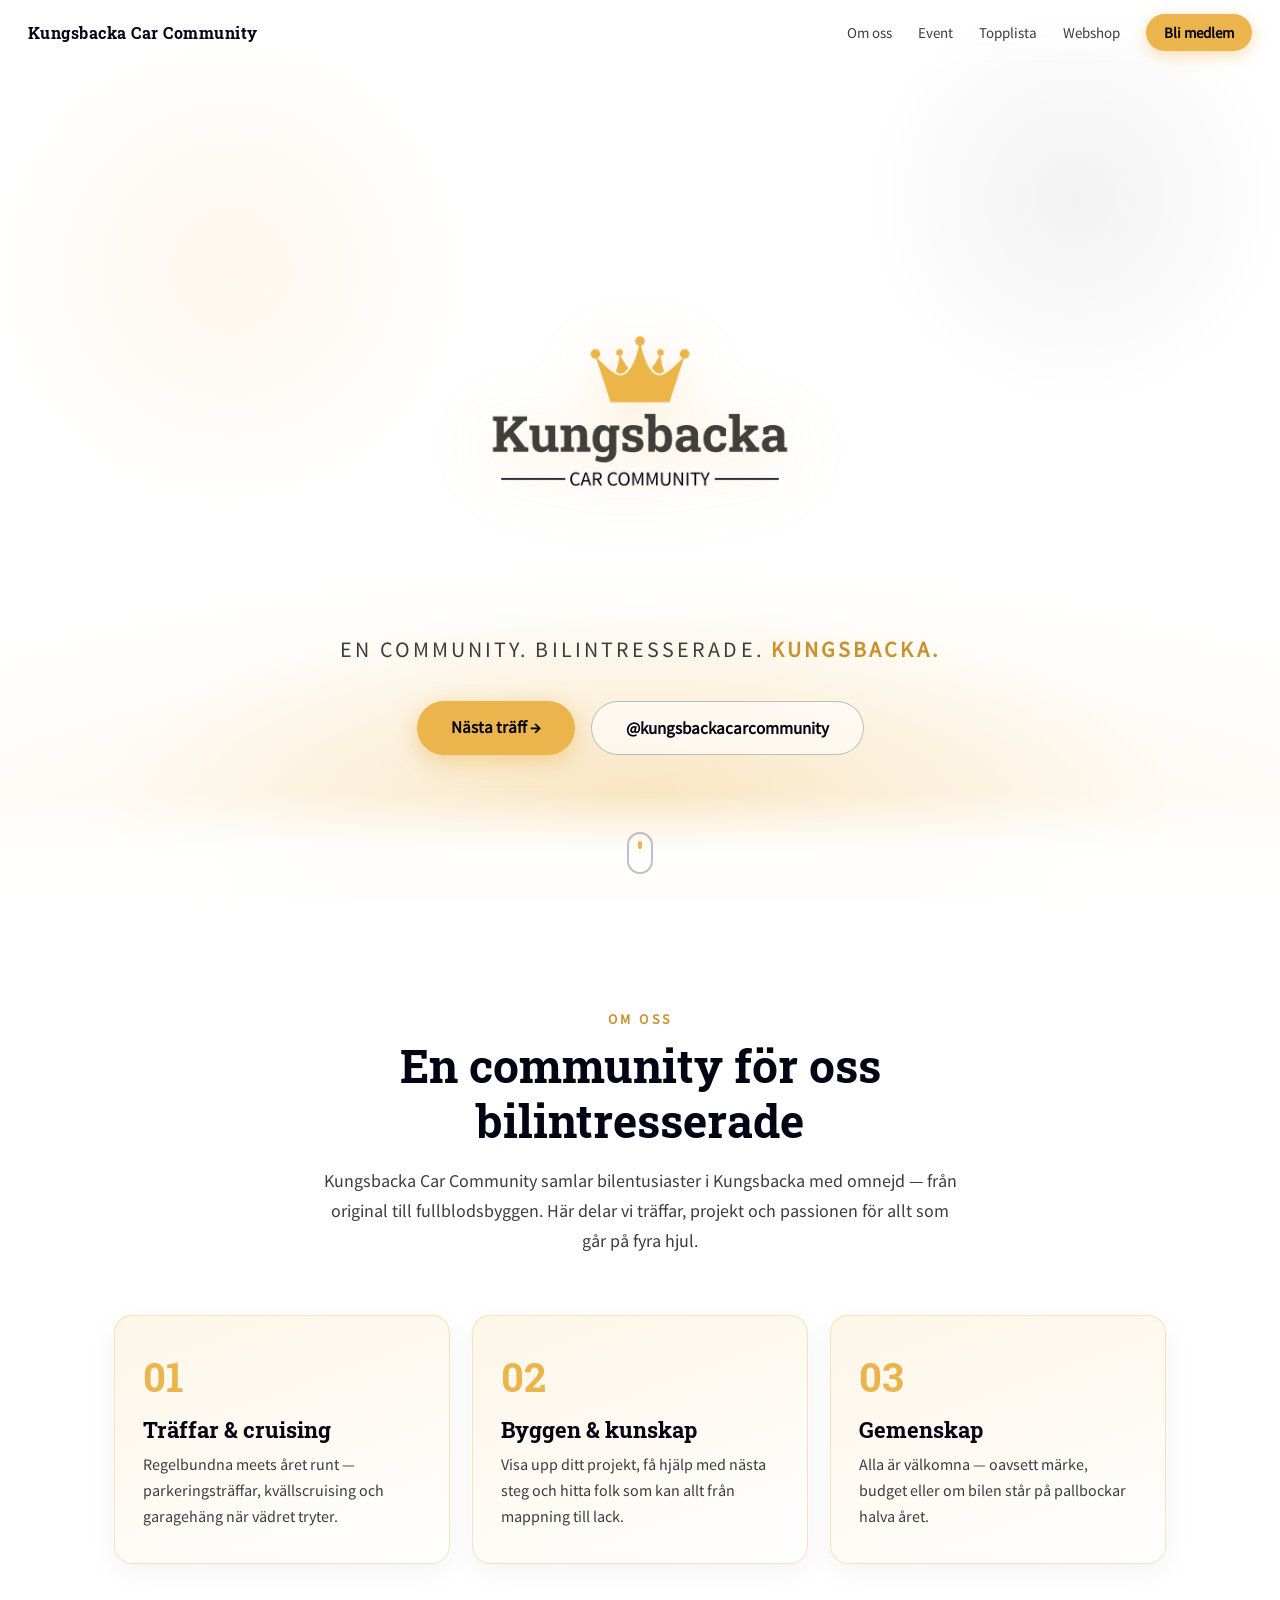
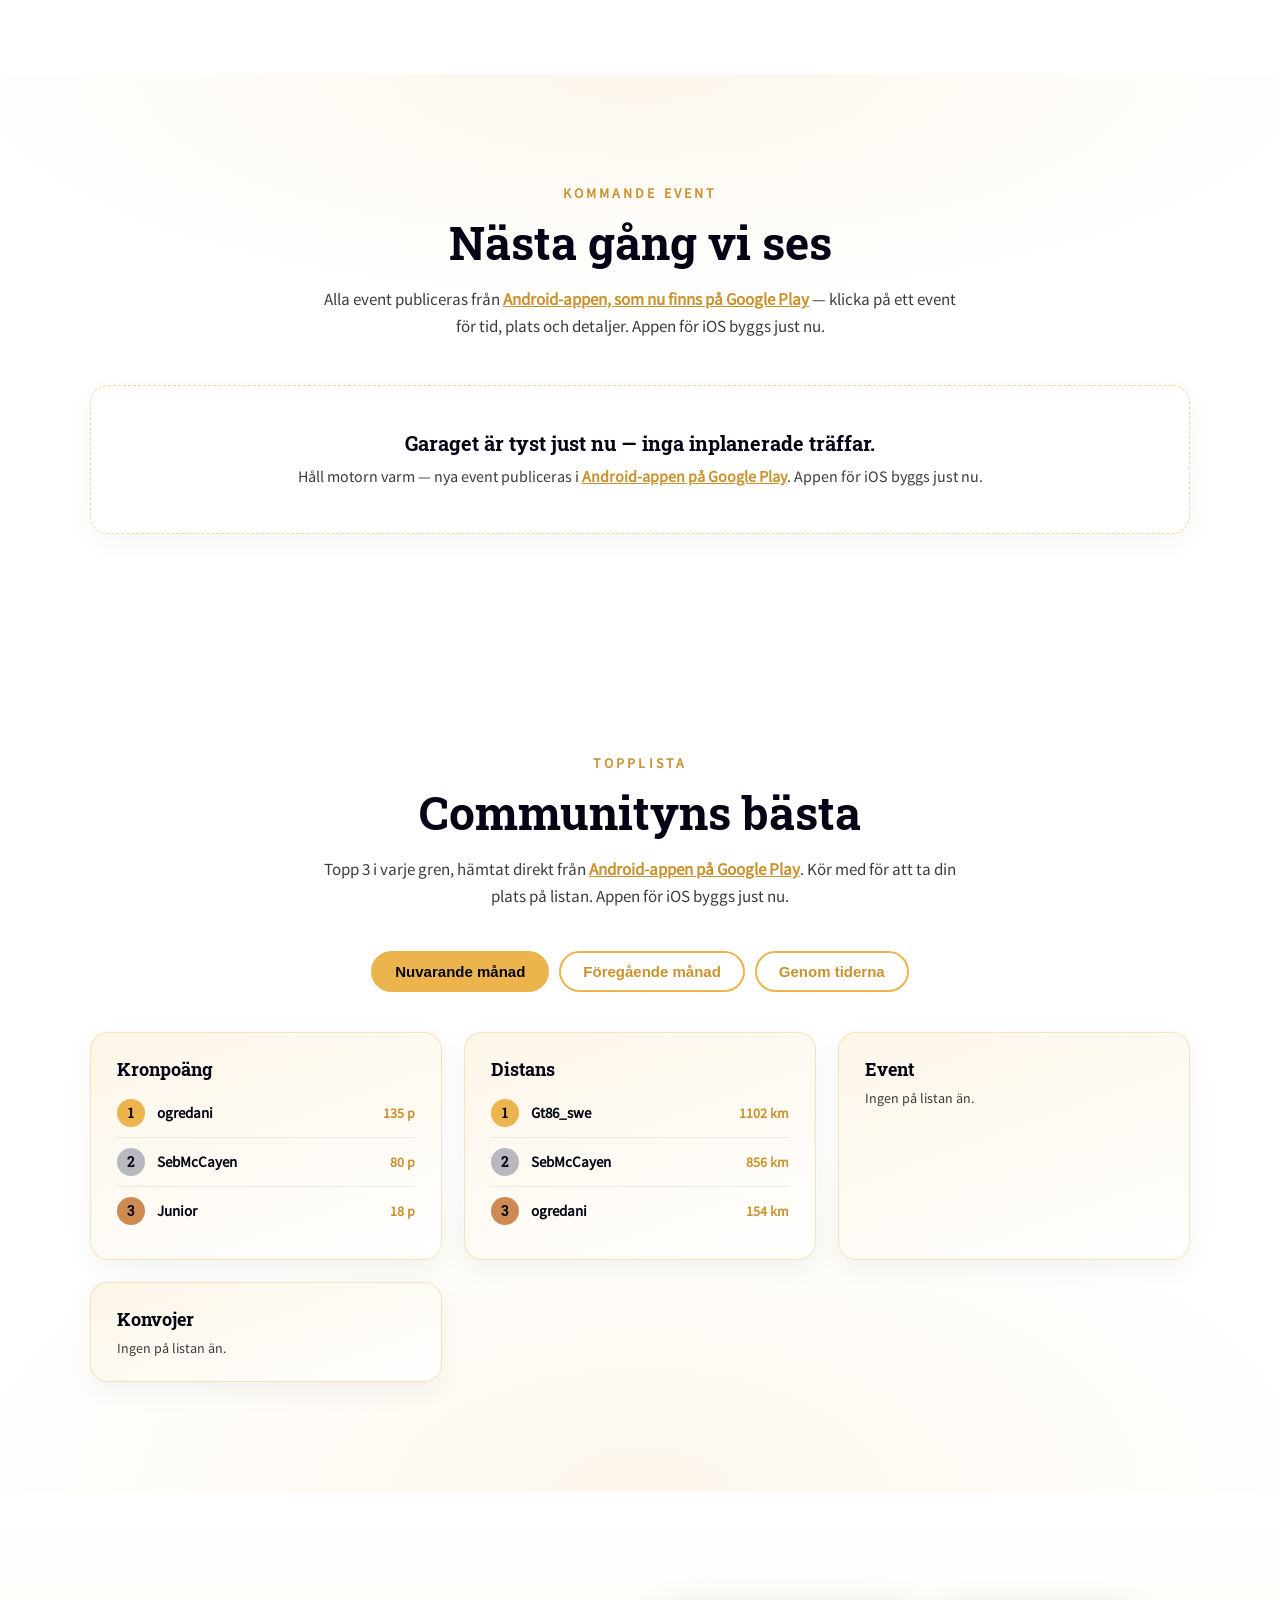
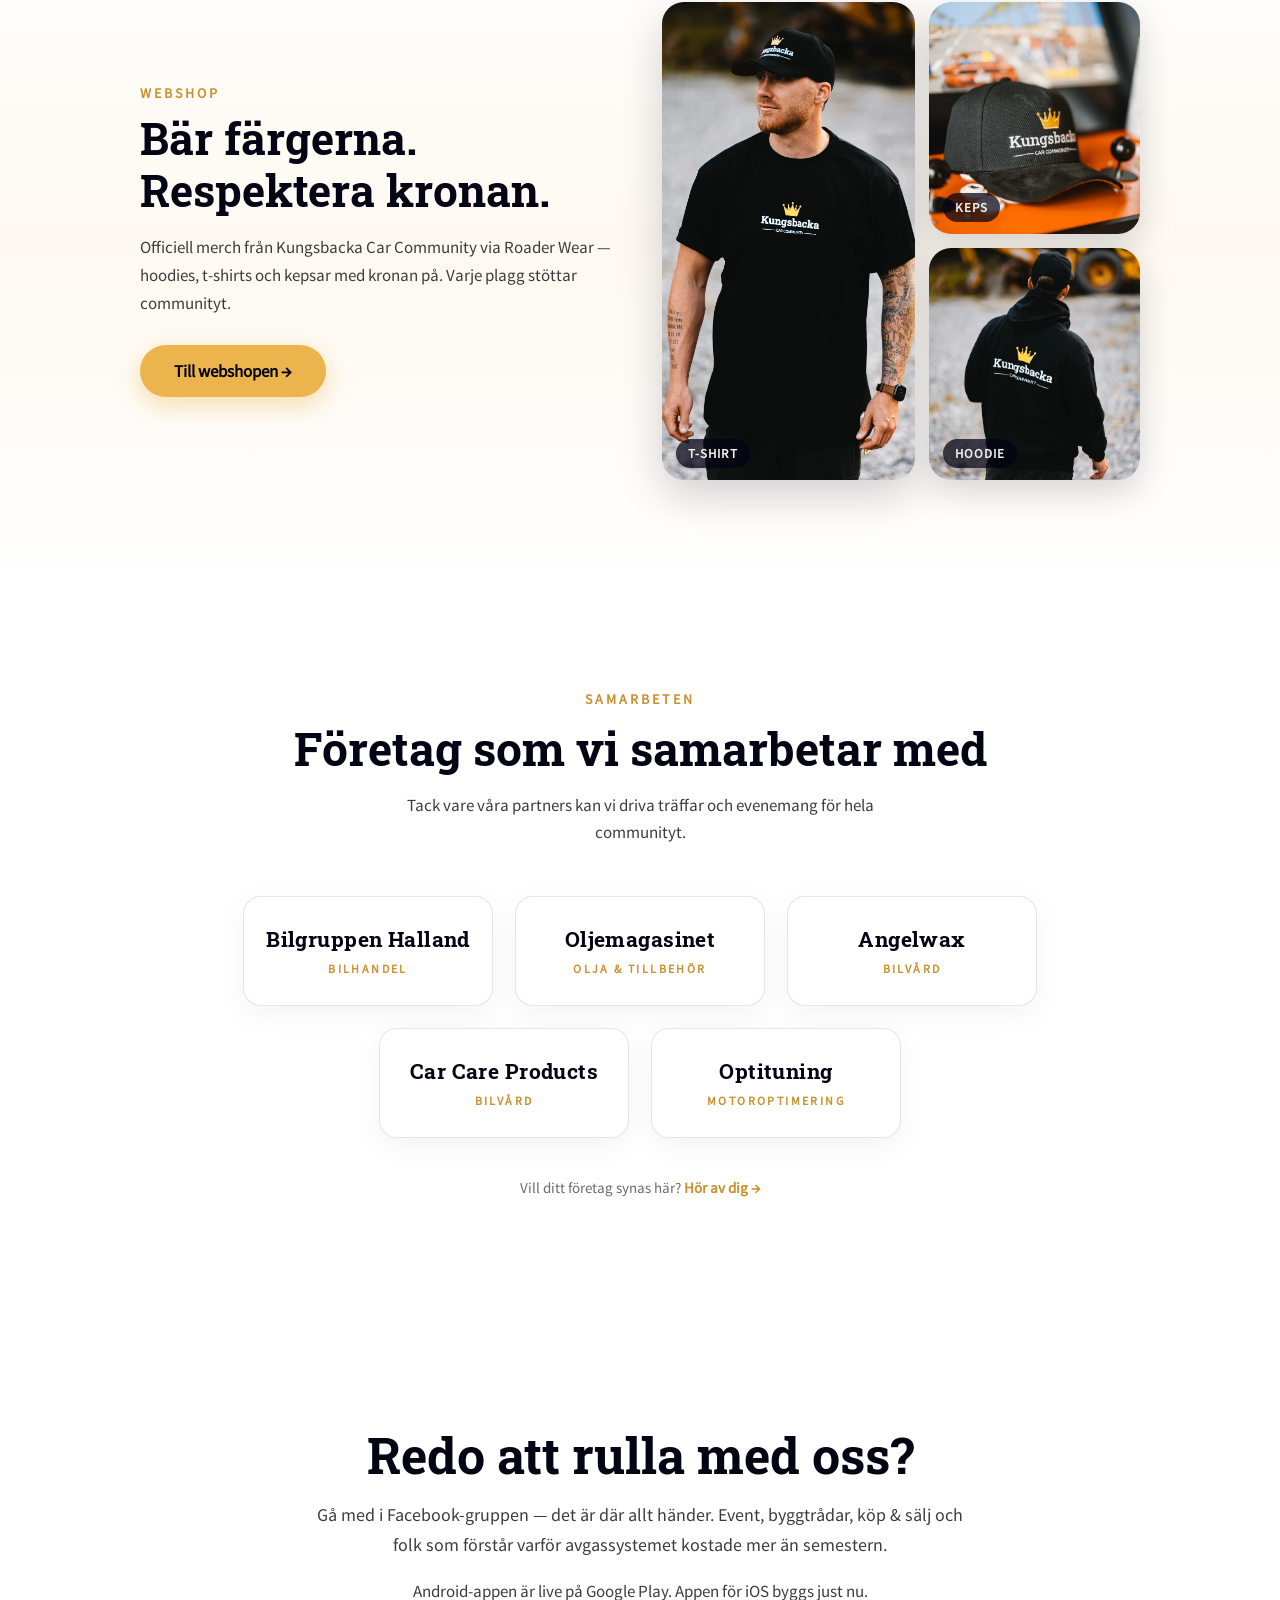
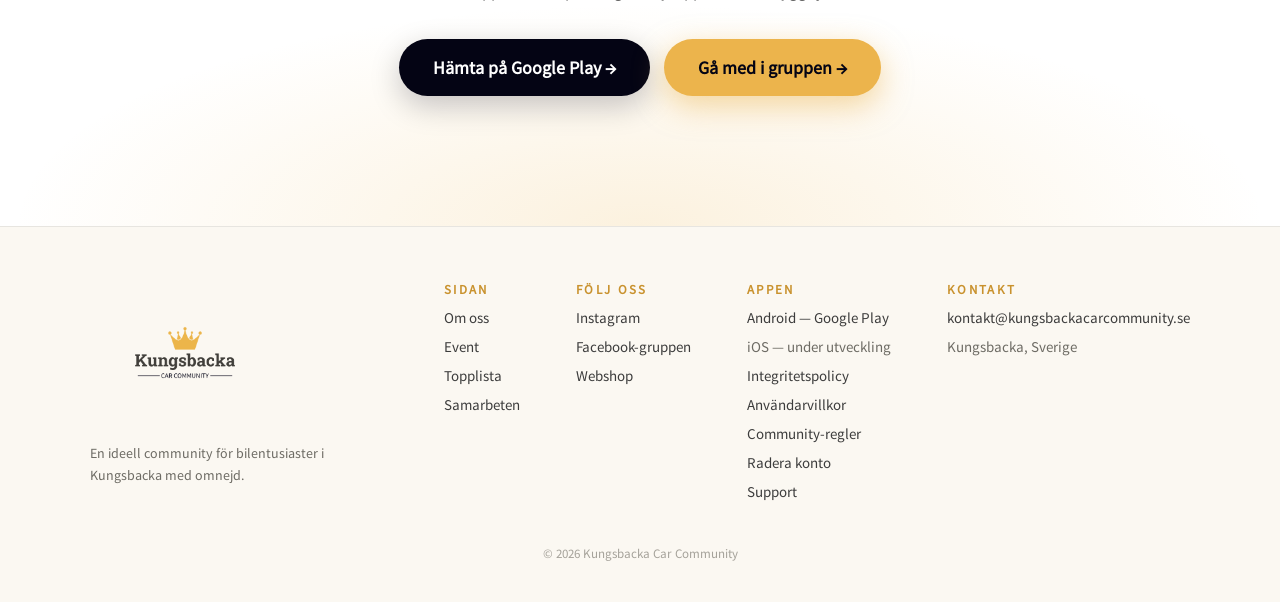
==== index.html @ e45eda50 "Update homepage leaderboards and app availability" ====
<!DOCTYPE html>
<html lang="sv">
<head>
<meta charset="utf-8">
<meta name="viewport" content="width=device-width, initial-scale=1">
<title>Kungsbacka Car Community — bilträffar, cruising &amp; bilgemenskap i Kungsbacka</title>
<meta name="description" content="Kungsbacka Car Community — en community för bilintresserade i Kungsbacka med omnejd. Träffar, cruising, byggen och gemenskap för alla bilentusiaster.">
<link rel="canonical" href="https://kungsbackacarcommunity.se/">
<meta name="theme-color" content="#ecb44c">
<link rel="icon" href="favicon.ico" sizes="any">
<link rel="icon" type="image/png" sizes="32x32" href="assets/favicon-32.png">
<link rel="icon" type="image/png" sizes="16x16" href="assets/favicon-16.png">
<link rel="icon" type="image/png" sizes="192x192" href="assets/favicon-192.png">
<link rel="apple-touch-icon" sizes="180x180" href="assets/favicon-180.png">

<!-- Open Graph (Facebook / link previews) -->
<meta property="og:type" content="website">
<meta property="og:site_name" content="Kungsbacka Car Community">
<meta property="og:locale" content="sv_SE">
<meta property="og:title" content="Kungsbacka Car Community — bilträffar, cruising &amp; bilgemenskap i Kungsbacka">
<meta property="og:description" content="En community för bilintresserade i Kungsbacka med omnejd. Träffar, cruising, byggen och gemenskap för alla bilentusiaster.">
<meta property="og:url" content="https://kungsbackacarcommunity.se/">
<meta property="og:image" content="https://kungsbackacarcommunity.se/assets/logo-main.png">
<meta property="og:image:alt" content="Kungsbacka Car Community">

<!-- Twitter / X card -->
<meta name="twitter:card" content="summary_large_image">
<meta name="twitter:title" content="Kungsbacka Car Community — bilträffar, cruising &amp; bilgemenskap i Kungsbacka">
<meta name="twitter:description" content="En community för bilintresserade i Kungsbacka med omnejd. Träffar, cruising, byggen och gemenskap.">
<meta name="twitter:image" content="https://kungsbackacarcommunity.se/assets/logo-main.png">

<!-- Structured data: who this site is, for search engines & AI -->
<script type="application/ld+json">
{
  "@context": "https://schema.org",
  "@graph": [
    {
      "@type": "Organization",
      "@id": "https://kungsbackacarcommunity.se/#org",
      "name": "Kungsbacka Car Community",
      "url": "https://kungsbackacarcommunity.se/",
      "logo": "https://kungsbackacarcommunity.se/assets/logo-main.png",
      "image": "https://kungsbackacarcommunity.se/assets/logo-main.png",
      "email": "kontakt@kungsbackacarcommunity.se",
      "description": "En ideell community för bilentusiaster i Kungsbacka med omnejd — träffar, cruising, byggen och gemenskap.",
      "areaServed": { "@type": "City", "name": "Kungsbacka" },
      "location": { "@type": "Place", "address": { "@type": "PostalAddress", "addressLocality": "Kungsbacka", "addressCountry": "SE" } },
      "sameAs": [
        "https://www.facebook.com/groups/794040558638195/",
        "https://www.instagram.com/kungsbackacarcommunity",
        "https://play.google.com/store/apps/details?id=com.kungsbackacarcommunity.app"
      ]
    },
    {
      "@type": "WebSite",
      "@id": "https://kungsbackacarcommunity.se/#website",
      "url": "https://kungsbackacarcommunity.se/",
      "name": "Kungsbacka Car Community",
      "inLanguage": "sv-SE",
      "publisher": { "@id": "https://kungsbackacarcommunity.se/#org" }
    }
  ]
}
</script>
<style>
  @font-face { font-family: 'RobotoSlab'; src: url('assets/RobotoSlab.woff2') format('woff2'), url('assets/RobotoSlab.woff') format('woff'); font-weight: 400 700; font-display: swap; }
  @font-face { font-family: 'SourceSans'; src: url('assets/SourceSans.woff2') format('woff2'), url('assets/SourceSans.otf') format('opentype'); font-display: swap; }

  * { box-sizing: border-box; }
  html { scroll-behavior: smooth; }
  body { margin: 0; background: #ffffff; }

  @keyframes kccTrail { 0% { transform: translateX(-30vw); opacity: 0; } 12% { opacity: 1; } 88% { opacity: 1; } 100% { transform: translateX(130vw); opacity: 0; } }
  @keyframes kccTrailR { 0% { transform: translateX(130vw); opacity: 0; } 12% { opacity: 1; } 88% { opacity: 1; } 100% { transform: translateX(-30vw); opacity: 0; } }
  @keyframes kccFloat { 0%,100% { transform: translateY(0px); } 50% { transform: translateY(-18px); } }
  @keyframes kccScroll { 0% { transform: translateY(0); opacity: 1; } 70% { transform: translateY(14px); opacity: 0; } 100% { transform: translateY(0); opacity: 0; } }

  .kcc-reveal { opacity: 0; transform: translateY(36px); transition: opacity 1s ease, transform 1s cubic-bezier(.16,1,.3,1); }
  .kcc-reveal.kcc-in { opacity: 1; transform: translateY(0); }

  /* accessible + SEO heading, hidden visually (design uses the logo image) */
  .kcc-visually-hidden { position: absolute !important; width: 1px; height: 1px; padding: 0; margin: -1px; overflow: hidden; clip: rect(0 0 0 0); white-space: nowrap; border: 0; }

  /* ── hover states (from the design's style-hover) ── */
  .kcc-navlink { color: #3c3c3c; text-decoration: none; transition: color .3s ease; }
  .kcc-navlink:hover { color: #c9922e; }

  .kcc-navcta { transition: box-shadow .3s ease; }
  .kcc-navcta:hover { box-shadow: 0 6px 26px rgba(236,180,76,.7); }

  .kcc-hero-cta { transition: box-shadow .3s ease, transform .3s ease; }
  .kcc-hero-cta:hover { box-shadow: 0 10px 34px rgba(236,180,76,.75); transform: translateY(-2px); }

  .kcc-hero-ghost { transition: border-color .3s ease, color .3s ease; }
  .kcc-hero-ghost:hover { border-color: #c9922e; color: #c9922e; }

  .kcc-card { transition: box-shadow .4s ease, border-color .4s ease, transform .4s ease; }
  .kcc-card:hover { border-color: #ecb44c; box-shadow: 0 12px 38px rgba(236,180,76,.25); transform: translateY(-3px); }

  .kcc-event { transition: box-shadow .4s ease, border-color .4s ease, transform .4s ease; }
  .kcc-event:hover { border-color: #ecb44c; box-shadow: 0 12px 38px rgba(236,180,76,.28); transform: translateY(-3px); }

  .kcc-shop-cta { transition: box-shadow .3s ease, transform .3s ease; }
  .kcc-shop-cta:hover { box-shadow: 0 12px 38px rgba(236,180,76,.7); transform: translateY(-2px); }

  .kcc-shop-tile { transition: box-shadow .4s ease, transform .4s ease; }
  .kcc-shop-tile-lg:hover { box-shadow: 0 18px 50px rgba(236,180,76,.4); transform: translateY(-3px); }
  .kcc-shop-tile-sm:hover { box-shadow: 0 16px 44px rgba(236,180,76,.4); transform: translateY(-3px); }

  .kcc-partner { transition: box-shadow .4s ease, border-color .4s ease, transform .4s ease; }
  .kcc-partner:hover { border-color: #ecb44c; box-shadow: 0 12px 38px rgba(236,180,76,.22); transform: translateY(-3px); }

  .kcc-join-cta { transition: box-shadow .3s ease, transform .3s ease; }
  .kcc-join-cta:hover { box-shadow: 0 14px 44px rgba(236,180,76,.8); transform: translateY(-2px); }

  .kcc-flink { transition: color .3s ease; }
  .kcc-flink:hover { color: #c9922e; }

  /* ── mobile nav: let the links wrap instead of clipping the CTA off-screen ── */
  @media (max-width: 600px) {
    #kcc-brand { display: none !important; }
    .kcc-nav { padding-left: 14px !important; padding-right: 14px !important; }
    .kcc-navlinks { flex-wrap: wrap; justify-content: flex-end; gap: 16px !important; row-gap: 10px; }
  }

  @media (prefers-reduced-motion: reduce) {
    html { scroll-behavior: auto; }
    .kcc-reveal { transition: none; opacity: 1; transform: none; }
    [style*="kccFloat"] { animation: none !important; }
  }
</style>
</head>
<body>
<div style="font-family: 'SourceSans', 'Segoe UI', sans-serif; background: #ffffff; color: #3c3c3c; overflow-x: hidden;">

  <!-- ══════════ NAV ══════════ -->
  <nav class="kcc-nav" style="position: fixed; top: 0; left: 0; right: 0; z-index: 50; display: flex; align-items: center; justify-content: space-between; padding: 14px 28px; background: linear-gradient(180deg, rgba(255,255,255,.94), rgba(255,255,255,0)); -webkit-backdrop-filter: blur(6px); backdrop-filter: blur(6px);">
    <a id="kcc-brand" href="#hem" style="display: flex; align-items: center; gap: 10px; text-decoration: none; opacity: 0; transform: translateY(-8px); pointer-events: none; transition: opacity .5s ease, transform .5s ease;">
      <span style="font-family: 'RobotoSlab', serif; font-weight: 700; font-size: 16px; color: #040414; letter-spacing: .03em;">Kungsbacka Car Community</span>
    </a>
    <div class="kcc-navlinks" style="display: flex; align-items: center; gap: 26px; font-size: 15px;">
      <a href="#om-oss" class="kcc-navlink">Om oss</a>
      <a href="#event" class="kcc-navlink">Event</a>
      <a href="#topplista" class="kcc-navlink">Topplista</a>
      <a href="https://roaderwear.com/en/collections/kungsbacka-car-community" target="_blank" rel="noopener" class="kcc-navlink">Webshop</a>
      <a href="https://www.facebook.com/groups/794040558638195/" target="_blank" rel="noopener" class="kcc-navcta" style="color: #040414; background: #ecb44c; padding: 9px 18px; border-radius: 999px; font-weight: 700; text-decoration: none; box-shadow: 0 4px 16px rgba(236,180,76,.45);">Bli medlem</a>
    </div>
  </nav>

  <!-- ══════════ HERO ══════════ -->
  <header id="hem" style="position: relative; min-height: 100vh; display: flex; flex-direction: column; align-items: center; justify-content: center; text-align: center; overflow: hidden; background: radial-gradient(ellipse 120% 70% at 50% 115%, #fdf3df 0%, #fefaf2 45%, #ffffff 75%);">

    <!-- parallax glow layers -->
    <div id="kcc-par-1" style="position: absolute; inset: 0; pointer-events: none; background: radial-gradient(ellipse 60% 30% at 50% 88%, rgba(236,180,76,.28), transparent 70%);"></div>
    <div id="kcc-par-2" style="position: absolute; inset: 0; pointer-events: none; background: radial-gradient(circle 340px at 18% 30%, rgba(236,180,76,.10), transparent 70%), radial-gradient(circle 300px at 84% 22%, rgba(4,4,20,.05), transparent 70%);"></div>

    <!-- soft ground fade -->
    <div style="position: absolute; left: 0; right: 0; bottom: 0; height: 12%; background: linear-gradient(180deg, transparent, rgba(255,255,255,.95) 55%); pointer-events: none;"></div>

    <div style="position: relative; z-index: 2; display: flex; flex-direction: column; align-items: center; gap: 8px; padding: 96px 24px 40px; animation: kccFloat 7s ease-in-out infinite;">
      <h1 class="kcc-visually-hidden">Kungsbacka Car Community — bilträffar, cruising och gemenskap för bilintresserade i Kungsbacka med omnejd</h1>
      <img src="assets/logo-main.png" alt="Kungsbacka Car Community" width="2400" height="1800" fetchpriority="high" style="width: min(560px, 82vw); height: auto; filter: drop-shadow(0 10px 30px rgba(236,180,76,.30));">
      <p style="margin: 6px 0 0; font-size: clamp(17px, 2.2vw, 22px); color: #3c3c3c; letter-spacing: .14em; text-transform: uppercase;">En community. bilintresserade.&nbsp;<span style="color: rgb(201, 146, 46); font-weight: 700;">Kungsbacka.</span></p>
      <div style="display: flex; gap: 16px; margin-top: 30px; flex-wrap: wrap; justify-content: center;">
        <a href="#event" class="kcc-hero-cta" style="background: #ecb44c; color: #040414; font-weight: 700; font-size: 17px; padding: 15px 34px; border-radius: 999px; text-decoration: none; box-shadow: 0 6px 22px rgba(236,180,76,.5);">Nästa träff →</a>
        <a href="https://www.instagram.com/kungsbackacarcommunity" target="_blank" rel="noopener" class="kcc-hero-ghost" style="border: 1px solid rgba(4,4,20,.25); color: #040414; font-weight: 600; font-size: 17px; padding: 15px 34px; border-radius: 999px; text-decoration: none; background: rgba(255,255,255,.6);">@kungsbackacarcommunity</a>
      </div>
    </div>

    <div style="position: absolute; bottom: 26px; left: 50%; margin-left: -13px; width: 26px; height: 42px; border: 2px solid rgba(4,4,20,.25); border-radius: 14px; z-index: 2;">
      <div style="width: 4px; height: 8px; border-radius: 2px; background: #ecb44c; margin: 7px auto 0; animation: kccScroll 1.8s ease-in-out infinite;"></div>
    </div>
  </header>

  <!-- ══════════ OM OSS ══════════ -->
  <section id="om-oss" class="kcc-reveal" style="position: relative; padding: 110px 24px; max-width: 1100px; margin: 0 auto;">
    <p style="margin: 0 0 10px; color: #c9922e; letter-spacing: .22em; text-transform: uppercase; font-size: 14px; text-align: center; font-weight: 700;">Om oss</p>
    <h2 style="font-family: 'RobotoSlab', serif; font-size: clamp(30px, 4.4vw, 46px); margin: 0 auto 18px; text-align: center; max-width: 760px; line-height: 1.2; color: #040414;">En community för oss bilintresserade</h2>
    <p style="max-width: 640px; margin: 0 auto 60px; text-align: center; color: #3c3c3c; font-size: 18px; line-height: 1.65;">Kungsbacka Car Community samlar bilentusiaster i Kungsbacka med omnejd — från original till fullblodsbyggen. Här delar vi träffar, projekt och passionen för allt som går på fyra hjul.</p>
    <div style="display: grid; grid-template-columns: repeat(auto-fit, minmax(260px, 1fr)); gap: 22px;">
      <div class="kcc-card" style="background: linear-gradient(160deg, #fdf6e8, #ffffff); border: 1px solid rgba(236,180,76,.35); border-radius: 18px; padding: 34px 28px; box-shadow: 0 8px 28px rgba(4,4,20,.05);">
        <div style="font-family: 'RobotoSlab', serif; font-size: 40px; color: #ecb44c;">01</div>
        <h3 style="font-family: 'RobotoSlab', serif; font-size: 22px; margin: 12px 0 8px; color: #040414;">Träffar &amp; cruising</h3>
        <p style="margin: 0; color: #3c3c3c; line-height: 1.6;">Regelbundna meets året runt — parkeringsträffar, kvällscruising och garagehäng när vädret tryter.</p>
      </div>
      <div class="kcc-card" style="background: linear-gradient(160deg, #fdf6e8, #ffffff); border: 1px solid rgba(236,180,76,.35); border-radius: 18px; padding: 34px 28px; box-shadow: 0 8px 28px rgba(4,4,20,.05);">
        <div style="font-family: 'RobotoSlab', serif; font-size: 40px; color: #ecb44c;">02</div>
        <h3 style="font-family: 'RobotoSlab', serif; font-size: 22px; margin: 12px 0 8px; color: #040414;">Byggen &amp; kunskap</h3>
        <p style="margin: 0; color: #3c3c3c; line-height: 1.6;">Visa upp ditt projekt, få hjälp med nästa steg och hitta folk som kan allt från mappning till lack.</p>
      </div>
      <div class="kcc-card" style="background: linear-gradient(160deg, #fdf6e8, #ffffff); border: 1px solid rgba(236,180,76,.35); border-radius: 18px; padding: 34px 28px; box-shadow: 0 8px 28px rgba(4,4,20,.05);">
        <div style="font-family: 'RobotoSlab', serif; font-size: 40px; color: #ecb44c;">03</div>
        <h3 style="font-family: 'RobotoSlab', serif; font-size: 22px; margin: 12px 0 8px; color: #040414;">Gemenskap</h3>
        <p style="margin: 0; color: #3c3c3c; line-height: 1.6;">Alla är välkomna — oavsett märke, budget eller om bilen står på pallbockar halva året.</p>
      </div>
    </div>
  </section>

  <!-- ══════════ EVENT ══════════ -->
  <section id="event" class="kcc-reveal" style="position: relative; padding: 110px 24px; background: radial-gradient(ellipse 80% 60% at 50% 0%, rgba(236,180,76,.10), transparent 70%);">
    <div style="max-width: 1100px; margin: 0 auto;">
      <p style="margin: 0 0 10px; color: #c9922e; letter-spacing: .22em; text-transform: uppercase; font-size: 14px; text-align: center; font-weight: 700;">Kommande event</p>
      <h2 style="font-family: 'RobotoSlab', serif; font-size: clamp(30px, 4.4vw, 46px); margin: 0 auto 14px; text-align: center; color: #040414;">Nästa gång vi ses</h2>
      <p style="text-align: center; color: #3c3c3c; margin: 0 auto 44px; max-width: 650px; font-size: 17px; line-height: 1.6;">Alla event publiceras från <a href="https://play.google.com/store/apps/details?id=com.kungsbackacarcommunity.app" target="_blank" rel="noopener" style="color: #c9922e; font-weight: 700;">Android-appen, som nu finns på Google Play</a> — klicka på ett event för tid, plats och detaljer. Appen för iOS byggs just nu.</p>

      <!-- countdown (populated by JS) -->
      <div id="kcc-countdown" style="display: flex; justify-content: center; gap: 18px; margin-bottom: 54px; flex-wrap: wrap;">
        <div style="text-align: center; background: #ffffff; border: 1px solid rgba(236,180,76,.45); border-radius: 16px; padding: 18px 26px; min-width: 86px; box-shadow: 0 8px 26px rgba(236,180,76,.18);">
          <div id="kcc-cd-days" style="font-family: 'RobotoSlab', serif; font-size: 40px; font-weight: 700; color: #c9922e;">0</div>
          <div style="font-size: 13px; letter-spacing: .18em; text-transform: uppercase; color: #3c3c3c;">dagar</div>
        </div>
        <div style="text-align: center; background: #ffffff; border: 1px solid rgba(236,180,76,.45); border-radius: 16px; padding: 18px 26px; min-width: 86px; box-shadow: 0 8px 26px rgba(236,180,76,.18);">
          <div id="kcc-cd-hours" style="font-family: 'RobotoSlab', serif; font-size: 40px; font-weight: 700; color: #c9922e;">0</div>
          <div style="font-size: 13px; letter-spacing: .18em; text-transform: uppercase; color: #3c3c3c;">timmar</div>
        </div>
        <div style="text-align: center; background: #ffffff; border: 1px solid rgba(236,180,76,.45); border-radius: 16px; padding: 18px 26px; min-width: 86px; box-shadow: 0 8px 26px rgba(236,180,76,.18);">
          <div id="kcc-cd-mins" style="font-family: 'RobotoSlab', serif; font-size: 40px; font-weight: 700; color: #c9922e;">0</div>
          <div style="font-size: 13px; letter-spacing: .18em; text-transform: uppercase; color: #3c3c3c;">minuter</div>
        </div>
      </div>

      <div id="kcc-events" style="display: grid; grid-template-columns: repeat(auto-fit, minmax(300px, 1fr)); gap: 22px;">
        <!-- event cards rendered by JS -->
      </div>

      <noscript>
        <p style="text-align: center; color: #3c3c3c; font-size: 16px; line-height: 1.6; margin: 0;">
          Garaget är tyst just nu — inga inplanerade träffar att visa här. Håll motorn varm: nya event publiceras i <a href="https://play.google.com/store/apps/details?id=com.kungsbackacarcommunity.app" style="color: #c9922e; font-weight: 700;">Android-appen på Google Play</a>. Appen för iOS byggs just nu.
        </p>
      </noscript>
    </div>
  </section>

  <!-- ══════════ TOPPLISTA ══════════ -->
  <section id="topplista" class="kcc-reveal" style="position: relative; padding: 110px 24px; background: radial-gradient(ellipse 80% 60% at 50% 100%, rgba(236,180,76,.10), transparent 70%);">
    <div style="max-width: 1100px; margin: 0 auto;">
      <p style="margin: 0 0 10px; color: #c9922e; letter-spacing: .22em; text-transform: uppercase; font-size: 14px; text-align: center; font-weight: 700;">Topplista</p>
      <h2 style="font-family: 'RobotoSlab', serif; font-size: clamp(30px, 4.4vw, 46px); margin: 0 auto 14px; text-align: center; color: #040414;">Communityns bästa</h2>
      <p style="text-align: center; color: #3c3c3c; margin: 0 auto 40px; max-width: 650px; font-size: 17px; line-height: 1.6;">Topp 3 i varje gren, hämtat direkt från <a href="https://play.google.com/store/apps/details?id=com.kungsbackacarcommunity.app" target="_blank" rel="noopener" style="color: #c9922e; font-weight: 700;">Android-appen på Google Play</a>. Kör med för att ta din plats på listan. Appen för iOS byggs just nu.</p>

      <!-- scope toggle (populated / toggled by JS) -->
      <div id="kcc-lb-toggle" style="display: none; justify-content: center; gap: 10px; margin-bottom: 40px; flex-wrap: wrap;"></div>

      <!-- category cards rendered by JS; empty-state message otherwise -->
      <div id="kcc-leaderboard" style="display: grid; grid-template-columns: repeat(auto-fit, minmax(280px, 1fr)); gap: 22px;">
        <p style="grid-column: 1 / -1; text-align: center; color: #3c3c3c; font-size: 17px;">Topplistan fylls på snart.</p>
      </div>

      <noscript>
        <p style="text-align: center; color: #3c3c3c; font-size: 16px; line-height: 1.6; margin: 0;">
          Topplistan visas när sidan körs med JavaScript — hela ligan finns i <a href="https://play.google.com/store/apps/details?id=com.kungsbackacarcommunity.app" style="color: #c9922e; font-weight: 700;">Android-appen på Google Play</a>. Appen för iOS byggs just nu.
        </p>
      </noscript>
    </div>
  </section>

  <!-- ══════════ WEBSHOP ══════════ -->
  <section id="webshop" class="kcc-reveal" style="padding: 110px 24px; background: linear-gradient(180deg, transparent, rgba(236,180,76,.08) 50%, transparent);">
    <div style="max-width: 1000px; margin: 0 auto; display: grid; grid-template-columns: repeat(auto-fit, minmax(320px, 1fr)); gap: 44px; align-items: center;">
      <div>
        <p style="margin: 0 0 10px; color: #c9922e; letter-spacing: .22em; text-transform: uppercase; font-size: 14px; font-weight: 700;">Webshop</p>
        <h2 style="font-family: 'RobotoSlab', serif; font-size: clamp(30px, 4.4vw, 44px); margin: 0 0 16px; line-height: 1.2; color: #040414;">Bär färgerna.<br>Respektera kronan.</h2>
        <p style="color: #3c3c3c; font-size: 17px; line-height: 1.65; margin: 0 0 28px;">Officiell merch från Kungsbacka Car Community via Roader Wear — hoodies, t-shirts och kepsar med kronan på. Varje plagg stöttar communityt.</p>
        <a href="https://roaderwear.com/en/collections/kungsbacka-car-community" target="_blank" rel="noopener" class="kcc-shop-cta" style="display: inline-block; background: #ecb44c; color: #040414; font-weight: 700; padding: 15px 34px; border-radius: 999px; text-decoration: none; font-size: 17px; box-shadow: 0 8px 26px rgba(236,180,76,.45);">Till webshopen →</a>
      </div>
      <div style="display: grid; grid-template-columns: 1.2fr 1fr; grid-template-rows: 1fr 1fr; gap: 14px; aspect-ratio: 1 / 1;">
        <a href="https://roaderwear.com/en/collections/kungsbacka-car-community" target="_blank" rel="noopener" class="kcc-shop-tile kcc-shop-tile-lg" style="grid-row: 1 / 3; position: relative; display: block; border-radius: 22px; overflow: hidden; box-shadow: 0 16px 44px rgba(4,4,20,.18);">
          <img src="assets/shop/tshirt.webp" alt="Kungsbacka Car Community t-shirt" loading="lazy" style="position: absolute; inset: 0; width: 100%; height: 100%; object-fit: cover;">
          <span style="position: absolute; left: 14px; bottom: 12px; background: rgba(4,4,20,.72); color: #f2f0ea; font-size: 13px; font-weight: 700; letter-spacing: .08em; text-transform: uppercase; padding: 6px 12px; border-radius: 999px;">T-shirt</span>
        </a>
        <a href="https://roaderwear.com/en/collections/kungsbacka-car-community" target="_blank" rel="noopener" class="kcc-shop-tile kcc-shop-tile-sm" style="position: relative; display: block; border-radius: 22px; overflow: hidden; box-shadow: 0 12px 34px rgba(4,4,20,.16);">
          <img src="assets/shop/keps.webp" alt="Kungsbacka Car Community keps" loading="lazy" style="position: absolute; inset: 0; width: 100%; height: 100%; object-fit: cover;">
          <span style="position: absolute; left: 14px; bottom: 12px; background: rgba(4,4,20,.72); color: #f2f0ea; font-size: 13px; font-weight: 700; letter-spacing: .08em; text-transform: uppercase; padding: 6px 12px; border-radius: 999px;">Keps</span>
        </a>
        <a href="https://roaderwear.com/en/collections/kungsbacka-car-community" target="_blank" rel="noopener" class="kcc-shop-tile kcc-shop-tile-sm" style="position: relative; display: block; border-radius: 22px; overflow: hidden; box-shadow: 0 12px 34px rgba(4,4,20,.16);">
          <img src="assets/shop/hoodie.webp" alt="Kungsbacka Car Community hoodie" loading="lazy" style="position: absolute; inset: 0; width: 100%; height: 100%; object-fit: cover;">
          <span style="position: absolute; left: 14px; bottom: 12px; background: rgba(4,4,20,.72); color: #f2f0ea; font-size: 13px; font-weight: 700; letter-spacing: .08em; text-transform: uppercase; padding: 6px 12px; border-radius: 999px;">Hoodie</span>
        </a>
      </div>
    </div>
  </section>

  <!-- ══════════ SAMARBETEN ══════════ -->
  <section id="samarbeten" class="kcc-reveal" style="padding: 100px 24px; max-width: 1100px; margin: 0 auto;">
    <p style="margin: 0 0 10px; color: #c9922e; letter-spacing: .22em; text-transform: uppercase; font-size: 14px; text-align: center; font-weight: 700;">Samarbeten</p>
    <h2 style="font-family: 'RobotoSlab', serif; font-size: clamp(30px, 4.4vw, 46px); margin: 0 auto 14px; text-align: center; color: #040414;">Företag som vi samarbetar med</h2>
    <p style="text-align: center; color: #3c3c3c; margin: 0 auto 50px; max-width: 560px; font-size: 17px; line-height: 1.6;">Tack vare våra partners kan vi driva träffar och evenemang för hela communityt.</p>
    <div style="display: flex; flex-wrap: wrap; justify-content: center; gap: 22px;">
      <div class="kcc-partner" style="display: flex; flex: 0 1 250px; min-width: 210px; flex-direction: column; align-items: center; justify-content: center; gap: 8px; text-align: center; text-decoration: none; background: #ffffff; border: 1px solid rgba(4,4,20,.10); border-radius: 18px; padding: 28px 22px; min-height: 110px; box-shadow: 0 8px 28px rgba(4,4,20,.05);">
        <span style="font-family: 'RobotoSlab', serif; font-weight: 700; font-size: 21px; letter-spacing: .02em; color: #040414; line-height: 1.25;">Bilgruppen Halland</span>
        <span style="font-size: 12px; letter-spacing: .2em; text-transform: uppercase; color: #c9922e; font-weight: 700;">Bilhandel</span>
      </div>
      <a href="https://www.oljemagasinet.se/" target="_blank" rel="noopener" class="kcc-partner" style="display: flex; flex: 0 1 250px; min-width: 210px; flex-direction: column; align-items: center; justify-content: center; gap: 8px; text-align: center; text-decoration: none; background: #ffffff; border: 1px solid rgba(4,4,20,.10); border-radius: 18px; padding: 28px 22px; min-height: 110px; box-shadow: 0 8px 28px rgba(4,4,20,.05);">
        <span style="font-family: 'RobotoSlab', serif; font-weight: 700; font-size: 21px; letter-spacing: .02em; color: #040414; line-height: 1.25;">Oljemagasinet</span>
        <span style="font-size: 12px; letter-spacing: .2em; text-transform: uppercase; color: #c9922e; font-weight: 700;">Olja &amp; tillbehör</span>
      </a>
      <div class="kcc-partner" style="display: flex; flex: 0 1 250px; min-width: 210px; flex-direction: column; align-items: center; justify-content: center; gap: 8px; text-align: center; text-decoration: none; background: #ffffff; border: 1px solid rgba(4,4,20,.10); border-radius: 18px; padding: 28px 22px; min-height: 110px; box-shadow: 0 8px 28px rgba(4,4,20,.05);">
        <span style="font-family: 'RobotoSlab', serif; font-weight: 700; font-size: 21px; letter-spacing: .02em; color: #040414; line-height: 1.25;">Angelwax</span>
        <span style="font-size: 12px; letter-spacing: .2em; text-transform: uppercase; color: #c9922e; font-weight: 700;">Bilvård</span>
      </div>
      <div class="kcc-partner" style="display: flex; flex: 0 1 250px; min-width: 210px; flex-direction: column; align-items: center; justify-content: center; gap: 8px; text-align: center; text-decoration: none; background: #ffffff; border: 1px solid rgba(4,4,20,.10); border-radius: 18px; padding: 28px 22px; min-height: 110px; box-shadow: 0 8px 28px rgba(4,4,20,.05);">
        <span style="font-family: 'RobotoSlab', serif; font-weight: 700; font-size: 21px; letter-spacing: .02em; color: #040414; line-height: 1.25;">Car Care Products</span>
        <span style="font-size: 12px; letter-spacing: .2em; text-transform: uppercase; color: #c9922e; font-weight: 700;">Bilvård</span>
      </div>
      <div class="kcc-partner" style="display: flex; flex: 0 1 250px; min-width: 210px; flex-direction: column; align-items: center; justify-content: center; gap: 8px; text-align: center; text-decoration: none; background: #ffffff; border: 1px solid rgba(4,4,20,.10); border-radius: 18px; padding: 28px 22px; min-height: 110px; box-shadow: 0 8px 28px rgba(4,4,20,.05);">
        <span style="font-family: 'RobotoSlab', serif; font-weight: 700; font-size: 21px; letter-spacing: .02em; color: #040414; line-height: 1.25;">Optituning</span>
        <span style="font-size: 12px; letter-spacing: .2em; text-transform: uppercase; color: #c9922e; font-weight: 700;">Motoroptimering</span>
      </div>
    </div>
    <p style="text-align: center; color: #6d6b64; font-size: 15px; margin: 40px 0 0;">Vill ditt företag synas här? <a href="mailto:kontakt@kungsbackacarcommunity.se" style="color: #c9922e; font-weight: 700; text-decoration: none;">Hör av dig →</a></p>
  </section>

  <!-- ══════════ BLI MEDLEM ══════════ -->
  <section id="medlem" class="kcc-reveal" style="position: relative; padding: 130px 24px; text-align: center; overflow: hidden;">
    <div style="position: absolute; inset: 0; background: radial-gradient(ellipse 70% 60% at 50% 100%, rgba(236,180,76,.18), transparent 70%); pointer-events: none;"></div>
    <div style="position: relative; max-width: 660px; margin: 0 auto;">
      <h2 style="font-family: 'RobotoSlab', serif; font-size: clamp(32px, 5vw, 50px); margin: 0 0 16px; line-height: 1.15; color: #040414;">Redo att rulla med oss?</h2>
      <p style="color: #3c3c3c; font-size: 18px; line-height: 1.65; margin: 0 0 18px;">Gå med i Facebook-gruppen — det är där allt händer. Event, byggtrådar, köp &amp; sälj och folk som förstår varför avgassystemet kostade mer än semestern.</p>
      <p style="color: #3c3c3c; font-size: 17px; line-height: 1.6; margin: 0 0 34px;">Android-appen är live på Google Play. Appen för iOS byggs just nu.</p>
      <div style="display: flex; justify-content: center; gap: 14px; flex-wrap: wrap;">
        <a href="https://play.google.com/store/apps/details?id=com.kungsbackacarcommunity.app" target="_blank" rel="noopener" class="kcc-join-cta" style="display: inline-block; background: #040414; color: #ffffff; font-weight: 700; padding: 17px 34px; border-radius: 999px; text-decoration: none; font-size: 18px; box-shadow: 0 10px 30px rgba(4,4,20,.22);">Hämta på Google Play →</a>
        <a href="https://www.facebook.com/groups/794040558638195/" target="_blank" rel="noopener" class="kcc-join-cta" style="display: inline-block; background: #ecb44c; color: #040414; font-weight: 700; padding: 17px 34px; border-radius: 999px; text-decoration: none; font-size: 18px; box-shadow: 0 10px 30px rgba(236,180,76,.5);">Gå med i gruppen →</a>
      </div>
    </div>
  </section>

  <!-- ══════════ FOOTER ══════════ -->
  <footer style="border-top: 1px solid rgba(4,4,20,.08); padding: 54px 28px 40px; background: #fbf8f2;">
    <div style="max-width: 1100px; margin: 0 auto; display: flex; flex-wrap: wrap; gap: 36px; justify-content: space-between; align-items: flex-start;">
      <div style="max-width: 300px;">
        <img src="assets/logo-main.png" alt="Kungsbacka Car Community" width="2400" height="1800" loading="lazy" style="width: 190px; height: auto;">
        <p style="color: #6d6b64; font-size: 14px; line-height: 1.6; margin: 14px 0 0;">En ideell community för bilentusiaster i Kungsbacka med omnejd.</p>
      </div>
      <div style="display: flex; gap: 56px; flex-wrap: wrap;">
        <div style="display: flex; flex-direction: column; gap: 10px;">
          <span style="color: #c9922e; font-size: 13px; letter-spacing: .18em; text-transform: uppercase; font-weight: 700;">Sidan</span>
          <a href="#om-oss" class="kcc-flink" style="color: #3c3c3c; text-decoration: none; font-size: 15px;">Om oss</a>
          <a href="#event" class="kcc-flink" style="color: #3c3c3c; text-decoration: none; font-size: 15px;">Event</a>
          <a href="#topplista" class="kcc-flink" style="color: #3c3c3c; text-decoration: none; font-size: 15px;">Topplista</a>
          <a href="#samarbeten" class="kcc-flink" style="color: #3c3c3c; text-decoration: none; font-size: 15px;">Samarbeten</a>
        </div>
        <div style="display: flex; flex-direction: column; gap: 10px;">
          <span style="color: #c9922e; font-size: 13px; letter-spacing: .18em; text-transform: uppercase; font-weight: 700;">Följ oss</span>
          <a href="https://www.instagram.com/kungsbackacarcommunity" target="_blank" rel="noopener" class="kcc-flink" style="color: #3c3c3c; text-decoration: none; font-size: 15px;">Instagram</a>
          <a href="https://www.facebook.com/groups/794040558638195/" target="_blank" rel="noopener" class="kcc-flink" style="color: #3c3c3c; text-decoration: none; font-size: 15px;">Facebook-gruppen</a>
          <a href="https://roaderwear.com/en/collections/kungsbacka-car-community" target="_blank" rel="noopener" class="kcc-flink" style="color: #3c3c3c; text-decoration: none; font-size: 15px;">Webshop</a>
        </div>
        <div style="display: flex; flex-direction: column; gap: 10px;">
          <span style="color: #c9922e; font-size: 13px; letter-spacing: .18em; text-transform: uppercase; font-weight: 700;">Appen</span>
          <a href="https://play.google.com/store/apps/details?id=com.kungsbackacarcommunity.app" target="_blank" rel="noopener" class="kcc-flink" style="color: #3c3c3c; text-decoration: none; font-size: 15px;">Android — Google Play</a>
          <span style="color: #6d6b64; font-size: 15px;">iOS — under utveckling</span>
          <a href="integritetspolicy.html" class="kcc-flink" style="color: #3c3c3c; text-decoration: none; font-size: 15px;">Integritetspolicy</a>
          <a href="anvandarvillkor.html" class="kcc-flink" style="color: #3c3c3c; text-decoration: none; font-size: 15px;">Användarvillkor</a>
          <a href="community-regler.html" class="kcc-flink" style="color: #3c3c3c; text-decoration: none; font-size: 15px;">Community-regler</a>
          <a href="radera-konto.html" class="kcc-flink" style="color: #3c3c3c; text-decoration: none; font-size: 15px;">Radera konto</a>
          <a href="support.html" class="kcc-flink" style="color: #3c3c3c; text-decoration: none; font-size: 15px;">Support</a>
        </div>
        <div style="display: flex; flex-direction: column; gap: 10px;">
          <span style="color: #c9922e; font-size: 13px; letter-spacing: .18em; text-transform: uppercase; font-weight: 700;">Kontakt</span>
          <a href="mailto:kontakt@kungsbackacarcommunity.se" class="kcc-flink" style="color: #3c3c3c; text-decoration: none; font-size: 15px;">kontakt@kungsbackacarcommunity.se</a>
          <span style="color: #6d6b64; font-size: 15px;">Kungsbacka, Sverige</span>
        </div>
      </div>
    </div>
    <p style="text-align: center; color: #a5a29a; font-size: 13px; margin: 44px 0 0;">© <span id="kcc-year">2026</span> Kungsbacka Car Community</p>
  </footer>
</div>

<script>
(function () {
  "use strict";

  var MONTHS = ["jan", "feb", "mar", "apr", "maj", "jun", "jul", "aug", "sep", "okt", "nov", "dec"];
  var WEEKDAYS = ["Söndag", "Måndag", "Tisdag", "Onsdag", "Torsdag", "Fredag", "Lördag"];

  var state = { now: Date.now(), appEvents: null };

  // ── footer year ──
  document.getElementById("kcc-year").textContent = String(new Date().getFullYear());

  function escapeHtml(s) {
    return String(s == null ? "" : s)
      .replace(/&/g, "&amp;").replace(/</g, "&lt;").replace(/>/g, "&gt;")
      .replace(/"/g, "&quot;").replace(/'/g, "&#39;");
  }

  // app-events.json is machine-generated but treated as untrusted input:
  // only a well-formed absolute http(s) url may become a link — anything else counts as no-url
  function safeUrl(u) {
    if (typeof u !== "string") return null;
    u = u.trim();
    if (!u) return null;
    try {
      var p = new URL(u);
      if (p.protocol === "http:" || p.protocol === "https:") return u;
    } catch (err) {}
    return null;
  }

  // ── compute events + countdown target from state (app-published events only) ──
  function computeEvents() {
    var events = [];
    var targetTime = null;
    var raw = state.appEvents;

    if (raw && raw.length) {
      var parsed = raw
        .map(function (e) {
          var o = {};
          for (var k in e) o[k] = e[k];
          o.dt = new Date(e.date + "T" + (e.time || "12:00"));
          return o;
        })
        .filter(function (e) { return !isNaN(e.dt.getTime()) && e.dt.getTime() > Date.now() - 6 * 36e5; })
        .sort(function (a, b) { return a.dt - b.dt; })
        .slice(0, 6);

      if (parsed.length) {
        events = parsed.map(function (e) {
          return {
            day: String(e.dt.getDate()),
            month: MONTHS[e.dt.getMonth()],
            title: e.title || "Event",
            desc: e.desc || "",
            meta: WEEKDAYS[e.dt.getDay()] + (e.time ? " " + e.time : "") + (e.place ? " · " + e.place : ""),
            // events link to their public event page when the backend provides a valid http(s) url
            url: safeUrl(e.url)
          };
        });
        targetTime = parsed[0].dt.getTime();
      }
    }

    return { events: events, targetTime: targetTime };
  }

  function renderEvents(events) {
    if (!events.length) {
      // empty state — no upcoming app-published events
      document.getElementById("kcc-events").innerHTML =
        '<div style="grid-column: 1 / -1; text-align: center; background: #ffffff; border: 1px dashed rgba(236,180,76,.55); border-radius: 18px; padding: 44px 26px; box-shadow: 0 8px 28px rgba(4,4,20,.04);">'
        + '<p style="margin: 0 0 8px; font-family: \'RobotoSlab\', serif; font-size: 20px; color: #040414;">Garaget är tyst just nu — inga inplanerade träffar.</p>'
        + '<p style="margin: 0; color: #3c3c3c; font-size: 16px; line-height: 1.6;">Håll motorn varm — nya event publiceras i <a href="https://play.google.com/store/apps/details?id=com.kungsbackacarcommunity.app" target="_blank" rel="noopener" style="color: #c9922e; font-weight: 700;">Android-appen på Google Play</a>. Appen för iOS byggs just nu.</p>'
        + '</div>';
      return;
    }
    var html = events.map(function (ev) {
      // cards link to the event's public page (url from the backend) and carry a
      // "Eventdetaljer" tag; without a url the card is a plain non-linked div
      var cardStyle = 'display: flex; gap: 20px; align-items: center; text-decoration: none; color: #3c3c3c; background: #ffffff; border: 1px solid rgba(4,4,20,.10); border-radius: 18px; padding: 26px; box-shadow: 0 8px 28px rgba(4,4,20,.06);';
      var open = ev.url
        ? '<a href="' + escapeHtml(ev.url) + '" target="_blank" rel="noopener" class="kcc-event" style="' + cardStyle + '">'
        : '<div class="kcc-event" style="' + cardStyle + '">';
      return open
        + '<div style="flex-shrink: 0; text-align: center; background: rgba(236,180,76,.16); border-radius: 14px; padding: 12px 16px; min-width: 64px;">'
        + '<div style="font-family: \'RobotoSlab\', serif; font-size: 30px; font-weight: 700; color: #c9922e; line-height: 1;">' + escapeHtml(ev.day) + '</div>'
        + '<div style="font-size: 13px; text-transform: uppercase; letter-spacing: .1em; color: #3c3c3c; margin-top: 4px;">' + escapeHtml(ev.month) + '</div>'
        + '</div>'
        + '<div style="min-width: 0;">'
        + '<h3 style="font-family: \'RobotoSlab\', serif; font-size: 19px; margin: 0 0 6px; color: #040414;">' + escapeHtml(ev.title) + '</h3>'
        + '<p style="margin: 0; color: #3c3c3c; font-size: 15px; line-height: 1.5;">' + escapeHtml(ev.desc) + '</p>'
        + '<p style="margin: 8px 0 0; color: #c9922e; font-size: 14px; font-weight: 700;">' + escapeHtml(ev.meta) + '</p>'
        + '<span style="display: inline-block; margin-top: 10px; border: 1px solid rgba(236,180,76,.45); background: rgba(236,180,76,.16); color: #c9922e; font-size: 12px; font-weight: 700; letter-spacing: .1em; text-transform: uppercase; padding: 4px 12px; border-radius: 999px;">Eventdetaljer</span>'
        + '</div>'
        + (ev.url ? '</a>' : '</div>');
    }).join("");
    document.getElementById("kcc-events").innerHTML = html;
  }

  function renderCountdown(targetTime) {
    // no upcoming event → hide the countdown instead of showing zeros
    document.getElementById("kcc-countdown").style.display = targetTime ? "flex" : "none";
    if (!targetTime) return;
    var left = Math.max(0, targetTime - state.now);
    document.getElementById("kcc-cd-days").textContent = String(Math.floor(left / 864e5));
    document.getElementById("kcc-cd-hours").textContent = String(Math.floor((left % 864e5) / 36e5));
    document.getElementById("kcc-cd-mins").textContent = String(Math.floor((left % 36e5) / 6e4));
  }

  function render() {
    var r = computeEvents();
    // only rebuild the event cards when they actually change — the 30s tick
    // below just needs to refresh the countdown, not churn the DOM.
    var sig = JSON.stringify(r.events);
    if (sig !== state.eventsSig) { renderEvents(r.events); state.eventsSig = sig; }
    renderCountdown(r.targetTime);
  }

  render();

  // keep the countdown fresh (same 30s cadence as the design)
  setInterval(function () { state.now = Date.now(); render(); }, 30000);

  // ── inject Event structured data (JSON-LD) for upcoming events ──
  function injectEventLd(rawEvents) {
    // mirror the visible grid exactly: upcoming (with a 6h grace window), sorted by date, max 6
    var items = rawEvents
      .map(function (e) {
        var dt = new Date(e.date + "T" + (e.time || "12:00"));
        if (isNaN(dt.getTime()) || dt.getTime() <= Date.now() - 6 * 36e5) return null;
        return { e: e, dt: dt };
      })
      .filter(Boolean)
      .sort(function (a, b) { return a.dt - b.dt; })
      .slice(0, 6)
      .map(function (x) {
        var e = x.e;
        return {
          "@type": "Event",
          "name": e.title || "Event",
          "startDate": e.date + (e.time ? "T" + e.time : ""),
          "eventAttendanceMode": "https://schema.org/OfflineEventAttendanceMode",
          "eventStatus": "https://schema.org/EventScheduled",
          "location": { "@type": "Place", "name": e.place || "Kungsbacka", "address": "Kungsbacka, Sverige" },
          "description": e.desc || "",
          "url": safeUrl(e.url) || "https://kungsbackacarcommunity.se/#event",
          "organizer": { "@id": "https://kungsbackacarcommunity.se/#org" }
        };
      });
    if (!items.length) return;
    var el = document.getElementById("kcc-event-ld");
    if (!el) {
      el = document.createElement("script");
      el.type = "application/ld+json";
      el.id = "kcc-event-ld";
      document.head.appendChild(el);
    }
    el.textContent = JSON.stringify({ "@context": "https://schema.org", "@graph": items });
  }

  // ── events from data/app-events.json (written by the app's backend), upcoming — with a
  //    6h grace window — sorted. Fetched tolerantly: a missing/broken file must never break
  //    the section — it just shows the empty state. ──

  // single choke point for untrusted entries: computeEvents() and injectEventLd() both
  // assume plain objects with a parseable date — anything else is dropped here
  function isSaneEvent(e) {
    if (!e || typeof e !== "object" || Array.isArray(e)) return false;
    if (typeof e.date !== "string") return false;
    if (e.time != null && typeof e.time !== "string") return false;
    return !isNaN(new Date(e.date + "T" + (e.time || "12:00")).getTime());
  }

  fetch("data/app-events.json", { cache: "no-store" })
    .then(function (r) { return r.ok ? r.json() : null; })
    .then(function (j) { return (j && Array.isArray(j.events)) ? j.events.filter(isSaneEvent) : []; })
    .catch(function () { return []; })
    .then(function (list) {
      if (list.length) {
        state.appEvents = list;
        render();
        injectEventLd(list);
      }
    });

  // ── parallax + brand reveal in nav after scroll begins ──
  var p1 = document.getElementById("kcc-par-1");
  var p2 = document.getElementById("kcc-par-2");
  var brand = document.getElementById("kcc-brand");

  var raf = window.requestAnimationFrame || function (cb) { return setTimeout(cb, 16); };
  var scrollTicking = false;
  function applyScroll() {
    scrollTicking = false;
    var y = window.scrollY || window.pageYOffset || (document.documentElement && document.documentElement.scrollTop) || 0;
    if (p1) p1.style.transform = "translateY(" + y * 0.25 + "px)";
    if (p2) p2.style.transform = "translateY(" + y * 0.12 + "px)";
    if (brand) {
      var on = y > 60;
      brand.style.opacity = on ? "1" : "0";
      brand.style.transform = on ? "translateY(0)" : "translateY(-8px)";
      brand.style.pointerEvents = on ? "auto" : "none";
    }
  }
  function onScroll() {
    // coalesce scroll events to one style write per animation frame
    if (!scrollTicking) { scrollTicking = true; raf(applyScroll); }
  }
  applyScroll();
  window.addEventListener("scroll", onScroll, { passive: true });

  // ── scroll-reveal ──
  if ("IntersectionObserver" in window) {
    var io = new IntersectionObserver(function (entries) {
      entries.forEach(function (e) { if (e.isIntersecting) e.target.classList.add("kcc-in"); });
    }, { threshold: 0.12 });
    document.querySelectorAll(".kcc-reveal").forEach(function (el) { io.observe(el); });
  } else {
    document.querySelectorAll(".kcc-reveal").forEach(function (el) { el.classList.add("kcc-in"); });
  }

  // ── leaderboard from data/leaderboard.json (top-3; current + previous month + all-time) ──
  // The file is generated by the app backend (see the _generated note inside it).
  // Rows are already opt-out-filtered and PII-stripped server-side to
  // { rank, displayName, avatarPath, value }; we never load avatars (they are
  // member-gated in storage) — a gold rank badge stands in.
  (function () {
    function intUnit(unit) { return function (v) { return String(Math.round(Number(v) || 0)) + unit; }; }
    function km(v) {
      var k = (Number(v) || 0) / 1000;
      return (k >= 100 ? String(Math.round(k)) : k.toFixed(1)) + " km";
    }
    // All-time has all five categories; the month view drops "streak".
    var CATS_ALL = [
      { key: "crownPoints", label: "Kronpoäng", fmt: intUnit(" p") },
      { key: "distance",    label: "Distans",   fmt: km },
      { key: "events",      label: "Event",     fmt: intUnit(" st") },
      { key: "convoys",     label: "Konvojer",  fmt: intUnit(" st") },
      { key: "streak",      label: "Längsta streak", fmt: intUnit(" dgr") }
    ];
    var BADGE = ["#ecb44c", "#b8b8bf", "#cd8b52"]; // gold / silver / bronze
    var lb = { data: null, view: "month" };

    function categoryCard(cat, rows) {
      var body;
      if (!rows.length) {
        body = '<p style="margin: 0; color: #3c3c3c; font-size: 14px;">Ingen på listan än.</p>';
      } else {
        body = rows.map(function (row, i) {
          var badge = BADGE[i] || "#ecb44c";
          return '<div style="display: flex; align-items: center; gap: 12px; padding: 10px 0; border-top: ' + (i ? '1px solid rgba(4,4,20,.07)' : 'none') + ';">'
            + '<span style="flex-shrink: 0; width: 28px; height: 28px; border-radius: 50%; background: ' + badge + '; color: #040414; font-family: \'RobotoSlab\', serif; font-weight: 700; font-size: 14px; display: flex; align-items: center; justify-content: center;">' + (i + 1) + '</span>'
            + '<span style="flex: 1; min-width: 0; color: #040414; font-size: 15px; font-weight: 600; overflow: hidden; text-overflow: ellipsis; white-space: nowrap;">' + escapeHtml(row.displayName || "") + '</span>'
            + '<span style="flex-shrink: 0; color: #c9922e; font-size: 14px; font-weight: 700;">' + escapeHtml(cat.fmt(row.value)) + '</span>'
            + '</div>';
        }).join("");
      }
      return '<div class="kcc-card" style="background: linear-gradient(160deg, #fdf6e8, #ffffff); border: 1px solid rgba(236,180,76,.35); border-radius: 18px; padding: 24px 26px; box-shadow: 0 8px 28px rgba(4,4,20,.05);">'
        + '<h3 style="font-family: \'RobotoSlab\', serif; font-size: 18px; margin: 0 0 8px; color: #040414;">' + escapeHtml(cat.label) + '</h3>'
        + body + '</div>';
    }

    function toggleButton(label, view, active) {
      return '<button type="button" data-lb-view="' + view + '" aria-pressed="' + (active ? 'true' : 'false') + '" style="cursor: pointer; border: 2px solid #ecb44c; border-radius: 999px; padding: 10px 22px; font-size: 15px; font-weight: 700; '
        + (active ? 'background: #ecb44c; color: #040414;' : 'background: transparent; color: #c9922e;') + '">' + escapeHtml(label) + '</button>';
    }

    function renderLeaderboard() {
      var grid = document.getElementById("kcc-leaderboard");
      var toggle = document.getElementById("kcc-lb-toggle");
      if (!grid || !lb.data) { return; }
      var isMonthly = lb.view === "month" || lb.view === "previousMonth";
      var cats = isMonthly ? CATS_ALL.slice(0, 4) : CATS_ALL;
      var block = lb.view === "month"
        ? lb.data.month
        : (lb.view === "previousMonth" ? lb.data.previousMonth : lb.data.alltime);

      // Always expose the three requested scopes; a missing generated month
      // renders the standard empty state rather than hiding the choice.
      if (toggle) {
        toggle.style.display = "flex";
        toggle.setAttribute("role", "group");
        toggle.setAttribute("aria-label", "Välj tidsperiod för topplistan");
        toggle.innerHTML = toggleButton("Nuvarande månad", "month", lb.view === "month")
          + toggleButton("Föregående månad", "previousMonth", lb.view === "previousMonth")
          + toggleButton("Genom tiderna", "alltime", lb.view === "alltime");
        toggle.querySelectorAll("button").forEach(function (b) {
          b.addEventListener("click", function () { lb.view = b.getAttribute("data-lb-view"); renderLeaderboard(); });
        });
      }

      var anyRows = cats.some(function (c) { return block && Array.isArray(block[c.key]) && block[c.key].length; });
      if (!block || !anyRows) {
        grid.innerHTML = '<p style="grid-column: 1 / -1; text-align: center; color: #3c3c3c; font-size: 17px;">Topplistan fylls på snart.</p>';
        return;
      }
      grid.innerHTML = cats.map(function (c) {
        return categoryCard(c, Array.isArray(block[c.key]) ? block[c.key].slice(0, 3) : []);
      }).join("");
    }

    fetch("data/leaderboard.json", { cache: "no-store" })
      .then(function (r) { return r.ok ? r.json() : null; })
      .then(function (j) {
        if (j && j.alltime) {
          lb.data = j;
          lb.view = j.month ? "month" : (j.previousMonth ? "previousMonth" : "alltime");
          renderLeaderboard();
        }
      })
      .catch(function () {});
  })();
})();
</script>
</body>
</html>
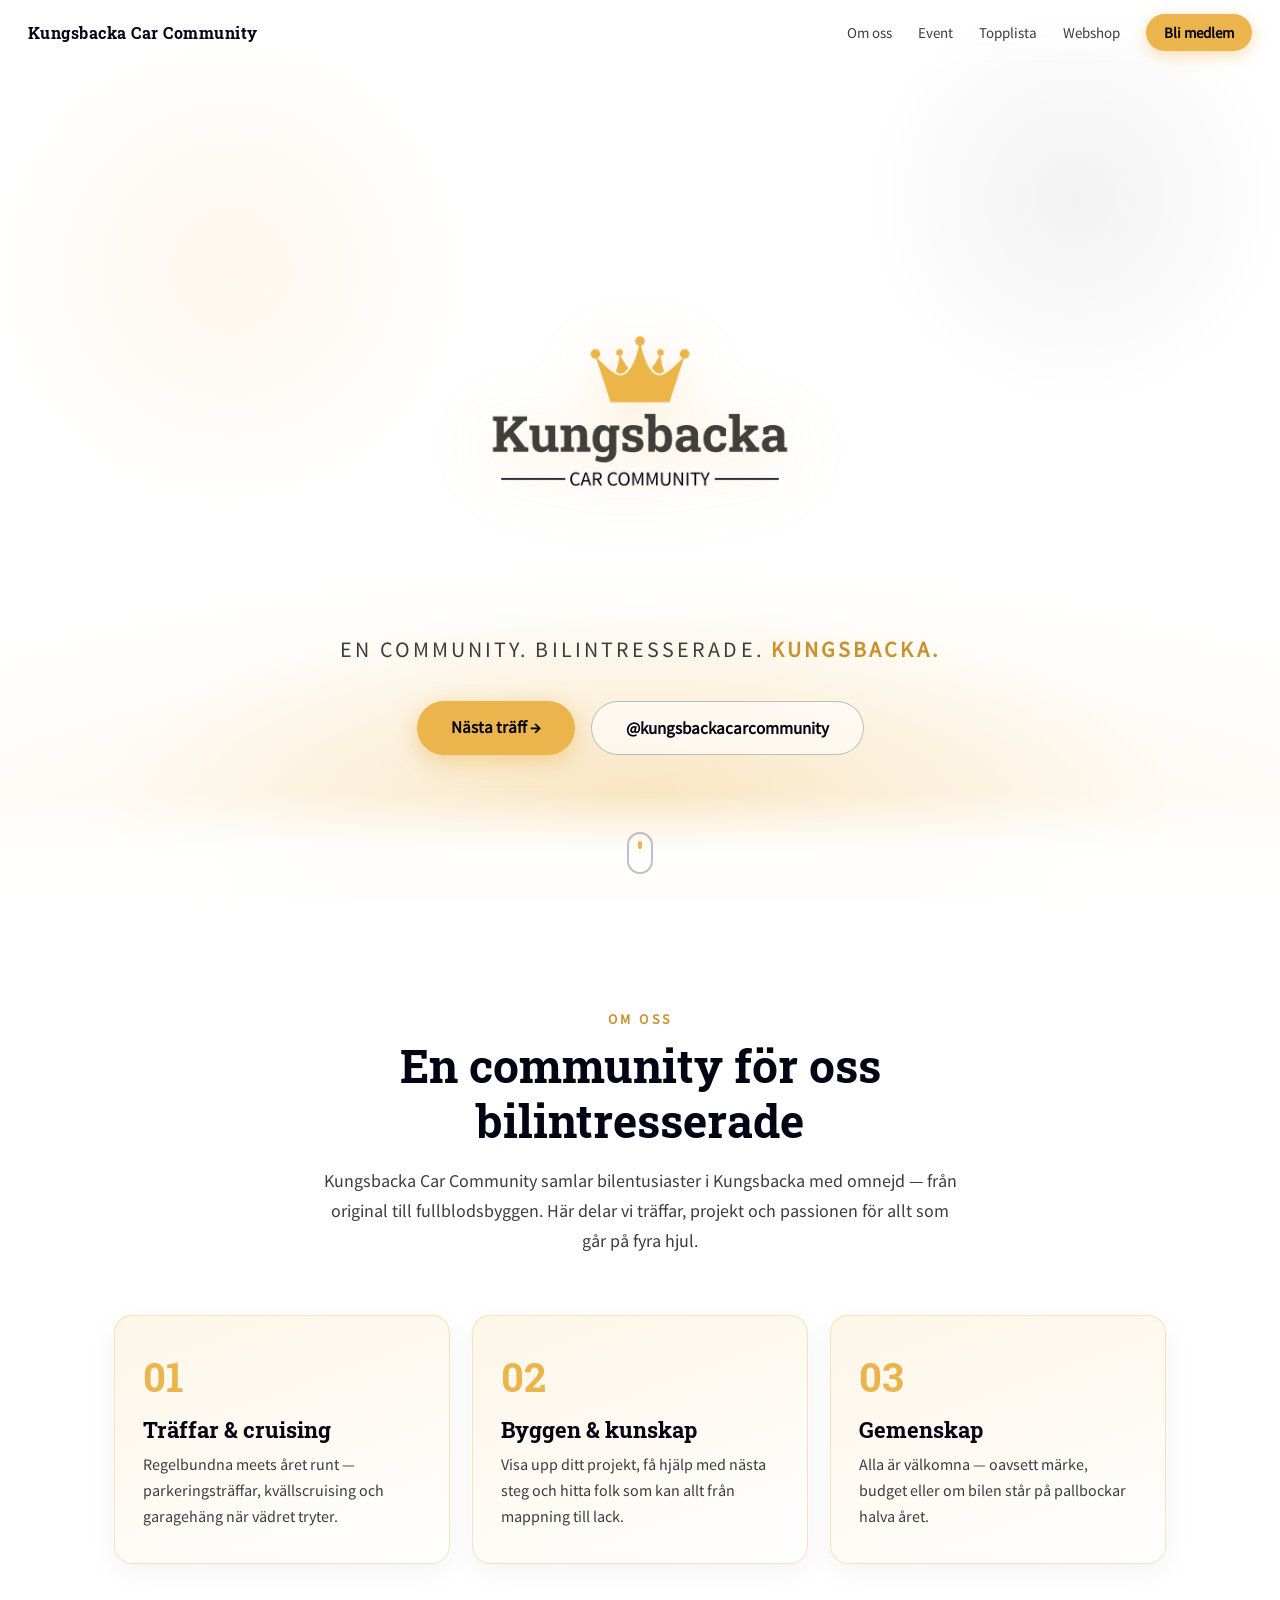
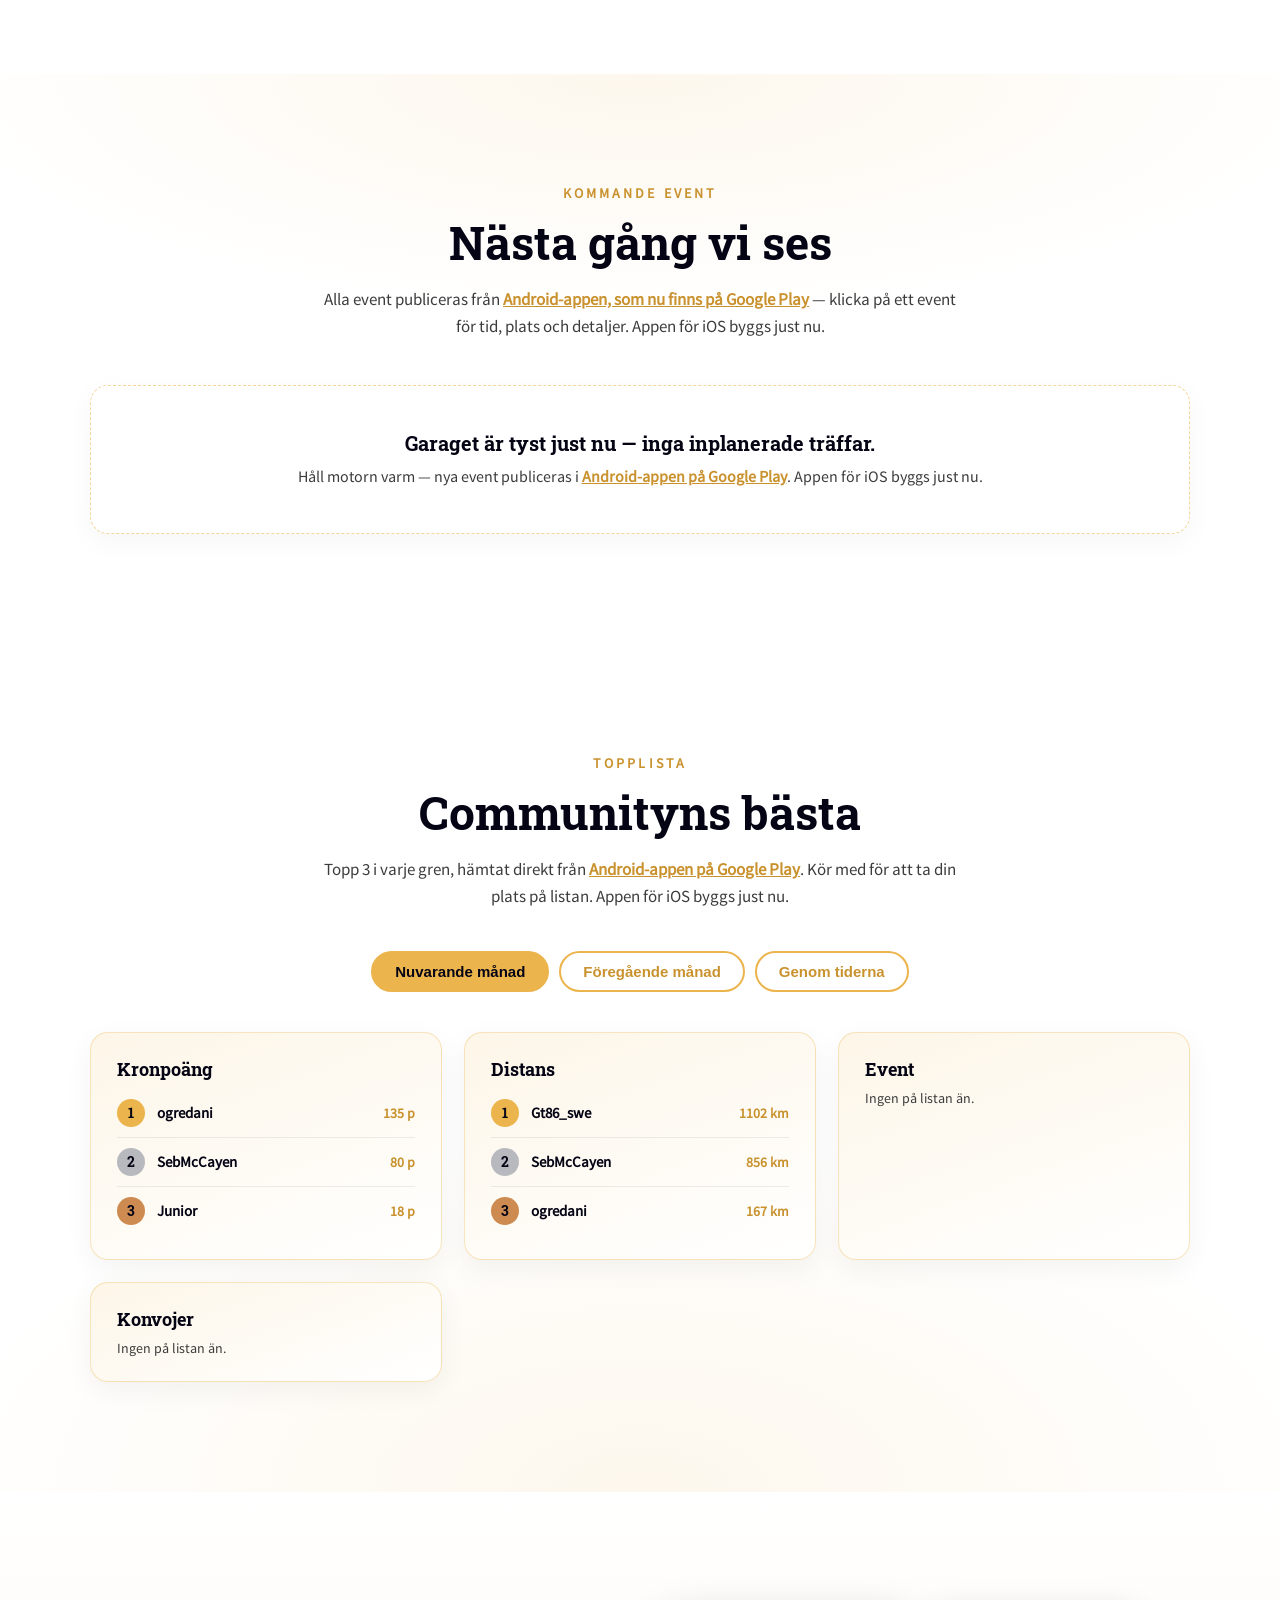
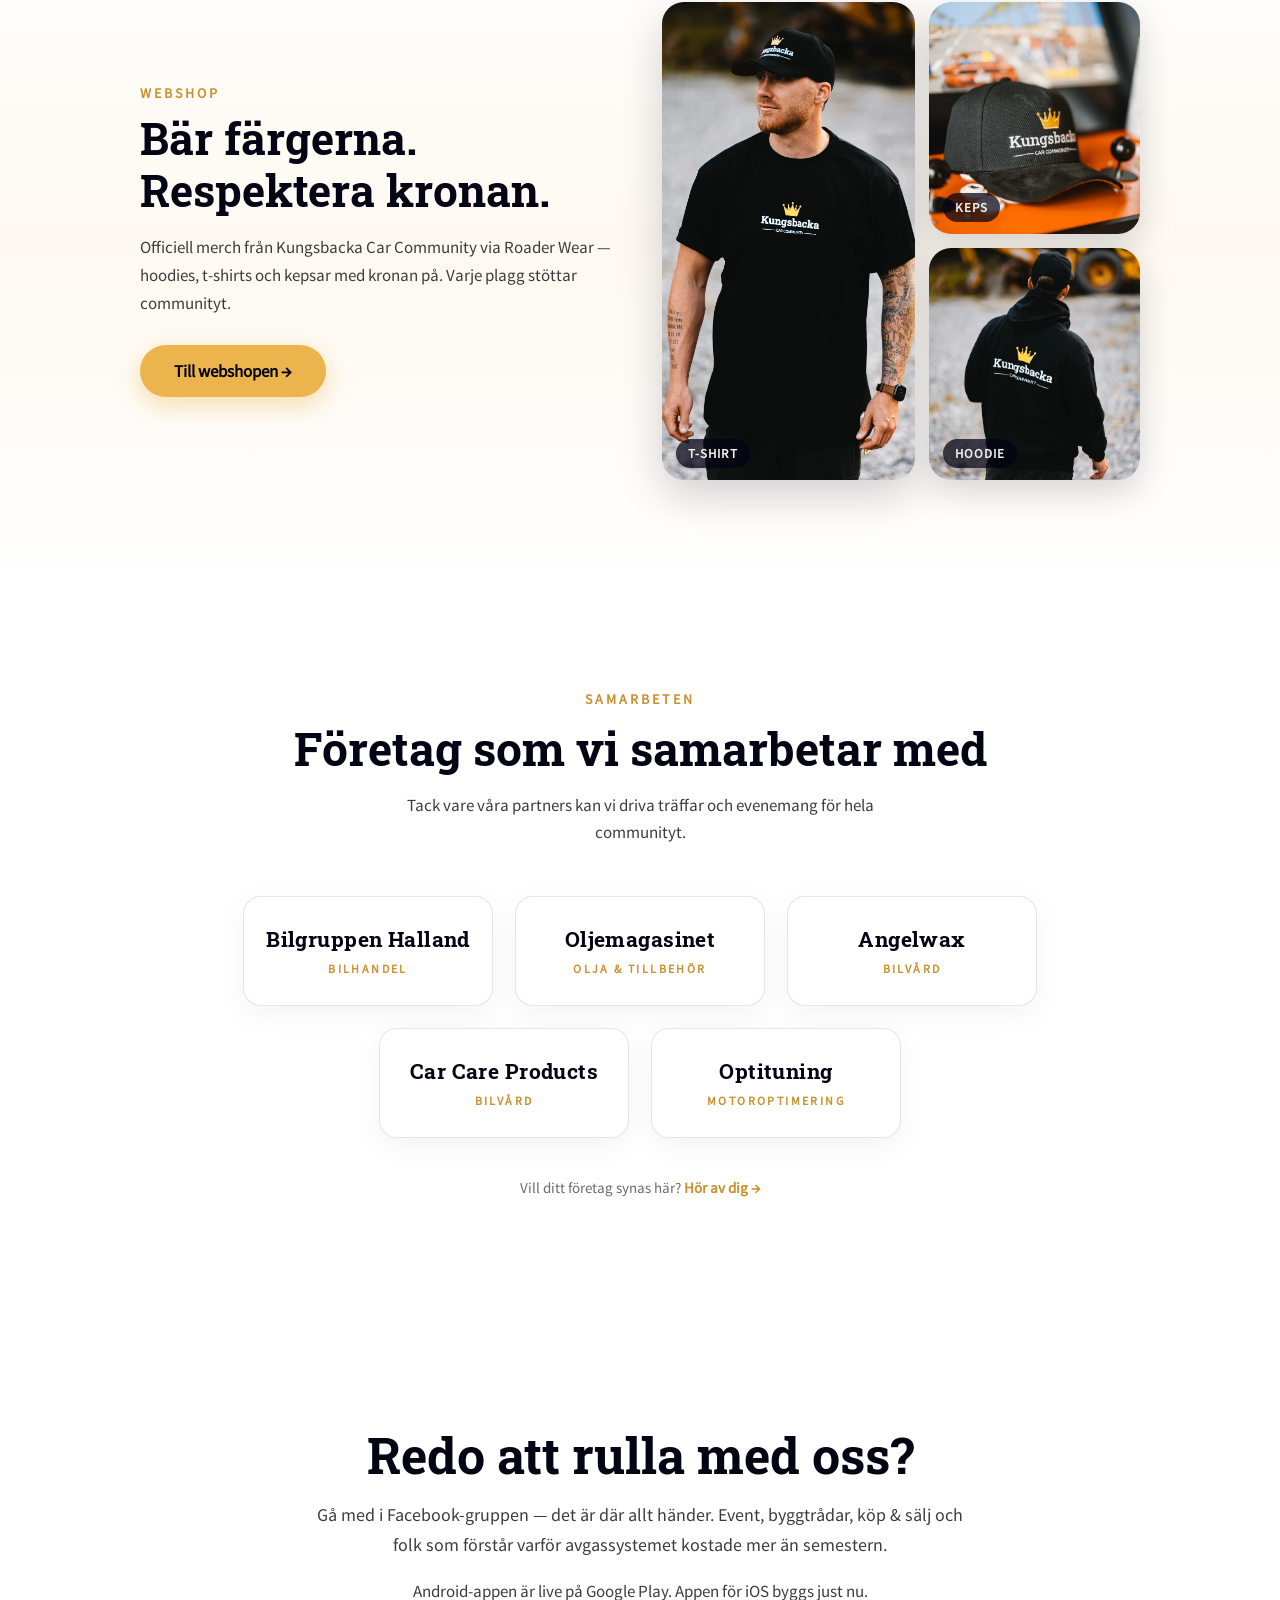
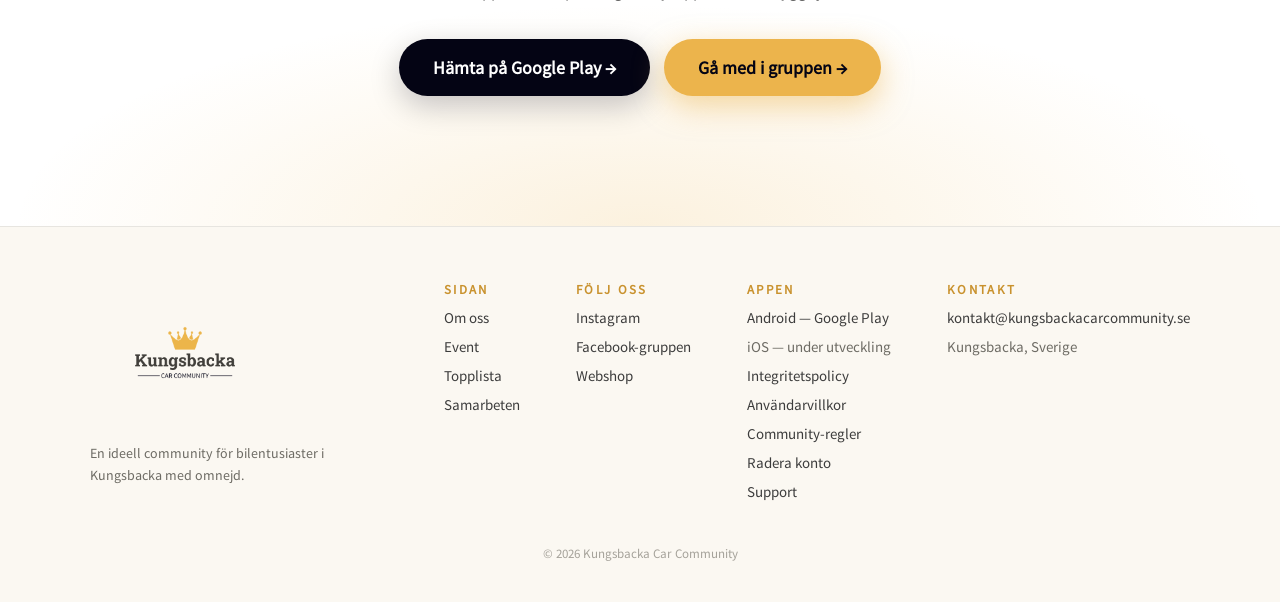
==== commit 4c4e8e9d: "Fix leaderboard month fallback validation" ====
--- a/index.html
+++ b/index.html
@@ -674,7 +674,7 @@
       .then(function (j) {
         if (j && j.alltime) {
           lb.data = j;
-          lb.view = j.month ? "month" : (j.previousMonth ? "previousMonth" : "alltime");
+          lb.view = j.month && j.month.yyyymm ? "month" : (j.previousMonth && j.previousMonth.yyyymm ? "previousMonth" : "alltime");
           renderLeaderboard();
         }
       })
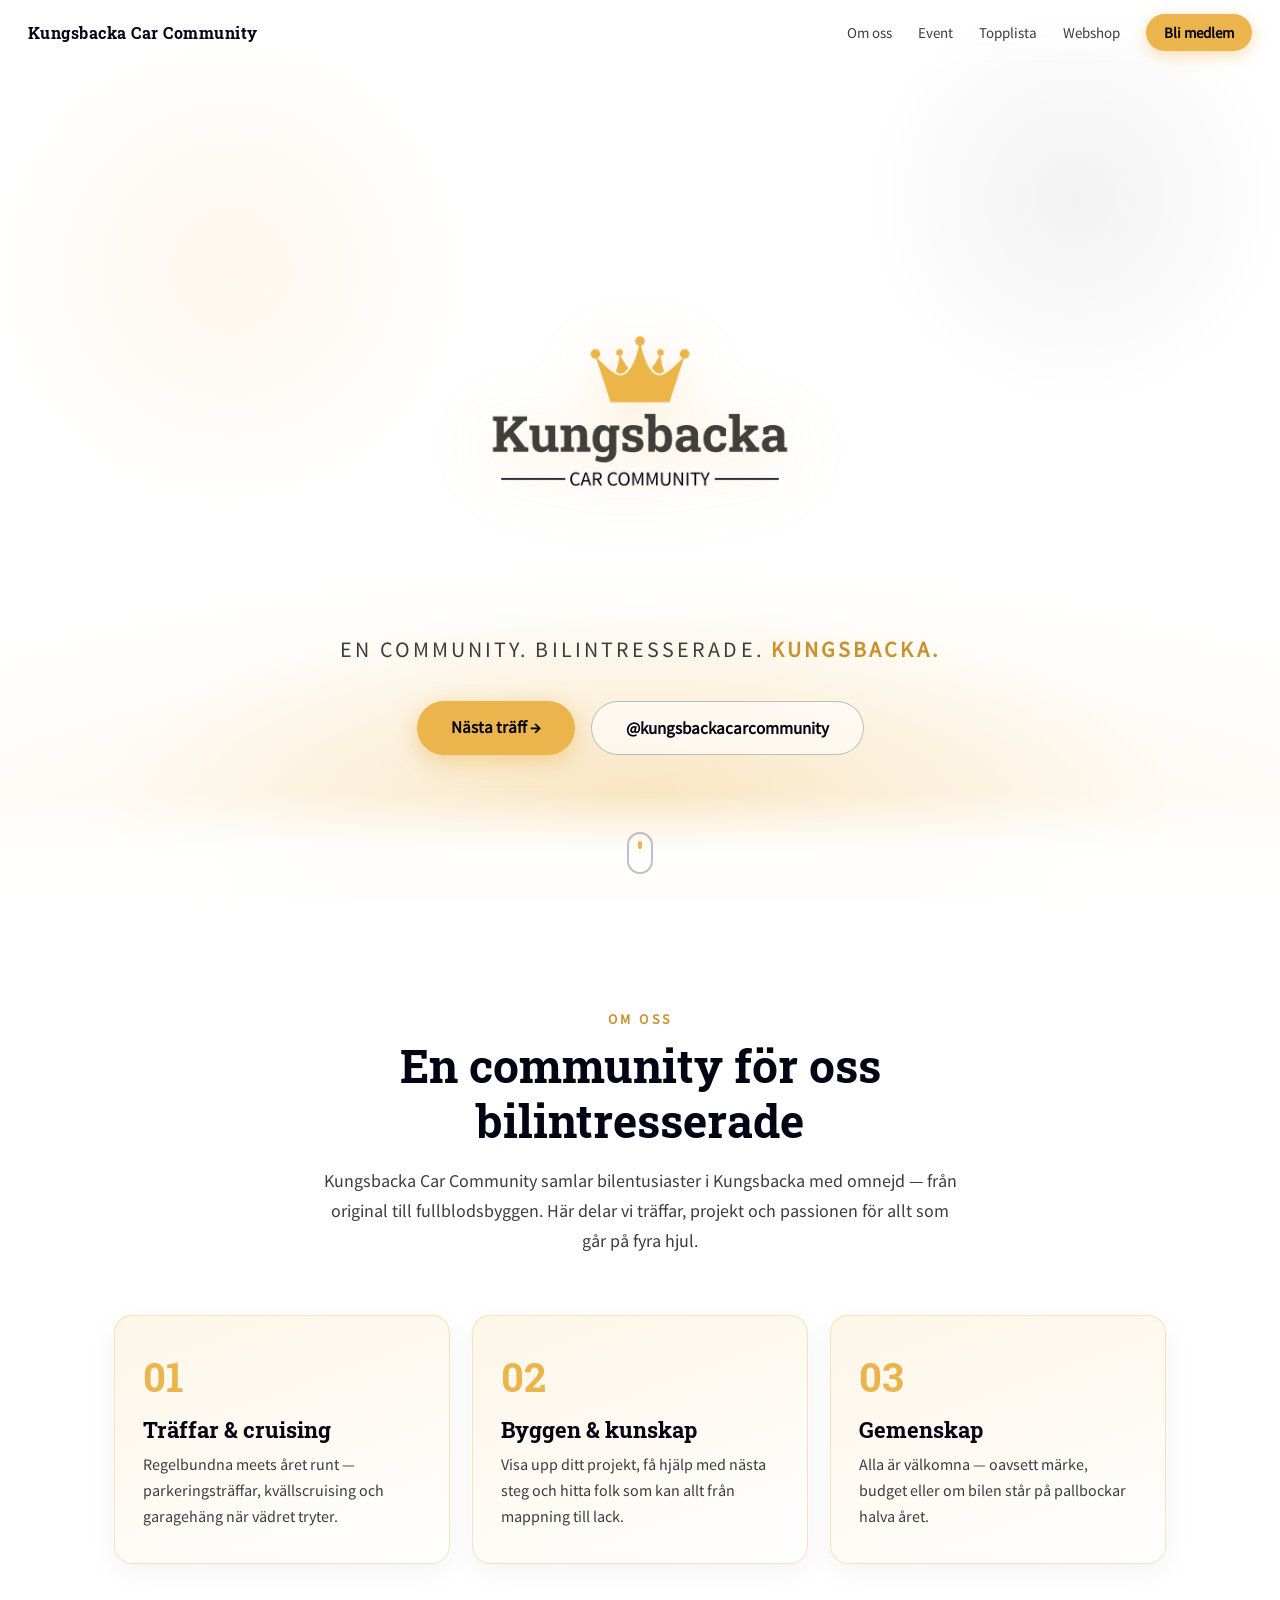
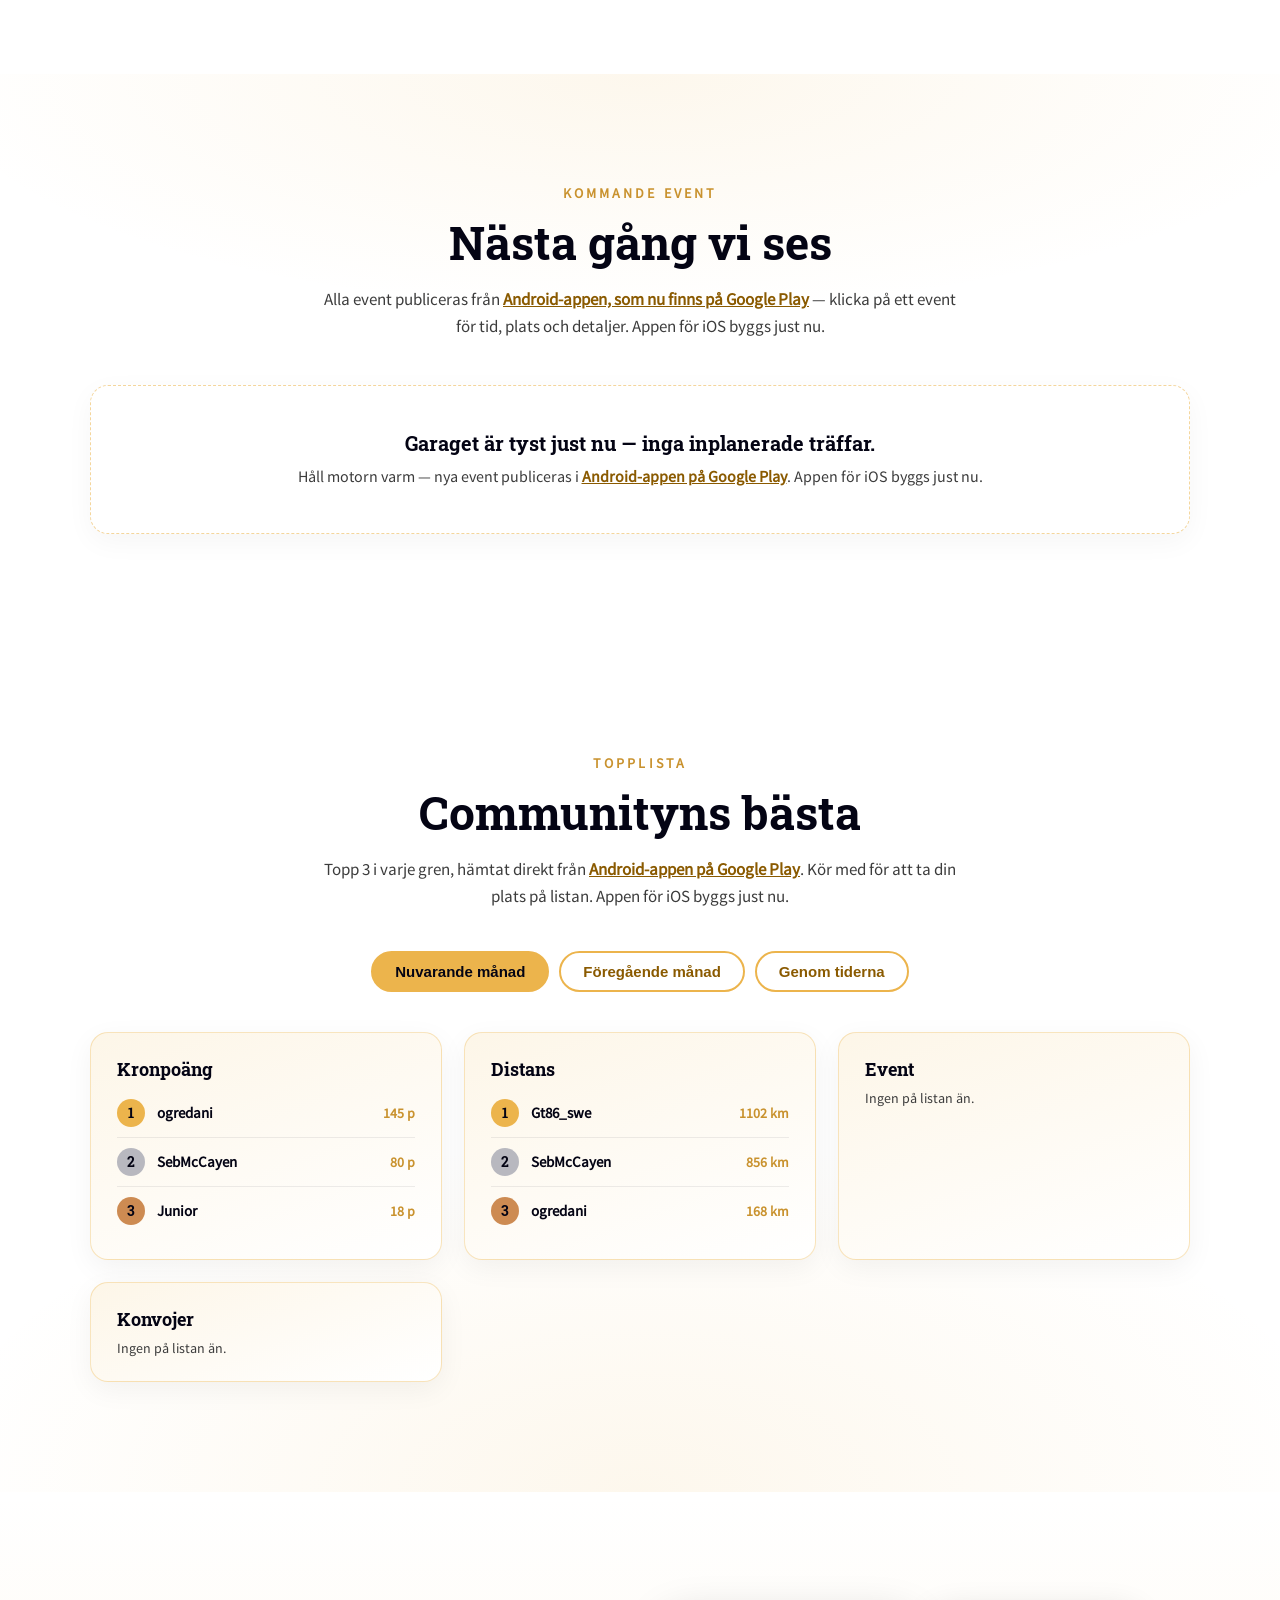
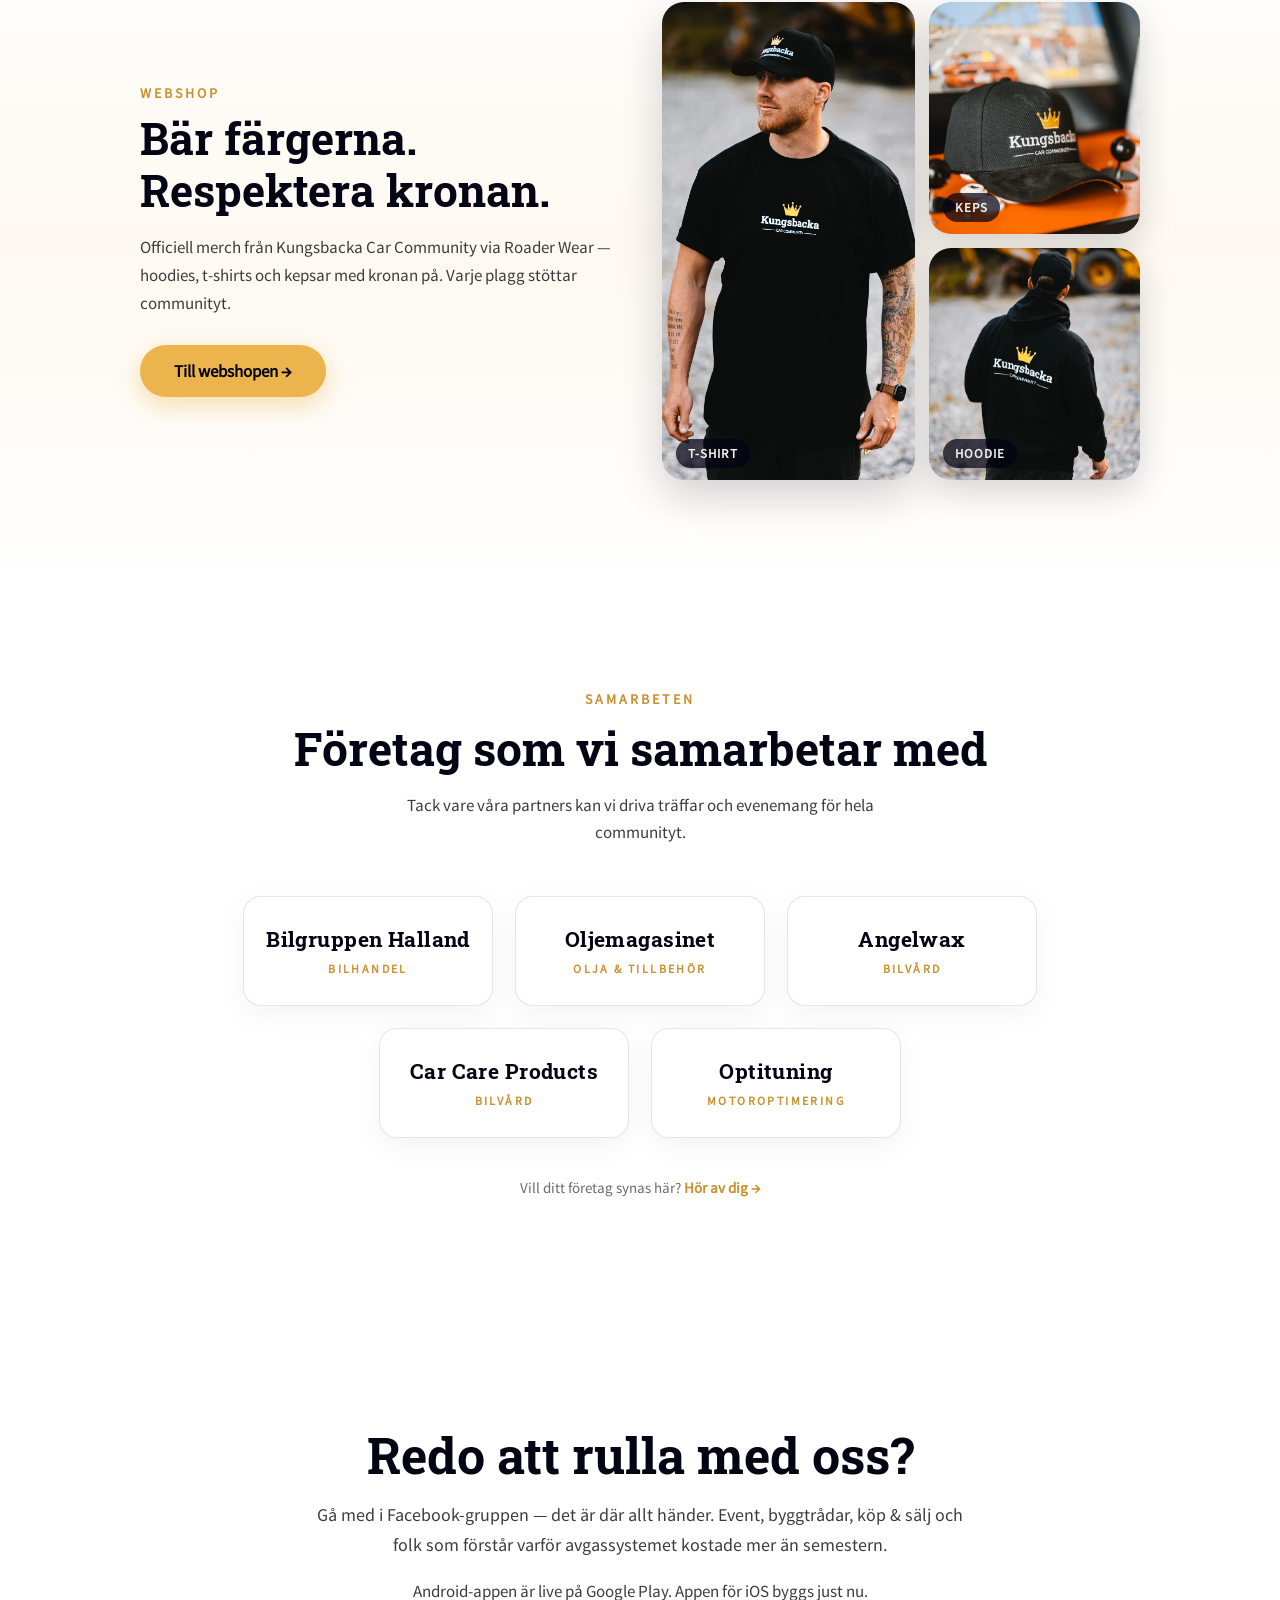
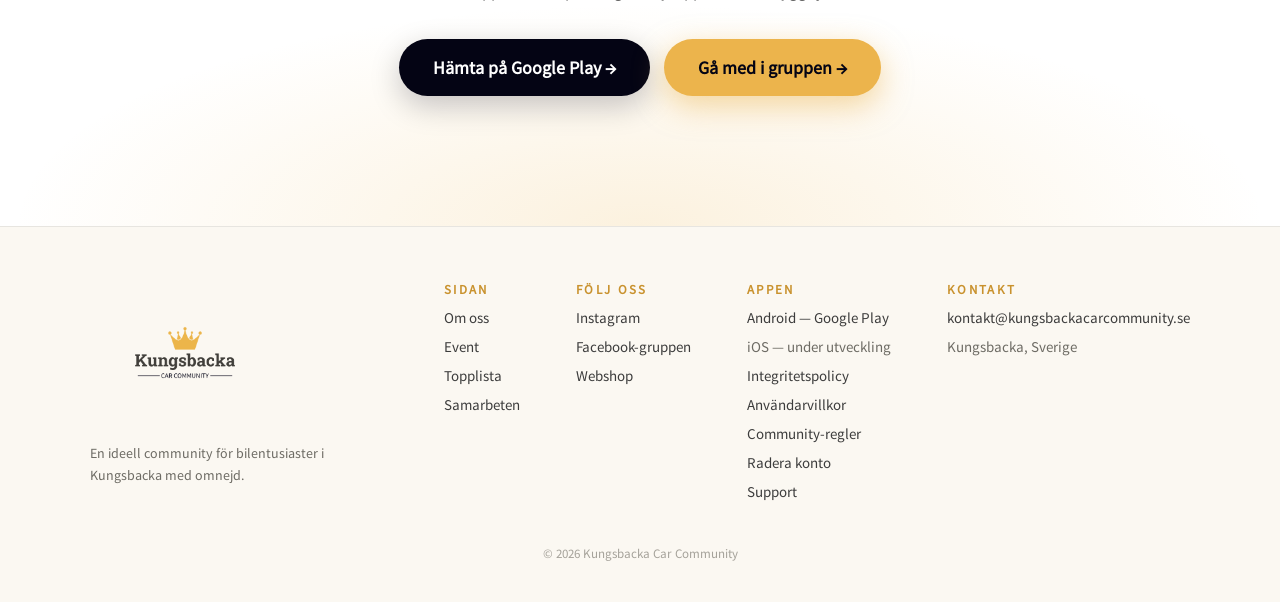
==== commit 50e4e4be: "Fix WCAG contrast for leaderboard links and controls" ====
--- a/index.html
+++ b/index.html
@@ -201,7 +201,7 @@
     <div style="max-width: 1100px; margin: 0 auto;">
       <p style="margin: 0 0 10px; color: #c9922e; letter-spacing: .22em; text-transform: uppercase; font-size: 14px; text-align: center; font-weight: 700;">Kommande event</p>
       <h2 style="font-family: 'RobotoSlab', serif; font-size: clamp(30px, 4.4vw, 46px); margin: 0 auto 14px; text-align: center; color: #040414;">Nästa gång vi ses</h2>
-      <p style="text-align: center; color: #3c3c3c; margin: 0 auto 44px; max-width: 650px; font-size: 17px; line-height: 1.6;">Alla event publiceras från <a href="https://play.google.com/store/apps/details?id=com.kungsbackacarcommunity.app" target="_blank" rel="noopener" style="color: #c9922e; font-weight: 700;">Android-appen, som nu finns på Google Play</a> — klicka på ett event för tid, plats och detaljer. Appen för iOS byggs just nu.</p>
+      <p style="text-align: center; color: #3c3c3c; margin: 0 auto 44px; max-width: 650px; font-size: 17px; line-height: 1.6;">Alla event publiceras från <a href="https://play.google.com/store/apps/details?id=com.kungsbackacarcommunity.app" target="_blank" rel="noopener" style="color: #8a5a00; font-weight: 700;">Android-appen, som nu finns på Google Play</a> — klicka på ett event för tid, plats och detaljer. Appen för iOS byggs just nu.</p>
 
       <!-- countdown (populated by JS) -->
       <div id="kcc-countdown" style="display: flex; justify-content: center; gap: 18px; margin-bottom: 54px; flex-wrap: wrap;">
@@ -225,7 +225,7 @@
 
       <noscript>
         <p style="text-align: center; color: #3c3c3c; font-size: 16px; line-height: 1.6; margin: 0;">
-          Garaget är tyst just nu — inga inplanerade träffar att visa här. Håll motorn varm: nya event publiceras i <a href="https://play.google.com/store/apps/details?id=com.kungsbackacarcommunity.app" style="color: #c9922e; font-weight: 700;">Android-appen på Google Play</a>. Appen för iOS byggs just nu.
+          Garaget är tyst just nu — inga inplanerade träffar att visa här. Håll motorn varm: nya event publiceras i <a href="https://play.google.com/store/apps/details?id=com.kungsbackacarcommunity.app" style="color: #8a5a00; font-weight: 700;">Android-appen på Google Play</a>. Appen för iOS byggs just nu.
         </p>
       </noscript>
     </div>
@@ -236,7 +236,7 @@
     <div style="max-width: 1100px; margin: 0 auto;">
       <p style="margin: 0 0 10px; color: #c9922e; letter-spacing: .22em; text-transform: uppercase; font-size: 14px; text-align: center; font-weight: 700;">Topplista</p>
       <h2 style="font-family: 'RobotoSlab', serif; font-size: clamp(30px, 4.4vw, 46px); margin: 0 auto 14px; text-align: center; color: #040414;">Communityns bästa</h2>
-      <p style="text-align: center; color: #3c3c3c; margin: 0 auto 40px; max-width: 650px; font-size: 17px; line-height: 1.6;">Topp 3 i varje gren, hämtat direkt från <a href="https://play.google.com/store/apps/details?id=com.kungsbackacarcommunity.app" target="_blank" rel="noopener" style="color: #c9922e; font-weight: 700;">Android-appen på Google Play</a>. Kör med för att ta din plats på listan. Appen för iOS byggs just nu.</p>
+      <p style="text-align: center; color: #3c3c3c; margin: 0 auto 40px; max-width: 650px; font-size: 17px; line-height: 1.6;">Topp 3 i varje gren, hämtat direkt från <a href="https://play.google.com/store/apps/details?id=com.kungsbackacarcommunity.app" target="_blank" rel="noopener" style="color: #8a5a00; font-weight: 700;">Android-appen på Google Play</a>. Kör med för att ta din plats på listan. Appen för iOS byggs just nu.</p>
 
       <!-- scope toggle (populated / toggled by JS) -->
       <div id="kcc-lb-toggle" style="display: none; justify-content: center; gap: 10px; margin-bottom: 40px; flex-wrap: wrap;"></div>
@@ -248,7 +248,7 @@
 
       <noscript>
         <p style="text-align: center; color: #3c3c3c; font-size: 16px; line-height: 1.6; margin: 0;">
-          Topplistan visas när sidan körs med JavaScript — hela ligan finns i <a href="https://play.google.com/store/apps/details?id=com.kungsbackacarcommunity.app" style="color: #c9922e; font-weight: 700;">Android-appen på Google Play</a>. Appen för iOS byggs just nu.
+          Topplistan visas när sidan körs med JavaScript — hela ligan finns i <a href="https://play.google.com/store/apps/details?id=com.kungsbackacarcommunity.app" style="color: #8a5a00; font-weight: 700;">Android-appen på Google Play</a>. Appen för iOS byggs just nu.
         </p>
       </noscript>
     </div>
@@ -440,7 +440,7 @@
       document.getElementById("kcc-events").innerHTML =
         '<div style="grid-column: 1 / -1; text-align: center; background: #ffffff; border: 1px dashed rgba(236,180,76,.55); border-radius: 18px; padding: 44px 26px; box-shadow: 0 8px 28px rgba(4,4,20,.04);">'
         + '<p style="margin: 0 0 8px; font-family: \'RobotoSlab\', serif; font-size: 20px; color: #040414;">Garaget är tyst just nu — inga inplanerade träffar.</p>'
-        + '<p style="margin: 0; color: #3c3c3c; font-size: 16px; line-height: 1.6;">Håll motorn varm — nya event publiceras i <a href="https://play.google.com/store/apps/details?id=com.kungsbackacarcommunity.app" target="_blank" rel="noopener" style="color: #c9922e; font-weight: 700;">Android-appen på Google Play</a>. Appen för iOS byggs just nu.</p>'
+        + '<p style="margin: 0; color: #3c3c3c; font-size: 16px; line-height: 1.6;">Håll motorn varm — nya event publiceras i <a href="https://play.google.com/store/apps/details?id=com.kungsbackacarcommunity.app" target="_blank" rel="noopener" style="color: #8a5a00; font-weight: 700;">Android-appen på Google Play</a>. Appen för iOS byggs just nu.</p>'
         + '</div>';
       return;
     }
@@ -632,7 +632,7 @@
 
     function toggleButton(label, view, active) {
       return '<button type="button" data-lb-view="' + view + '" aria-pressed="' + (active ? 'true' : 'false') + '" style="cursor: pointer; border: 2px solid #ecb44c; border-radius: 999px; padding: 10px 22px; font-size: 15px; font-weight: 700; '
-        + (active ? 'background: #ecb44c; color: #040414;' : 'background: transparent; color: #c9922e;') + '">' + escapeHtml(label) + '</button>';
+        + (active ? 'background: #ecb44c; color: #040414;' : 'background: transparent; color: #8a5a00;') + '">' + escapeHtml(label) + '</button>';
     }
 
     function renderLeaderboard() {
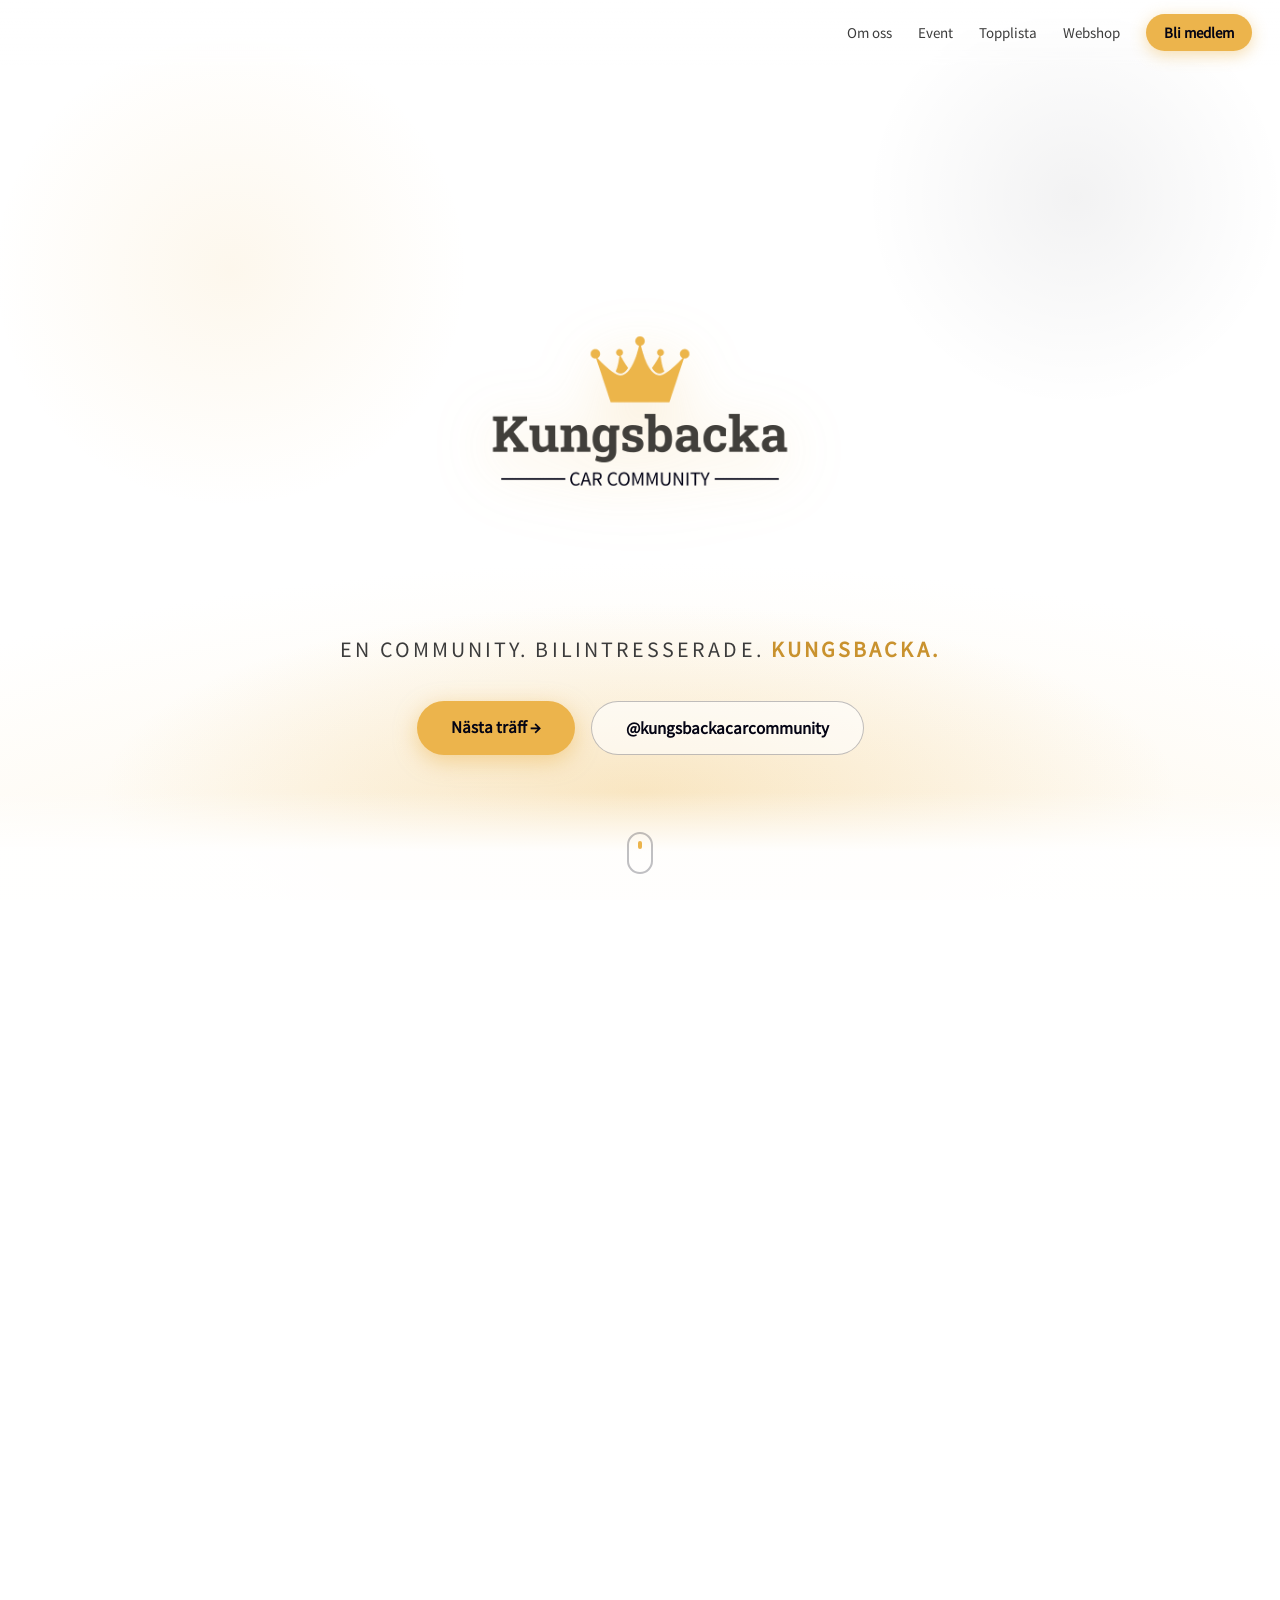
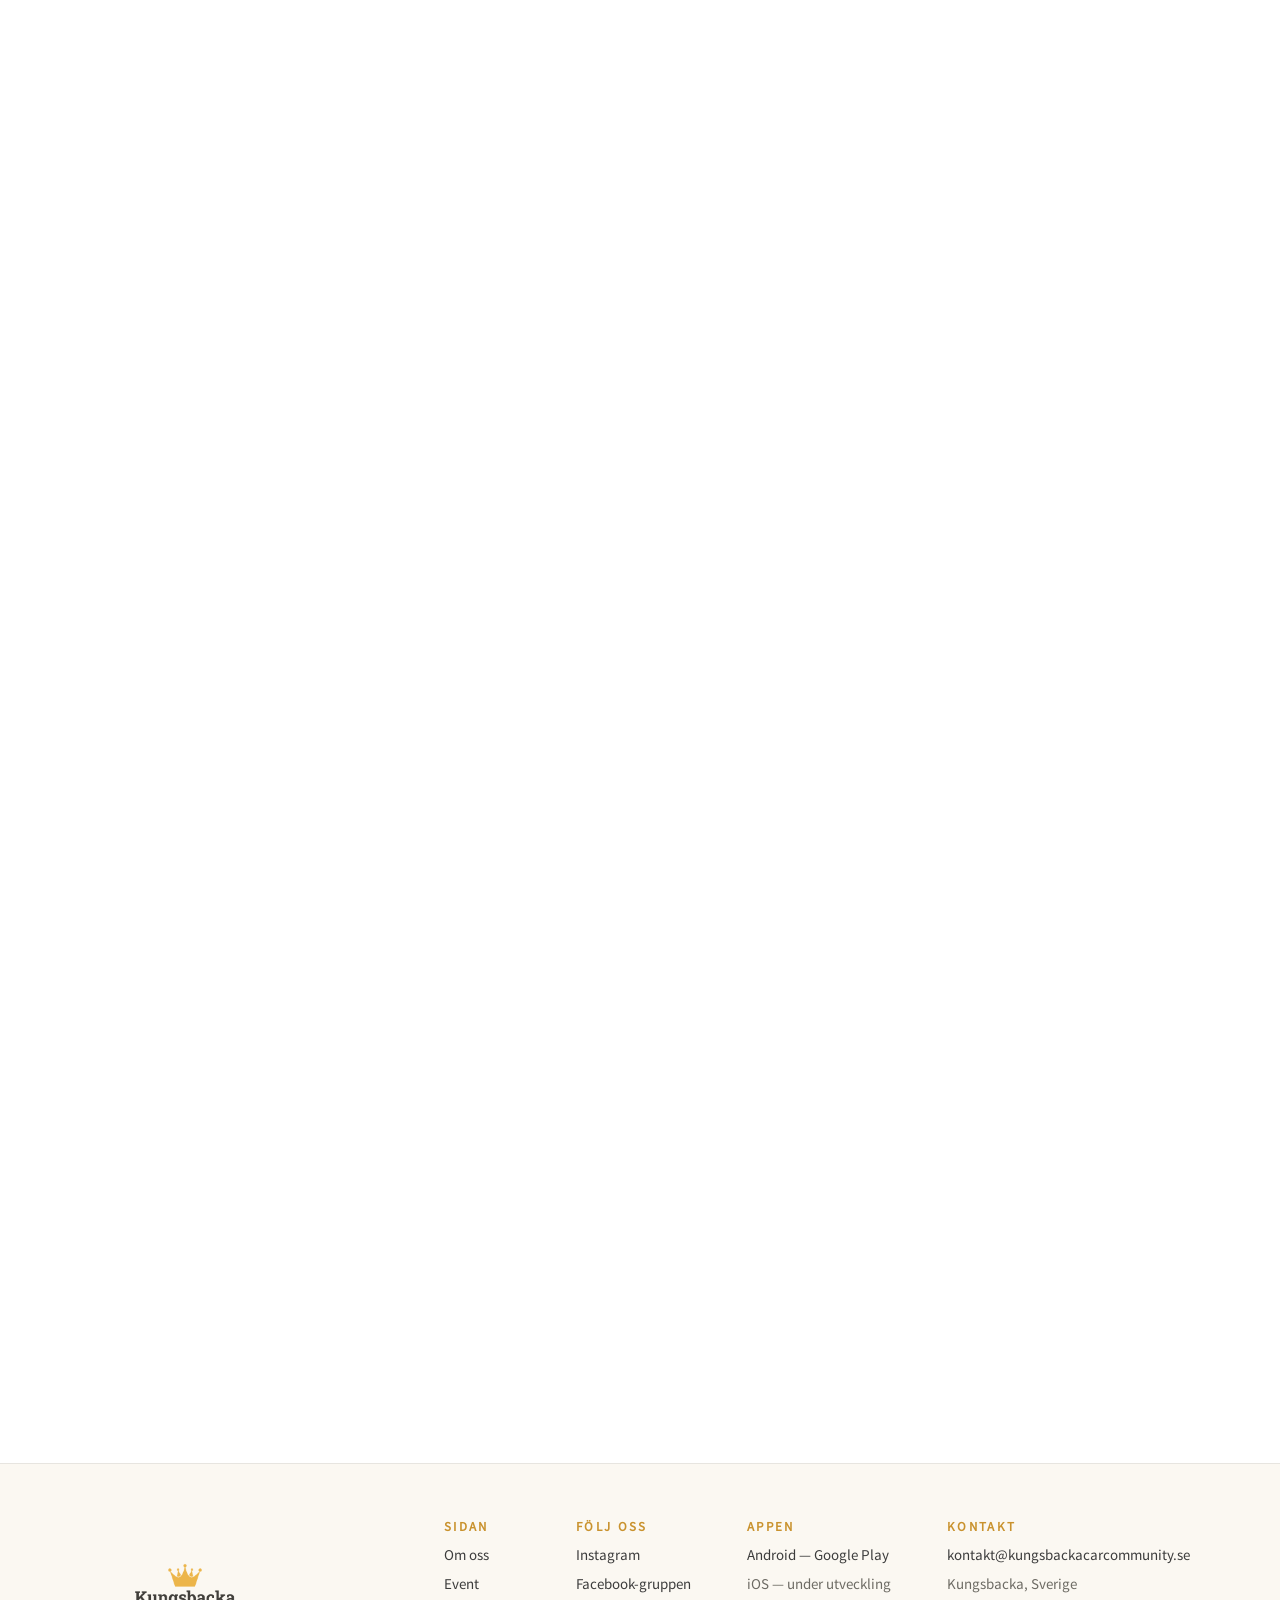
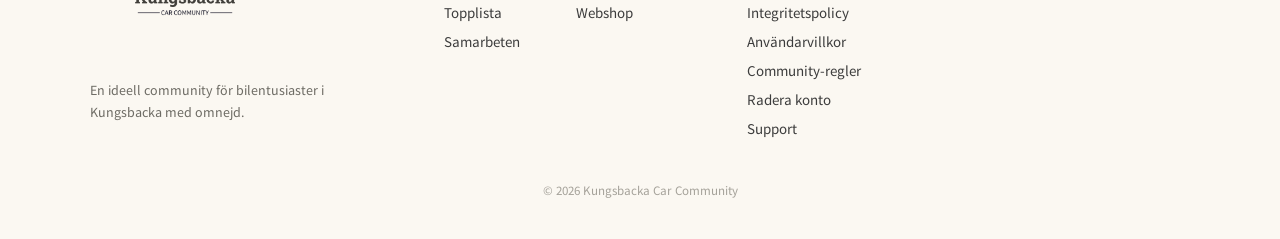
==== commit 9a58dd4a: "Fix leaderboard categories and keyboard focus" ====
--- a/index.html
+++ b/index.html
@@ -600,12 +600,13 @@
       var k = (Number(v) || 0) / 1000;
       return (k >= 100 ? String(Math.round(k)) : k.toFixed(1)) + " km";
     }
-    // All-time has all five categories; the month view drops "streak".
+    // All-time has all six categories; monthly views drop "streak".
     var CATS_ALL = [
       { key: "crownPoints", label: "Kronpoäng", fmt: intUnit(" p") },
       { key: "distance",    label: "Distans",   fmt: km },
       { key: "events",      label: "Event",     fmt: intUnit(" st") },
       { key: "convoys",     label: "Konvojer",  fmt: intUnit(" st") },
+      { key: "waves",       label: "Vinkningar",    fmt: intUnit(" st") },
       { key: "streak",      label: "Längsta streak", fmt: intUnit(" dgr") }
     ];
     var BADGE = ["#ecb44c", "#b8b8bf", "#cd8b52"]; // gold / silver / bronze
@@ -640,7 +641,7 @@
       var toggle = document.getElementById("kcc-lb-toggle");
       if (!grid || !lb.data) { return; }
       var isMonthly = lb.view === "month" || lb.view === "previousMonth";
-      var cats = isMonthly ? CATS_ALL.slice(0, 4) : CATS_ALL;
+      var cats = isMonthly ? CATS_ALL.slice(0, 5) : CATS_ALL;
       var block = lb.view === "month"
         ? lb.data.month
         : (lb.view === "previousMonth" ? lb.data.previousMonth : lb.data.alltime);
@@ -655,7 +656,13 @@
           + toggleButton("Föregående månad", "previousMonth", lb.view === "previousMonth")
           + toggleButton("Genom tiderna", "alltime", lb.view === "alltime");
         toggle.querySelectorAll("button").forEach(function (b) {
-          b.addEventListener("click", function () { lb.view = b.getAttribute("data-lb-view"); renderLeaderboard(); });
+          b.addEventListener("click", function () {
+            var view = b.getAttribute("data-lb-view");
+            lb.view = view;
+            renderLeaderboard();
+            var activeButton = toggle.querySelector("[data-lb-view=\\\"" + view + "\\"]");
+            if (activeButton) { activeButton.focus(); }
+          });
         });
       }
 
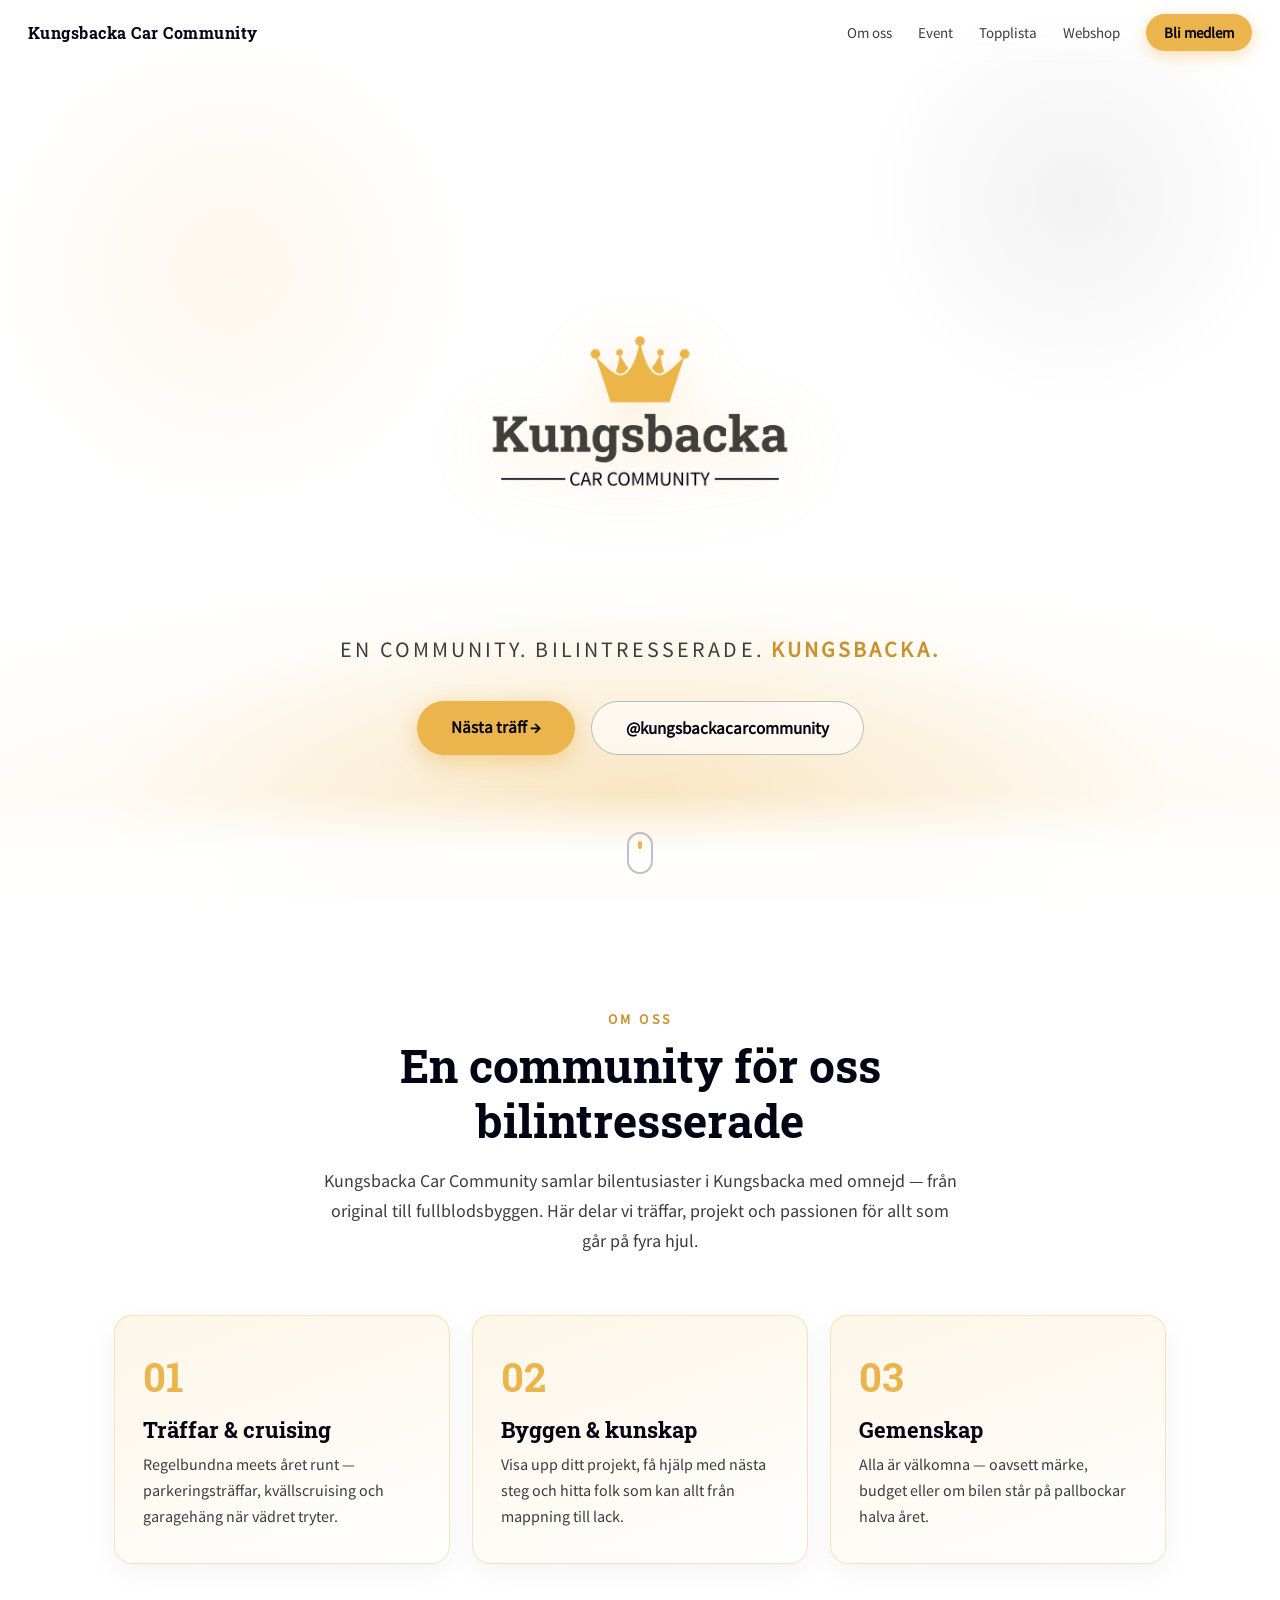
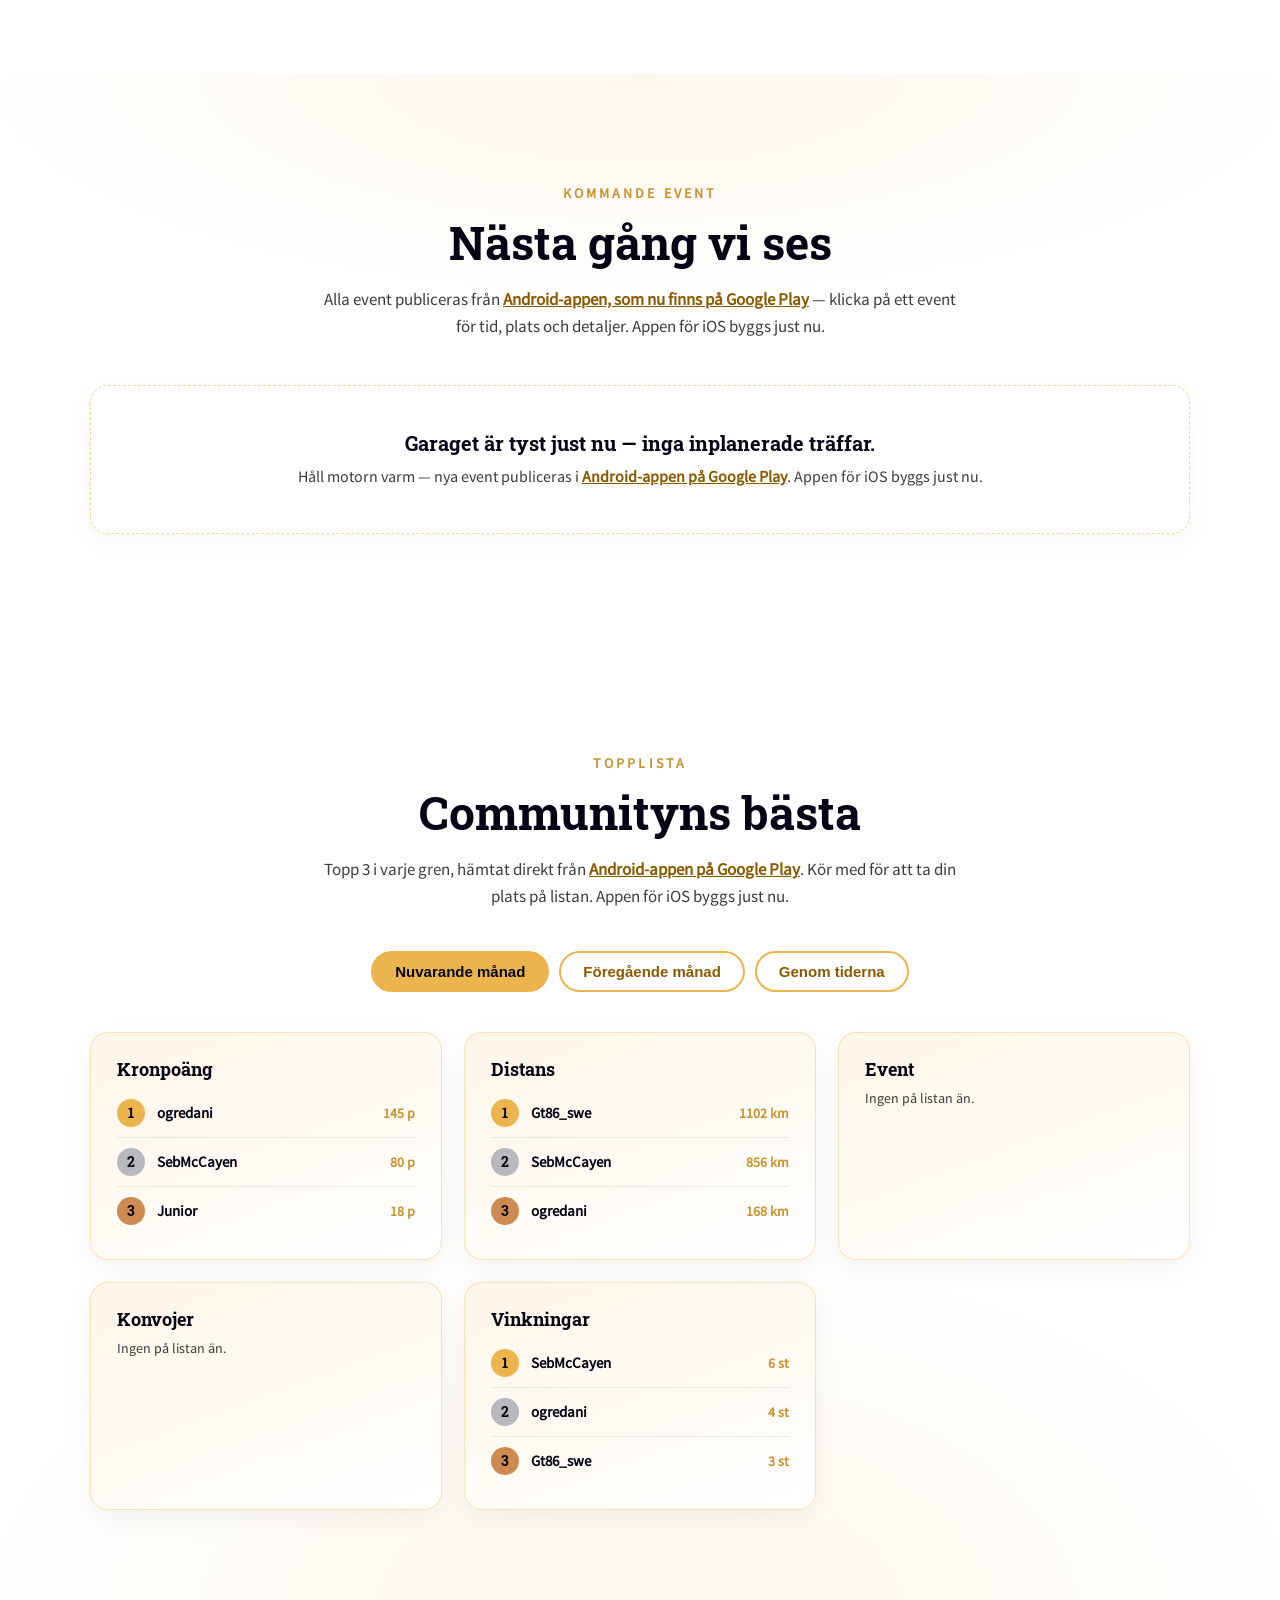
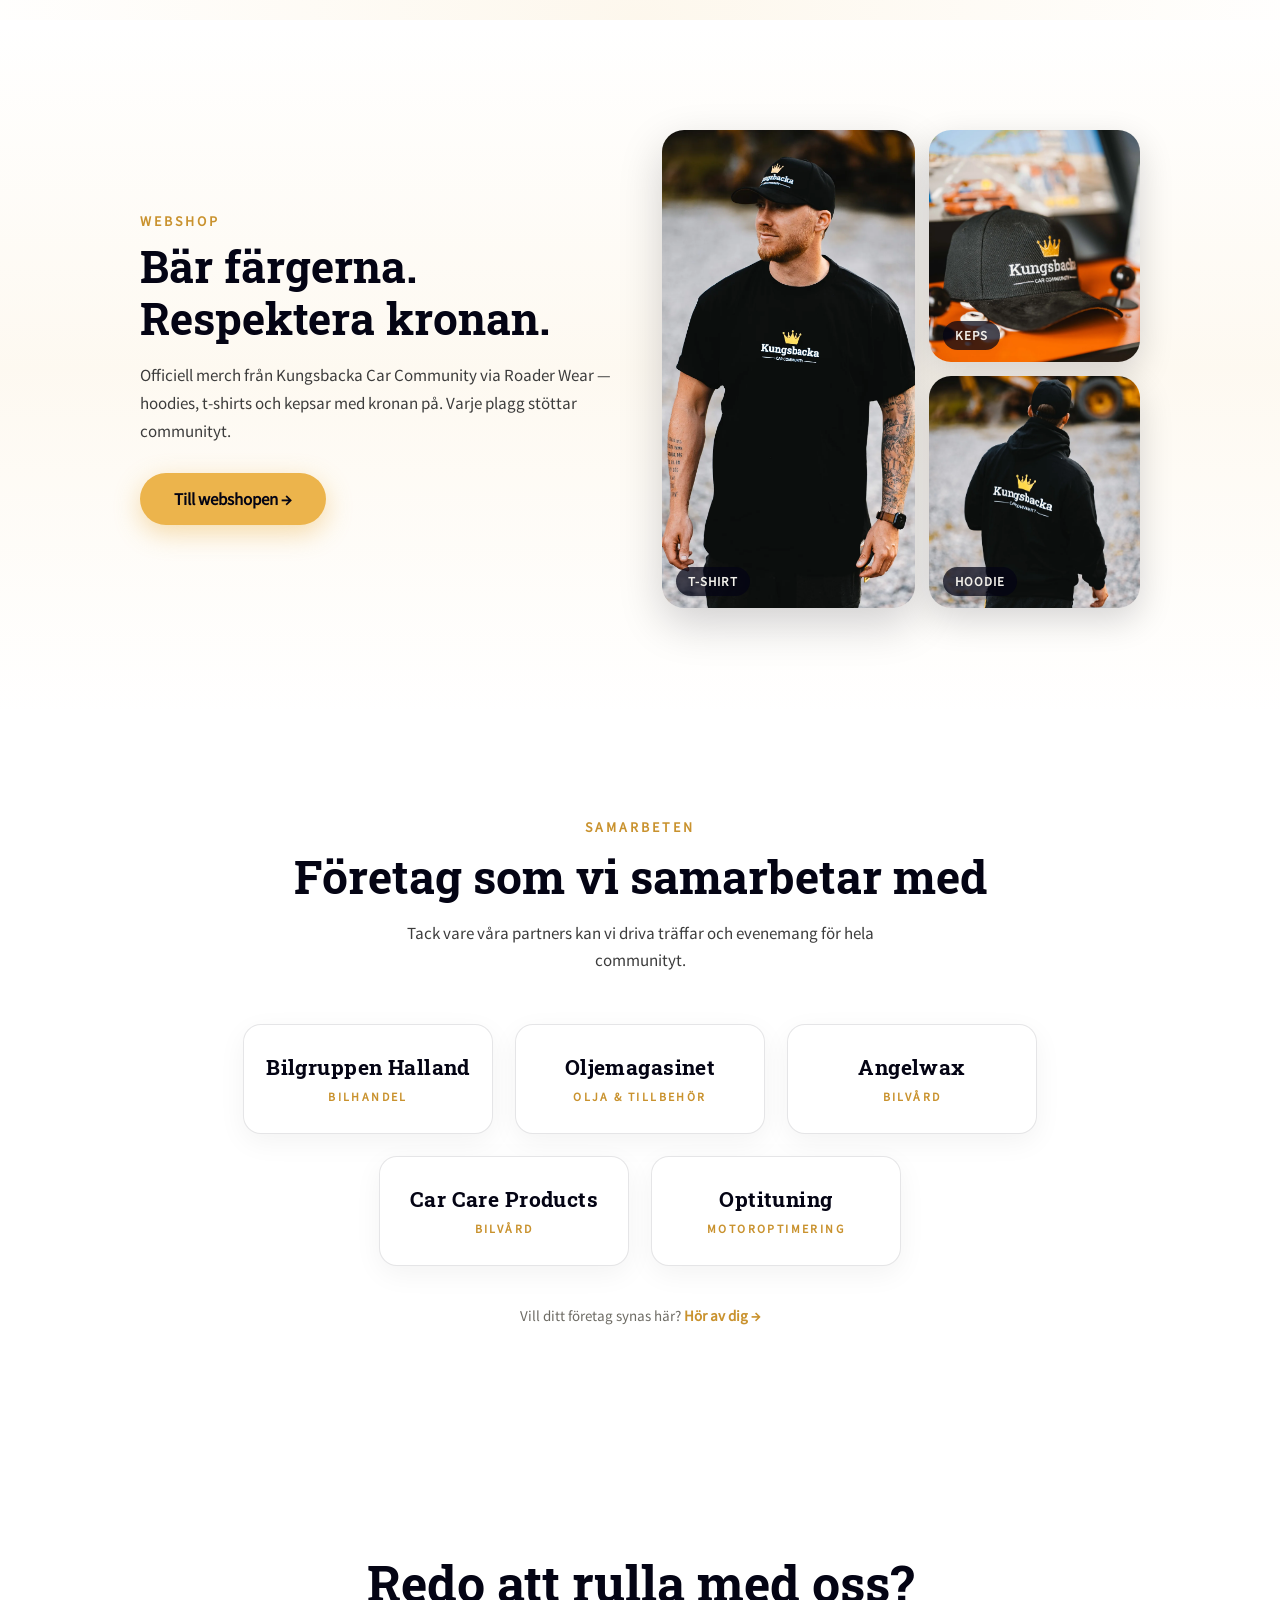
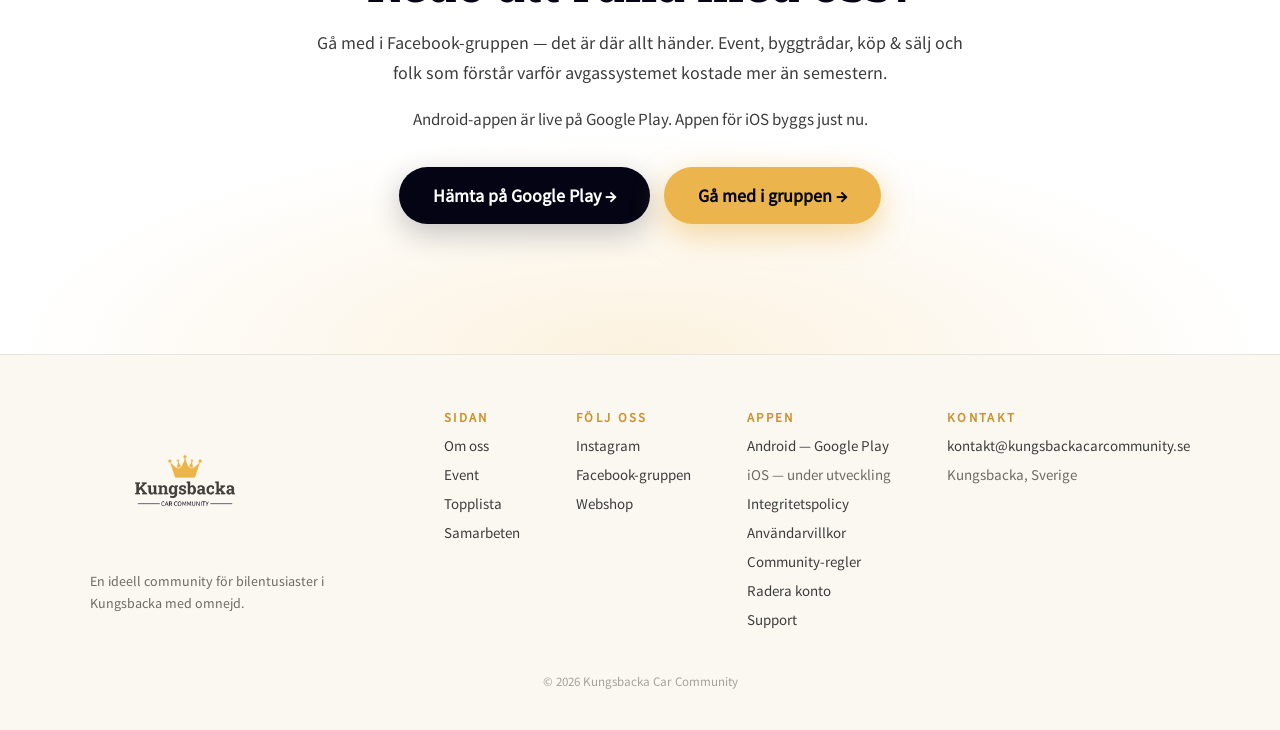
==== commit 866bf27f: "Correct leaderboard focus selector" ====
--- a/index.html
+++ b/index.html
@@ -660,7 +660,7 @@
             var view = b.getAttribute("data-lb-view");
             lb.view = view;
             renderLeaderboard();
-            var activeButton = toggle.querySelector("[data-lb-view=\\\"" + view + "\\"]");
+            var activeButton = toggle.querySelector('[data-lb-view="' + view + '"]');
             if (activeButton) { activeButton.focus(); }
           });
         });
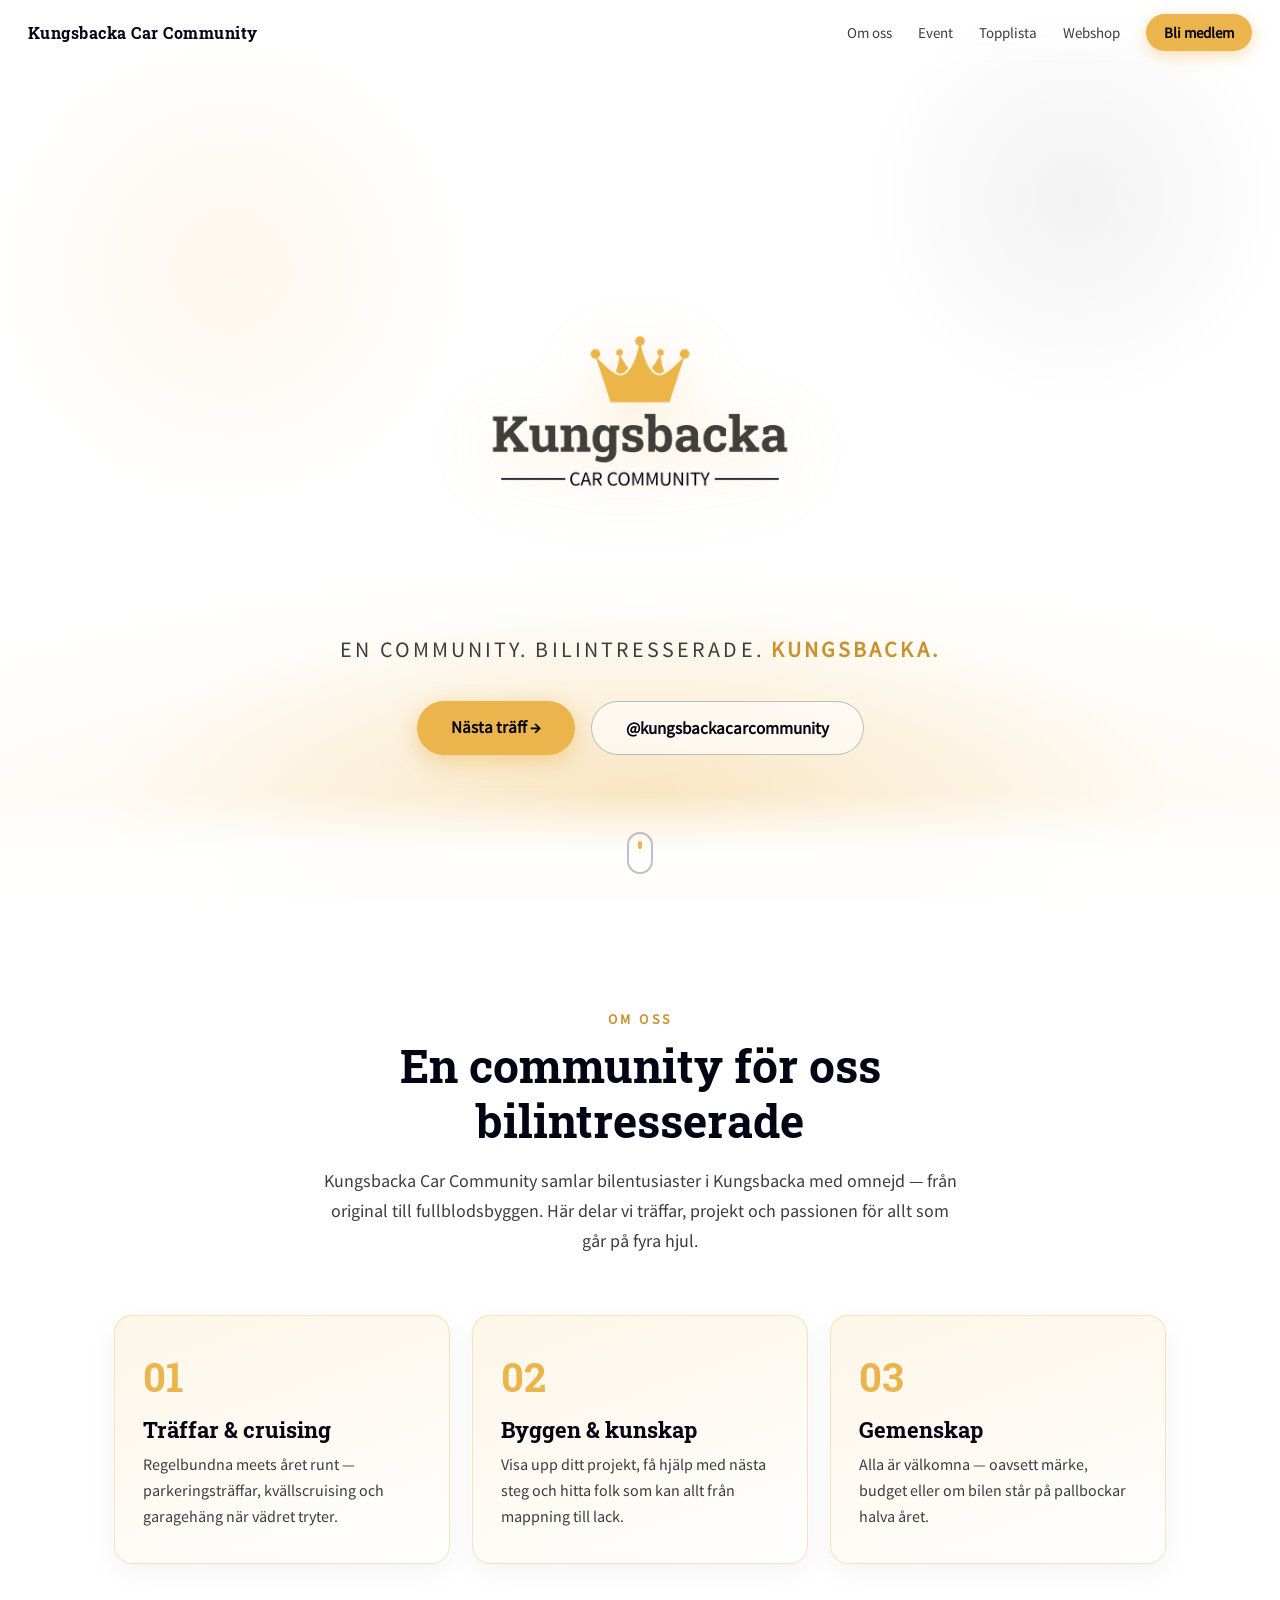
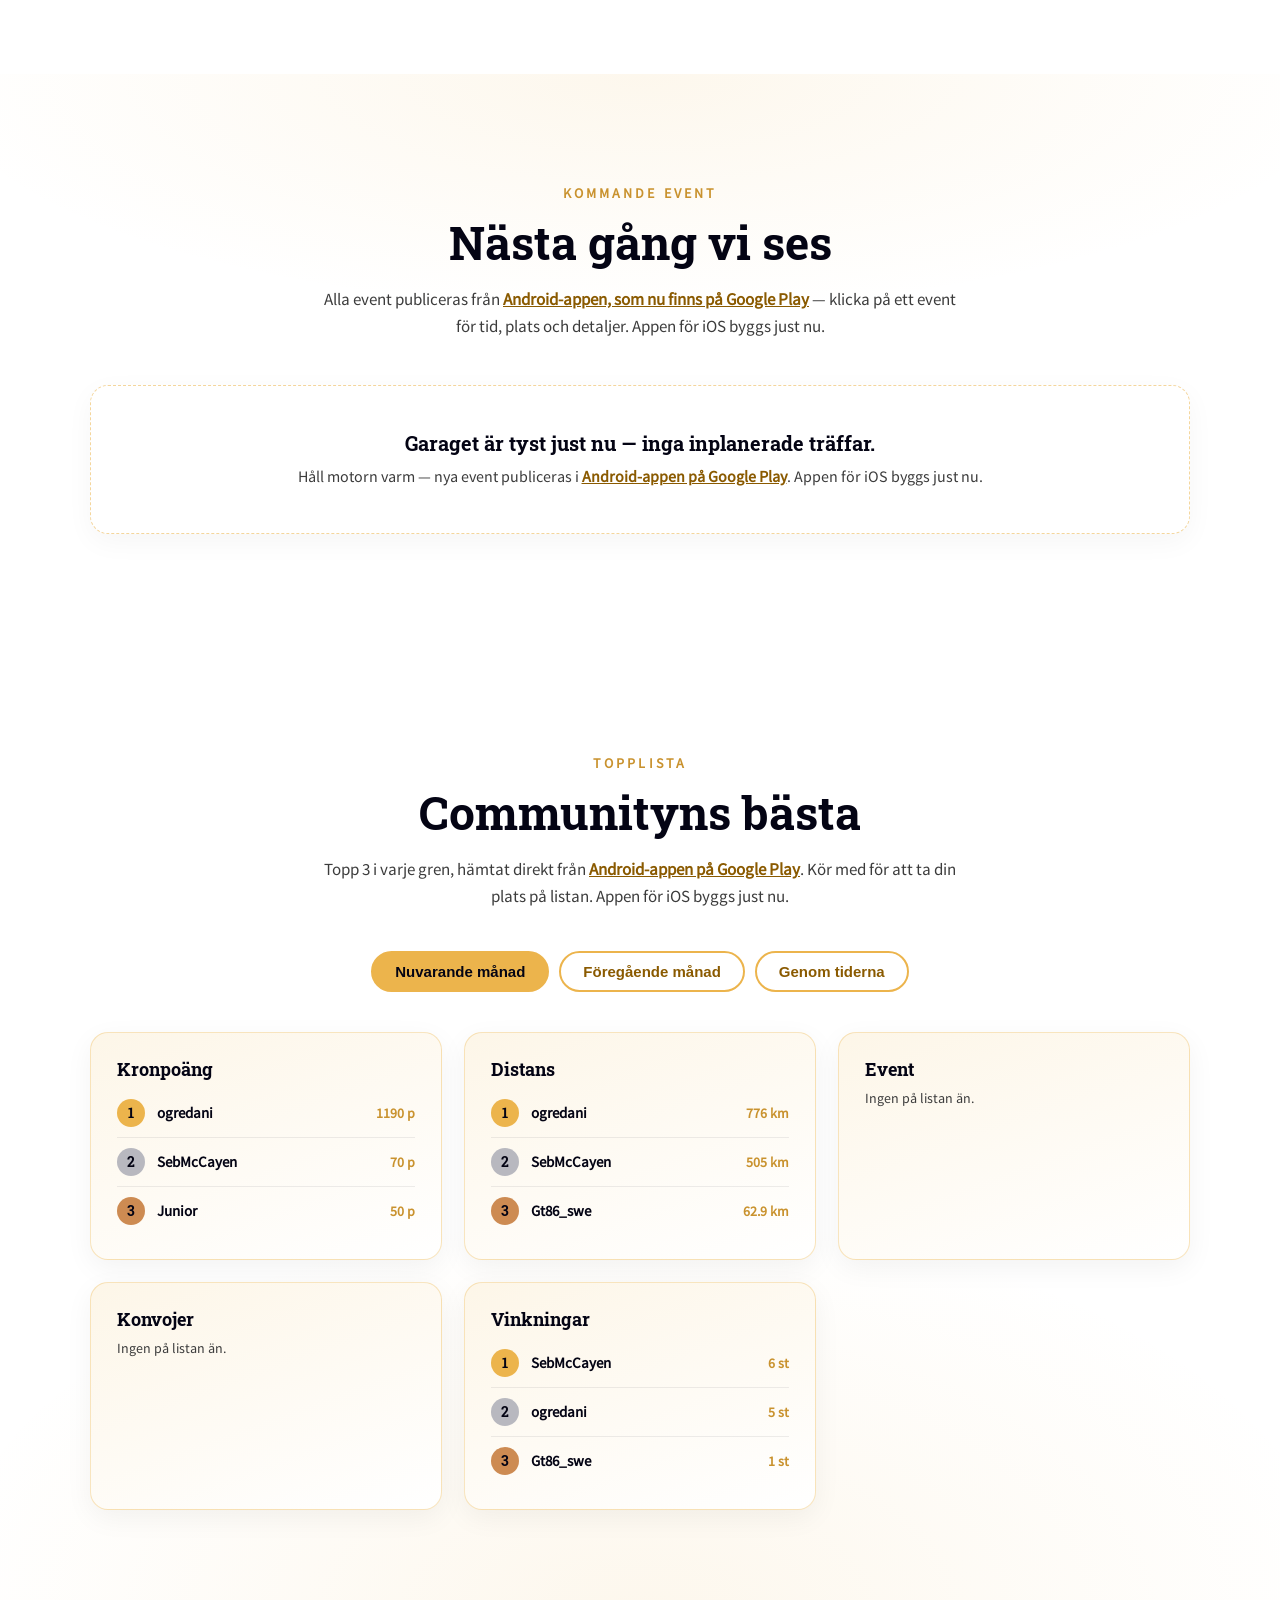
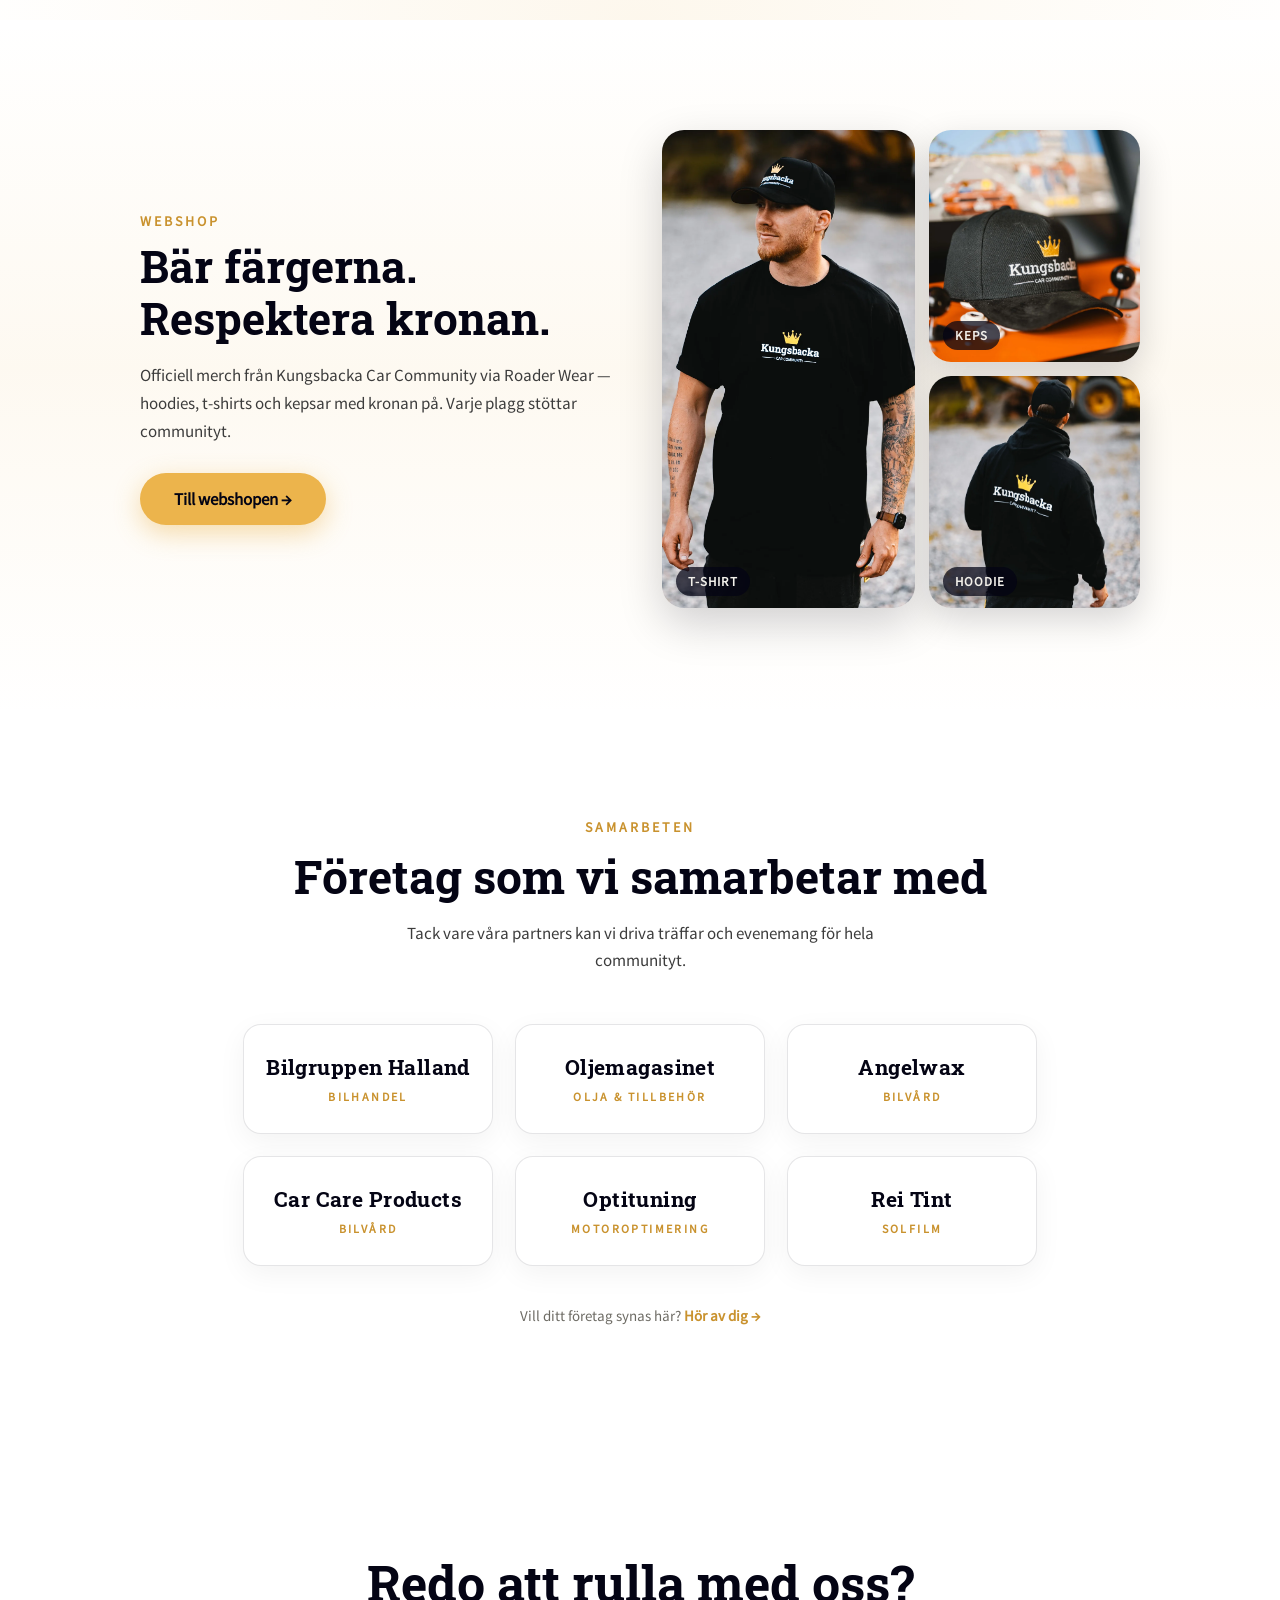
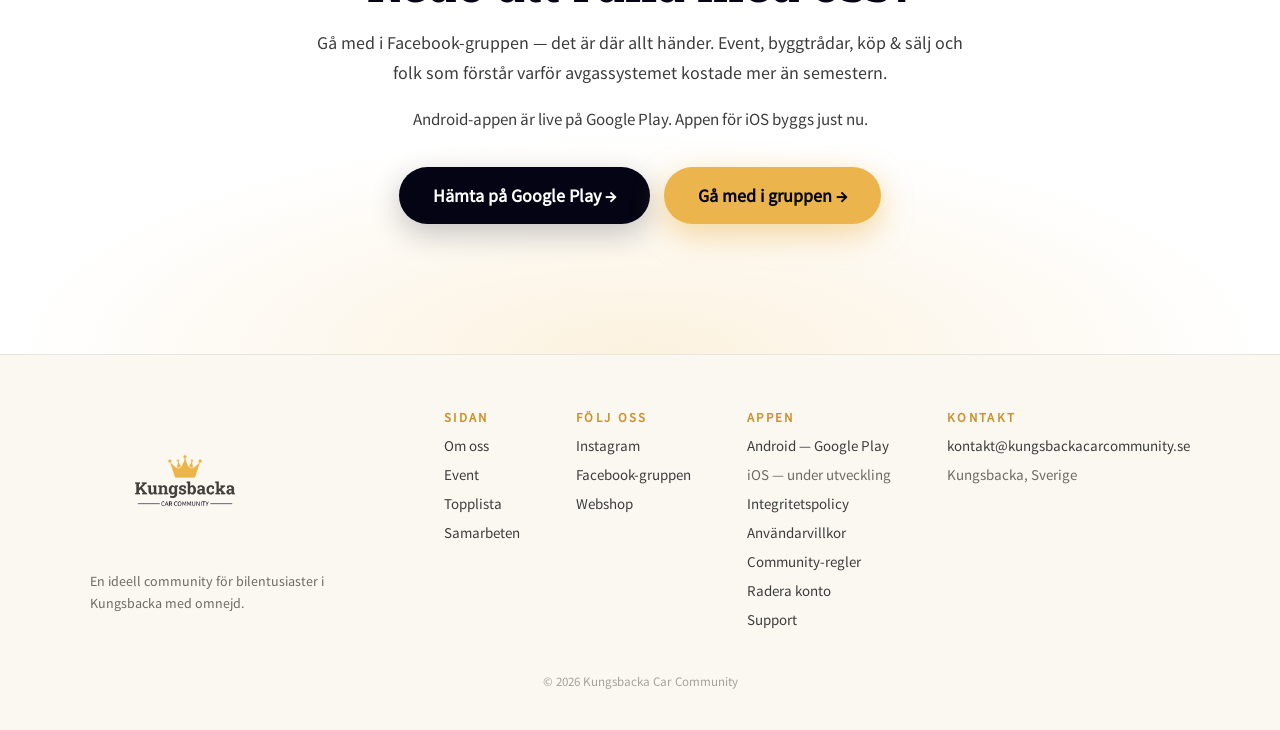
==== commit 5370918c: "Add Rei Tint as community partner" ====
--- a/index.html
+++ b/index.html
@@ -306,6 +306,10 @@
         <span style="font-family: 'RobotoSlab', serif; font-weight: 700; font-size: 21px; letter-spacing: .02em; color: #040414; line-height: 1.25;">Optituning</span>
         <span style="font-size: 12px; letter-spacing: .2em; text-transform: uppercase; color: #c9922e; font-weight: 700;">Motoroptimering</span>
       </div>
+      <a href="https://www.instagram.com/rei__tint/" target="_blank" rel="noopener" class="kcc-partner" style="display: flex; flex: 0 1 250px; min-width: 210px; flex-direction: column; align-items: center; justify-content: center; gap: 8px; text-align: center; text-decoration: none; background: #ffffff; border: 1px solid rgba(4,4,20,.10); border-radius: 18px; padding: 28px 22px; min-height: 110px; box-shadow: 0 8px 28px rgba(4,4,20,.05);">
+        <span style="font-family: 'RobotoSlab', serif; font-weight: 700; font-size: 21px; letter-spacing: .02em; color: #040414; line-height: 1.25;">Rei Tint</span>
+        <span style="font-size: 12px; letter-spacing: .2em; text-transform: uppercase; color: #c9922e; font-weight: 700;">Solfilm</span>
+      </a>
     </div>
     <p style="text-align: center; color: #6d6b64; font-size: 15px; margin: 40px 0 0;">Vill ditt företag synas här? <a href="mailto:kontakt@kungsbackacarcommunity.se" style="color: #c9922e; font-weight: 700; text-decoration: none;">Hör av dig →</a></p>
   </section>
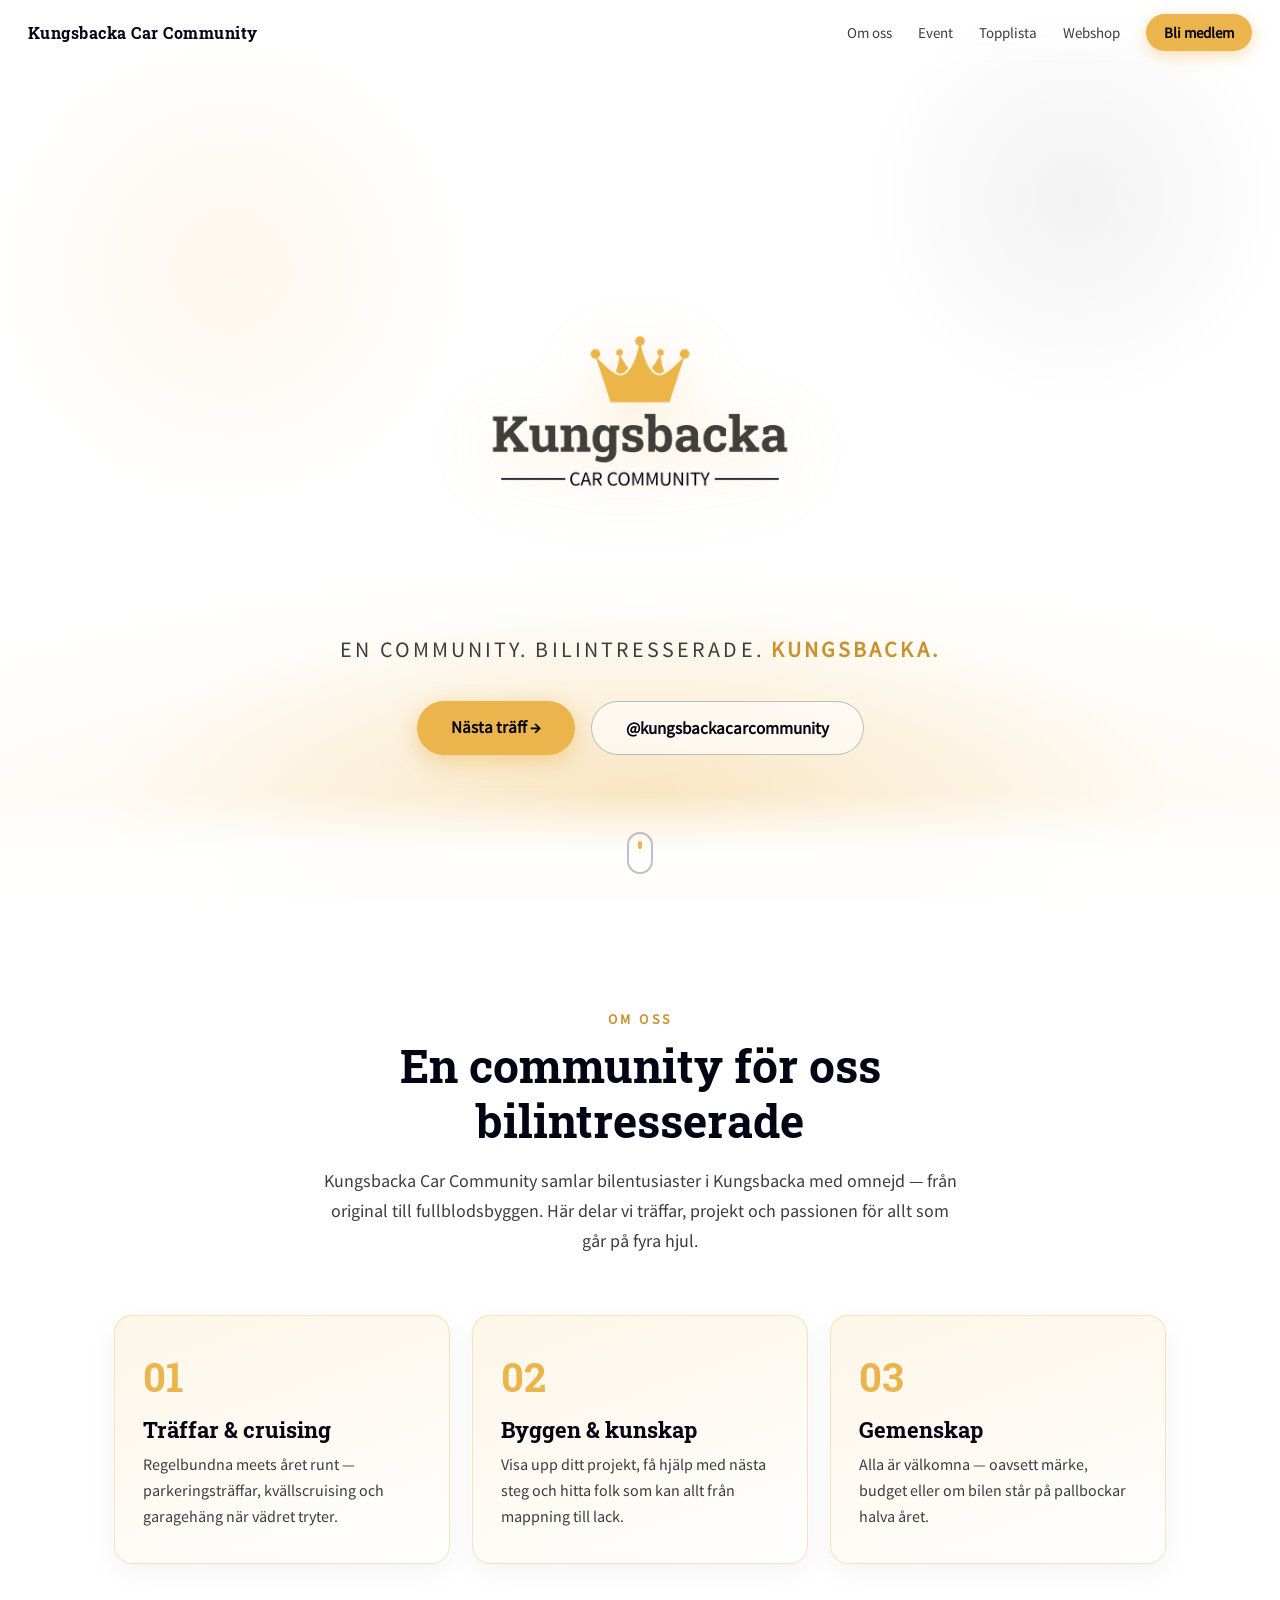
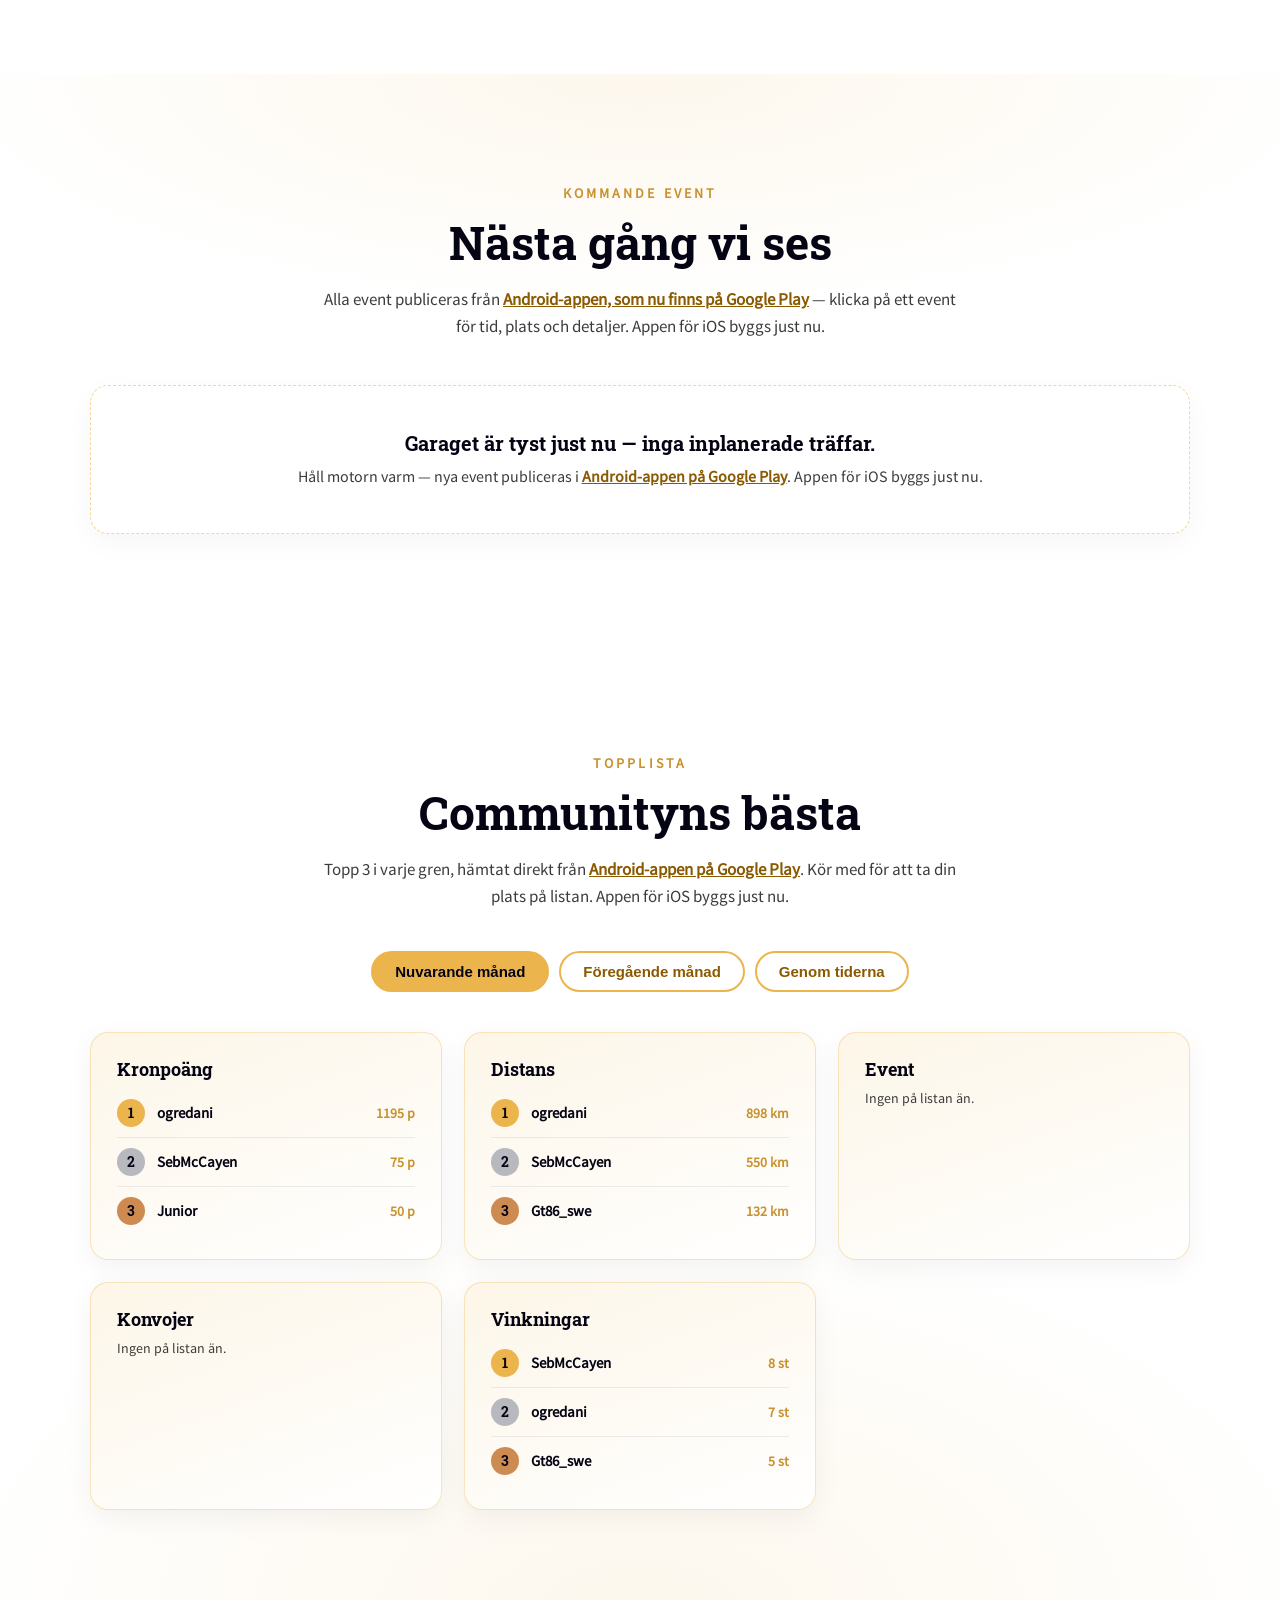
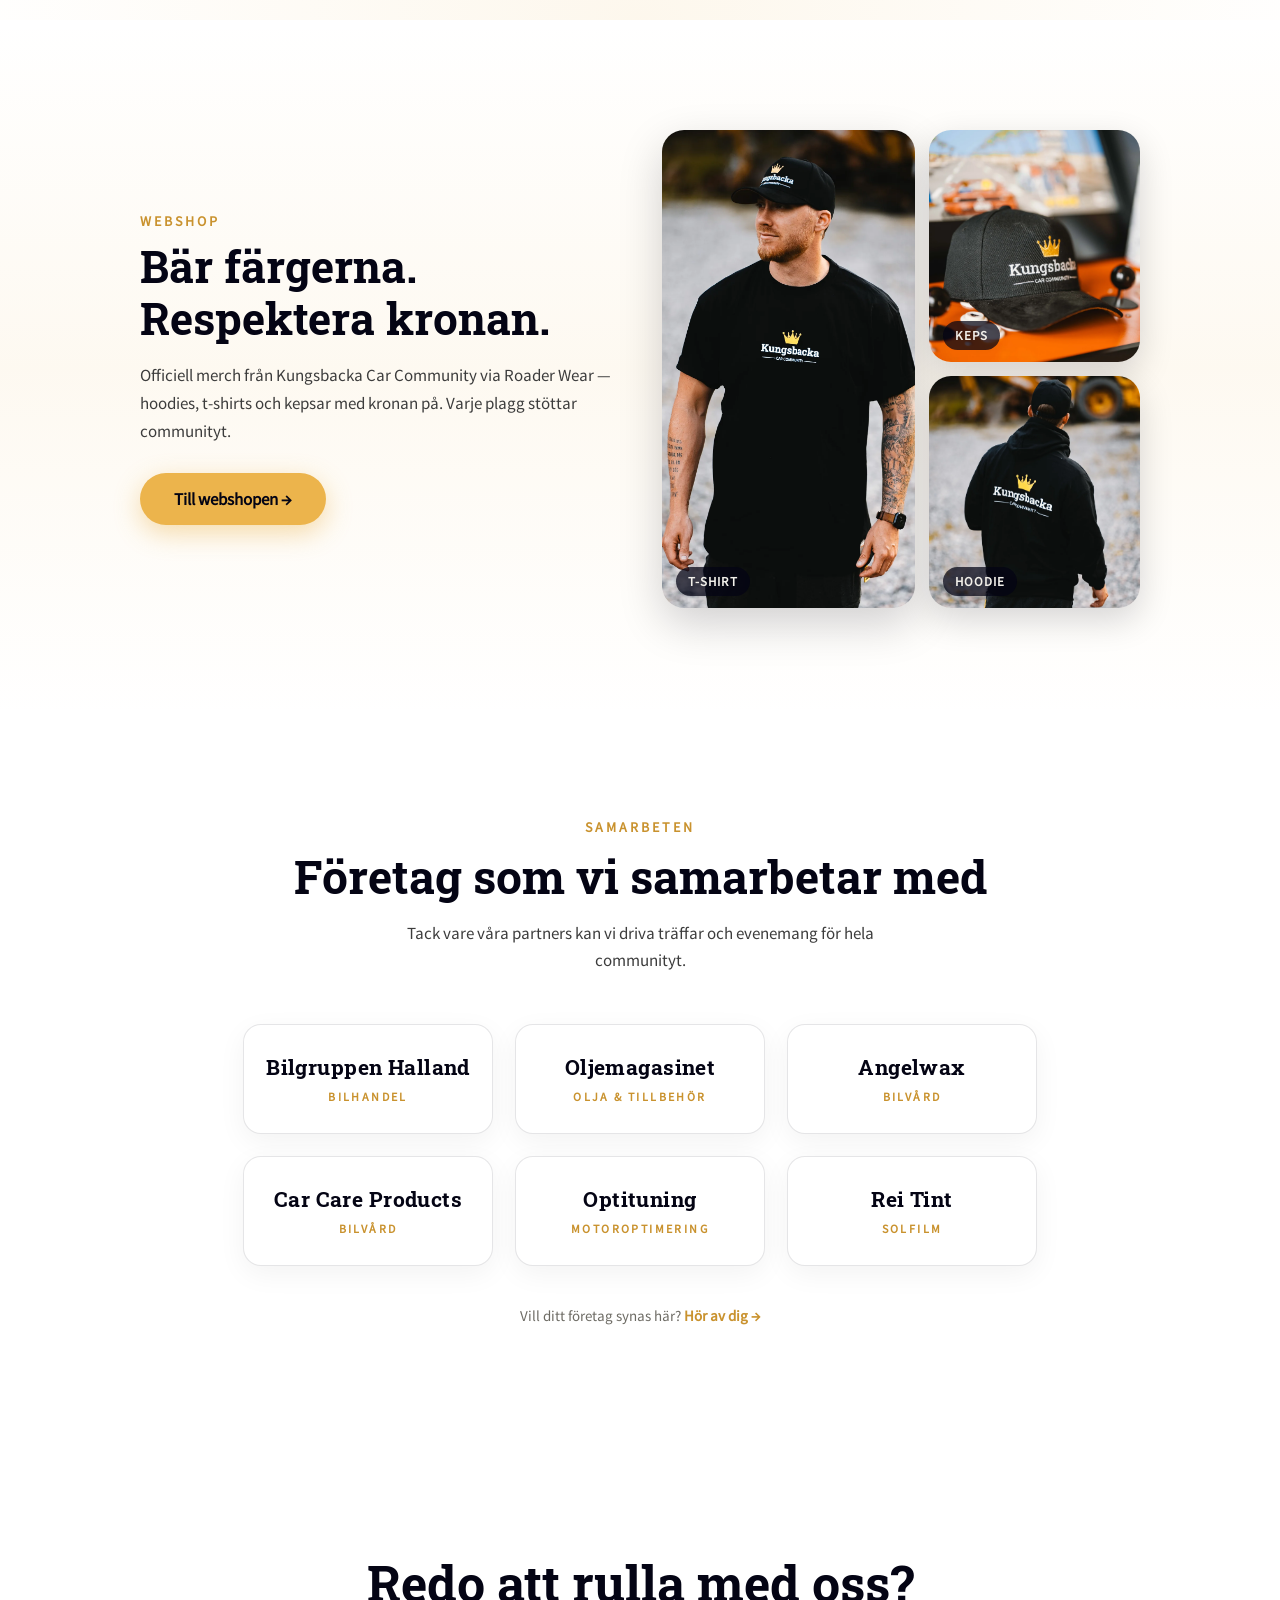
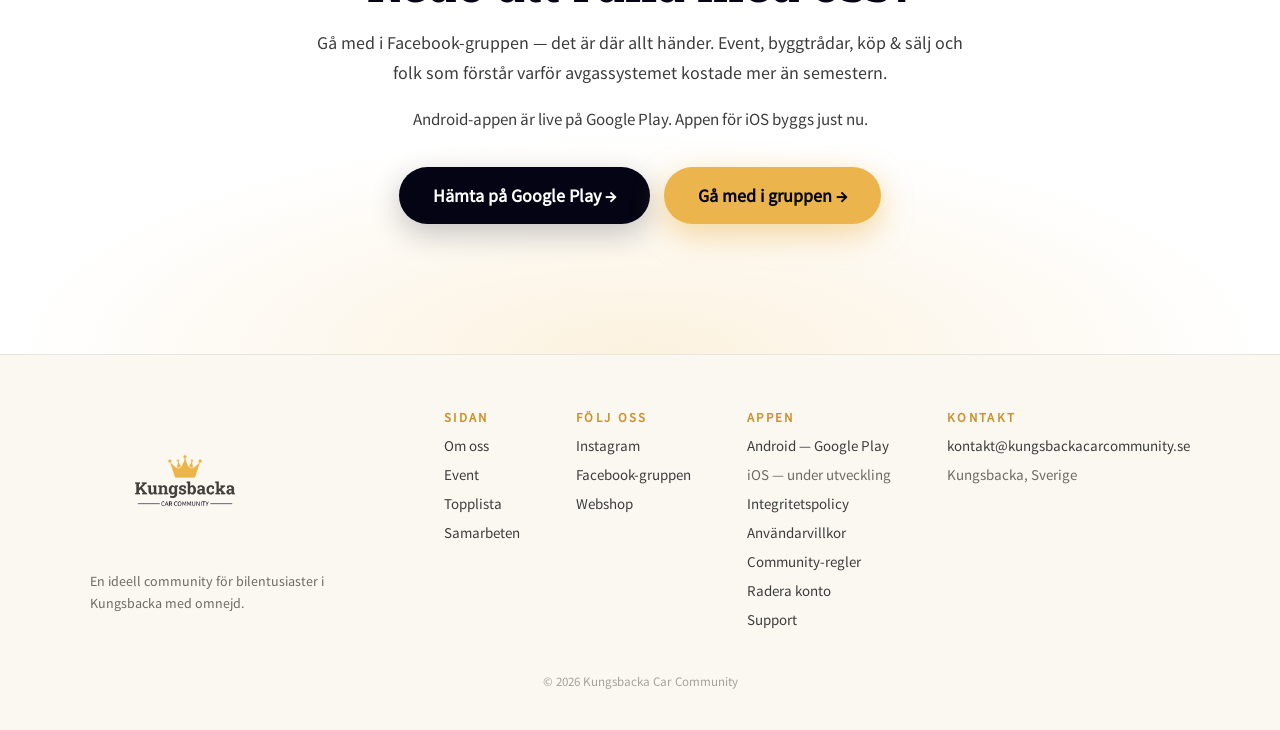
==== commit 0fdd1a3c: "Show app event end times and expire cards at event end" ====
--- a/index.html
+++ b/index.html
@@ -401,41 +401,83 @@
     return null;
   }
 
+  var stockholmFormat = new Intl.DateTimeFormat("sv-SE", {
+    timeZone: "Europe/Stockholm", year: "numeric", month: "2-digit", day: "2-digit",
+    weekday: "long", hour: "2-digit", minute: "2-digit", hourCycle: "h23"
+  });
+
+  function stockholmParts(dt) {
+    var p = {};
+    stockholmFormat.formatToParts(dt).forEach(function (part) { p[part.type] = part.value; });
+    p.date = p.year + "-" + p.month + "-" + p.day;
+    p.time = p.hour + ":" + p.minute;
+    p.weekday = p.weekday.charAt(0).toUpperCase() + p.weekday.slice(1);
+    p.label = p.weekday + " " + Number(p.day) + " " + MONTHS[Number(p.month) - 1] + " " + p.year;
+    return p;
+  }
+
+  // Optional feed timestamps must be UTC ISO instants, never browser-local dates.
+  // Round-trip validation also rejects normalized dates such as February 30.
+  function isoInstant(value) {
+    if (typeof value !== "string" || !/^\d{4}-\d{2}-\d{2}T\d{2}:\d{2}:\d{2}(?:\.\d{3})?Z$/.test(value)) return null;
+    var dt = new Date(value);
+    if (isNaN(dt.getTime())) return null;
+    return dt.toISOString() === (value.length === 20 ? value.replace("Z", ".000Z") : value) ? dt : null;
+  }
+
+  function eventTiming(e) {
+    var isoStart = isoInstant(e.startsAt);
+    var start = isoStart || new Date(e.date + "T" + (e.time || "12:00"));
+    var end = isoInstant(e.endsAt);
+    if (end && end <= start) end = null;
+    return { start: start, end: end, isoStart: isoStart,
+      expires: end ? end.getTime() : start.getTime() + 6 * 36e5 };
+  }
+
   // ── compute events + countdown target from state (app-published events only) ──
   function computeEvents() {
     var events = [];
     var targetTime = null;
-    var raw = state.appEvents;
-
-    if (raw && raw.length) {
-      var parsed = raw
-        .map(function (e) {
-          var o = {};
-          for (var k in e) o[k] = e[k];
-          o.dt = new Date(e.date + "T" + (e.time || "12:00"));
-          return o;
-        })
-        .filter(function (e) { return !isNaN(e.dt.getTime()) && e.dt.getTime() > Date.now() - 6 * 36e5; })
-        .sort(function (a, b) { return a.dt - b.dt; })
-        .slice(0, 6);
-
-      if (parsed.length) {
-        events = parsed.map(function (e) {
-          return {
-            day: String(e.dt.getDate()),
-            month: MONTHS[e.dt.getMonth()],
-            title: e.title || "Event",
-            desc: e.desc || "",
-            meta: WEEKDAYS[e.dt.getDay()] + (e.time ? " " + e.time : "") + (e.place ? " · " + e.place : ""),
-            // events link to their public event page when the backend provides a valid http(s) url
-            url: safeUrl(e.url)
-          };
-        });
-        targetTime = parsed[0].dt.getTime();
+    var nextChange = null;
+    var parsed = (state.appEvents || [])
+      .map(function (e) { return { e: e, timing: eventTiming(e) }; })
+      .filter(function (x) { return x.timing.expires > state.now; })
+      .sort(function (a, b) { return a.timing.start - b.timing.start; });
+
+    // Search the full feed: six ongoing cards must not hide the next future start.
+    parsed.forEach(function (x) {
+      var start = x.timing.start.getTime();
+      if (start > state.now && targetTime === null) targetTime = start;
+      var change = start > state.now ? start : x.timing.expires;
+      if (nextChange === null || change < nextChange) nextChange = change;
+    });
+    parsed = parsed.slice(0, 6);
+
+    events = parsed.map(function (x) {
+      var e = x.e;
+      var dt = x.timing.start;
+      var start = x.timing.isoStart ? stockholmParts(dt) : null;
+      var end = x.timing.end ? stockholmParts(x.timing.end) : null;
+      var meta = start ? start.weekday + " " + start.time
+        : WEEKDAYS[dt.getDay()] + (e.time ? " " + e.time : "");
+      if (end) {
+        // Include both dates (and years) whenever the interval crosses midnight.
+        start = start || stockholmParts(dt);
+        meta = start.date === end.date ? start.weekday + " " + start.time + "–" + end.time
+          : start.label + " " + start.time + "–" + end.label + " " + end.time;
       }
-    }
-
-    return { events: events, targetTime: targetTime };
+      return {
+        day: start ? String(Number(start.day)) : String(dt.getDate()),
+        month: MONTHS[start ? Number(start.month) - 1 : dt.getMonth()],
+        title: e.title || "Event",
+        desc: e.desc || "",
+        meta: meta + (e.place ? " · " + e.place : ""),
+        // events link to their public event page when the backend provides a valid http(s) url
+        url: safeUrl(e.url)
+      };
+    });
+
+    return { events: events, targetTime: targetTime, nextChange: nextChange, parsed: parsed };
   }
 
   function renderEvents(events) {
@@ -482,67 +524,73 @@
   }
 
   function render() {
+    state.now = Date.now();
     var r = computeEvents();
     // only rebuild the event cards when they actually change — the 30s tick
     // below just needs to refresh the countdown, not churn the DOM.
     var sig = JSON.stringify(r.events);
     if (sig !== state.eventsSig) { renderEvents(r.events); state.eventsSig = sig; }
+    injectEventLd(r.parsed);
     renderCountdown(r.targetTime);
+    // Expire exactly at the end, including seconds/milliseconds between 30s ticks.
+    clearTimeout(state.boundaryTimer);
+    if (r.nextChange !== null) {
+      state.boundaryTimer = setTimeout(render, Math.min(r.nextChange - state.now, 2147483647));
+    }
   }
 
   render();
 
   // keep the countdown fresh (same 30s cadence as the design)
-  setInterval(function () { state.now = Date.now(); render(); }, 30000);
+  setInterval(render, 30000);
+  document.addEventListener("visibilitychange", render);
 
   // ── inject Event structured data (JSON-LD) for upcoming events ──
-  function injectEventLd(rawEvents) {
-    // mirror the visible grid exactly: upcoming (with a 6h grace window), sorted by date, max 6
-    var items = rawEvents
-      .map(function (e) {
-        var dt = new Date(e.date + "T" + (e.time || "12:00"));
-        if (isNaN(dt.getTime()) || dt.getTime() <= Date.now() - 6 * 36e5) return null;
-        return { e: e, dt: dt };
-      })
-      .filter(Boolean)
-      .sort(function (a, b) { return a.dt - b.dt; })
-      .slice(0, 6)
-      .map(function (x) {
-        var e = x.e;
-        return {
-          "@type": "Event",
-          "name": e.title || "Event",
-          "startDate": e.date + (e.time ? "T" + e.time : ""),
-          "eventAttendanceMode": "https://schema.org/OfflineEventAttendanceMode",
-          "eventStatus": "https://schema.org/EventScheduled",
-          "location": { "@type": "Place", "name": e.place || "Kungsbacka", "address": "Kungsbacka, Sverige" },
-          "description": e.desc || "",
-          "url": safeUrl(e.url) || "https://kungsbackacarcommunity.se/#event",
-          "organizer": { "@id": "https://kungsbackacarcommunity.se/#org" }
-        };
-      });
-    if (!items.length) return;
+  function injectEventLd(parsed) {
+    // Use the same selected entries as the cards, including ongoing events.
+    var items = parsed.map(function (x) {
+      var e = x.e;
+      var item = {
+        "@type": "Event",
+        "name": e.title || "Event",
+        "startDate": x.timing.isoStart ? x.timing.isoStart.toISOString() : e.date + (e.time ? "T" + e.time : ""),
+        "eventAttendanceMode": "https://schema.org/OfflineEventAttendanceMode",
+        "eventStatus": "https://schema.org/EventScheduled",
+        "location": { "@type": "Place", "name": e.place || "Kungsbacka", "address": "Kungsbacka, Sverige" },
+        "description": e.desc || "",
+        "url": safeUrl(e.url) || "https://kungsbackacarcommunity.se/#event",
+        "organizer": { "@id": "https://kungsbackacarcommunity.se/#org" }
+      };
+      if (x.timing.end) item.endDate = x.timing.end.toISOString();
+      return item;
+    });
     var el = document.getElementById("kcc-event-ld");
+    if (!items.length) {
+      if (el) el.remove();
+      return;
+    }
     if (!el) {
       el = document.createElement("script");
       el.type = "application/ld+json";
       el.id = "kcc-event-ld";
       document.head.appendChild(el);
     }
-    el.textContent = JSON.stringify({ "@context": "https://schema.org", "@graph": items });
-  }
-
-  // ── events from data/app-events.json (written by the app's backend), upcoming — with a
-  //    6h grace window — sorted. Fetched tolerantly: a missing/broken file must never break
+    var json = JSON.stringify({ "@context": "https://schema.org", "@graph": items });
+    if (el.textContent !== json) el.textContent = json;
+  }
+
+  // ── events from data/app-events.json (written by the app's backend), until their end
+  //    (legacy: start + 6h). Fetched tolerantly: a missing/broken file must never break
   //    the section — it just shows the empty state. ──
 
   // single choke point for untrusted entries: computeEvents() and injectEventLd() both
-  // assume plain objects with a parseable date — anything else is dropped here
+  // assume app entries with a parseable start — invalid optional ISO fields fall back
   function isSaneEvent(e) {
     if (!e || typeof e !== "object" || Array.isArray(e)) return false;
+    if (e.source != null && e.source !== "app") return false;
     if (typeof e.date !== "string") return false;
     if (e.time != null && typeof e.time !== "string") return false;
-    return !isNaN(new Date(e.date + "T" + (e.time || "12:00")).getTime());
+    return !isNaN(eventTiming(e).start.getTime());
   }
 
   fetch("data/app-events.json", { cache: "no-store" })
@@ -553,7 +601,6 @@
       if (list.length) {
         state.appEvents = list;
         render();
-        injectEventLd(list);
       }
     });
 
